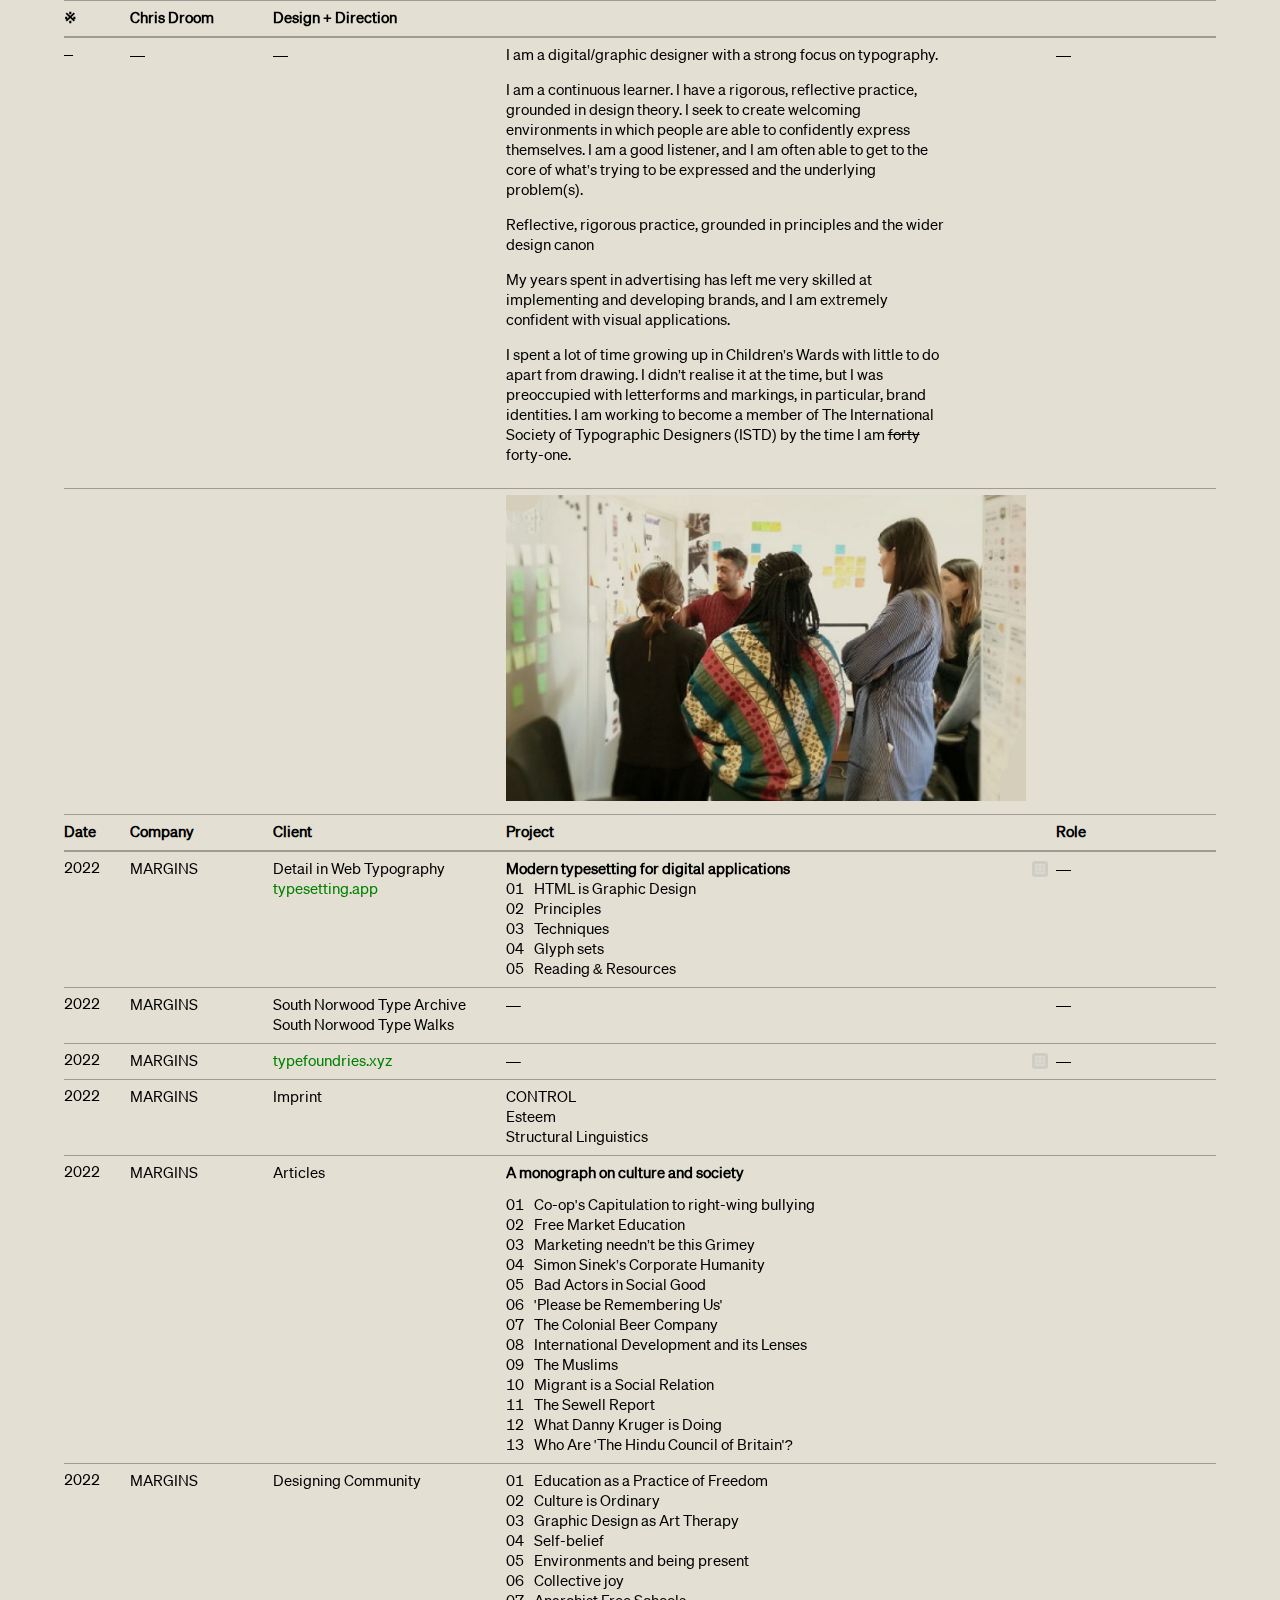
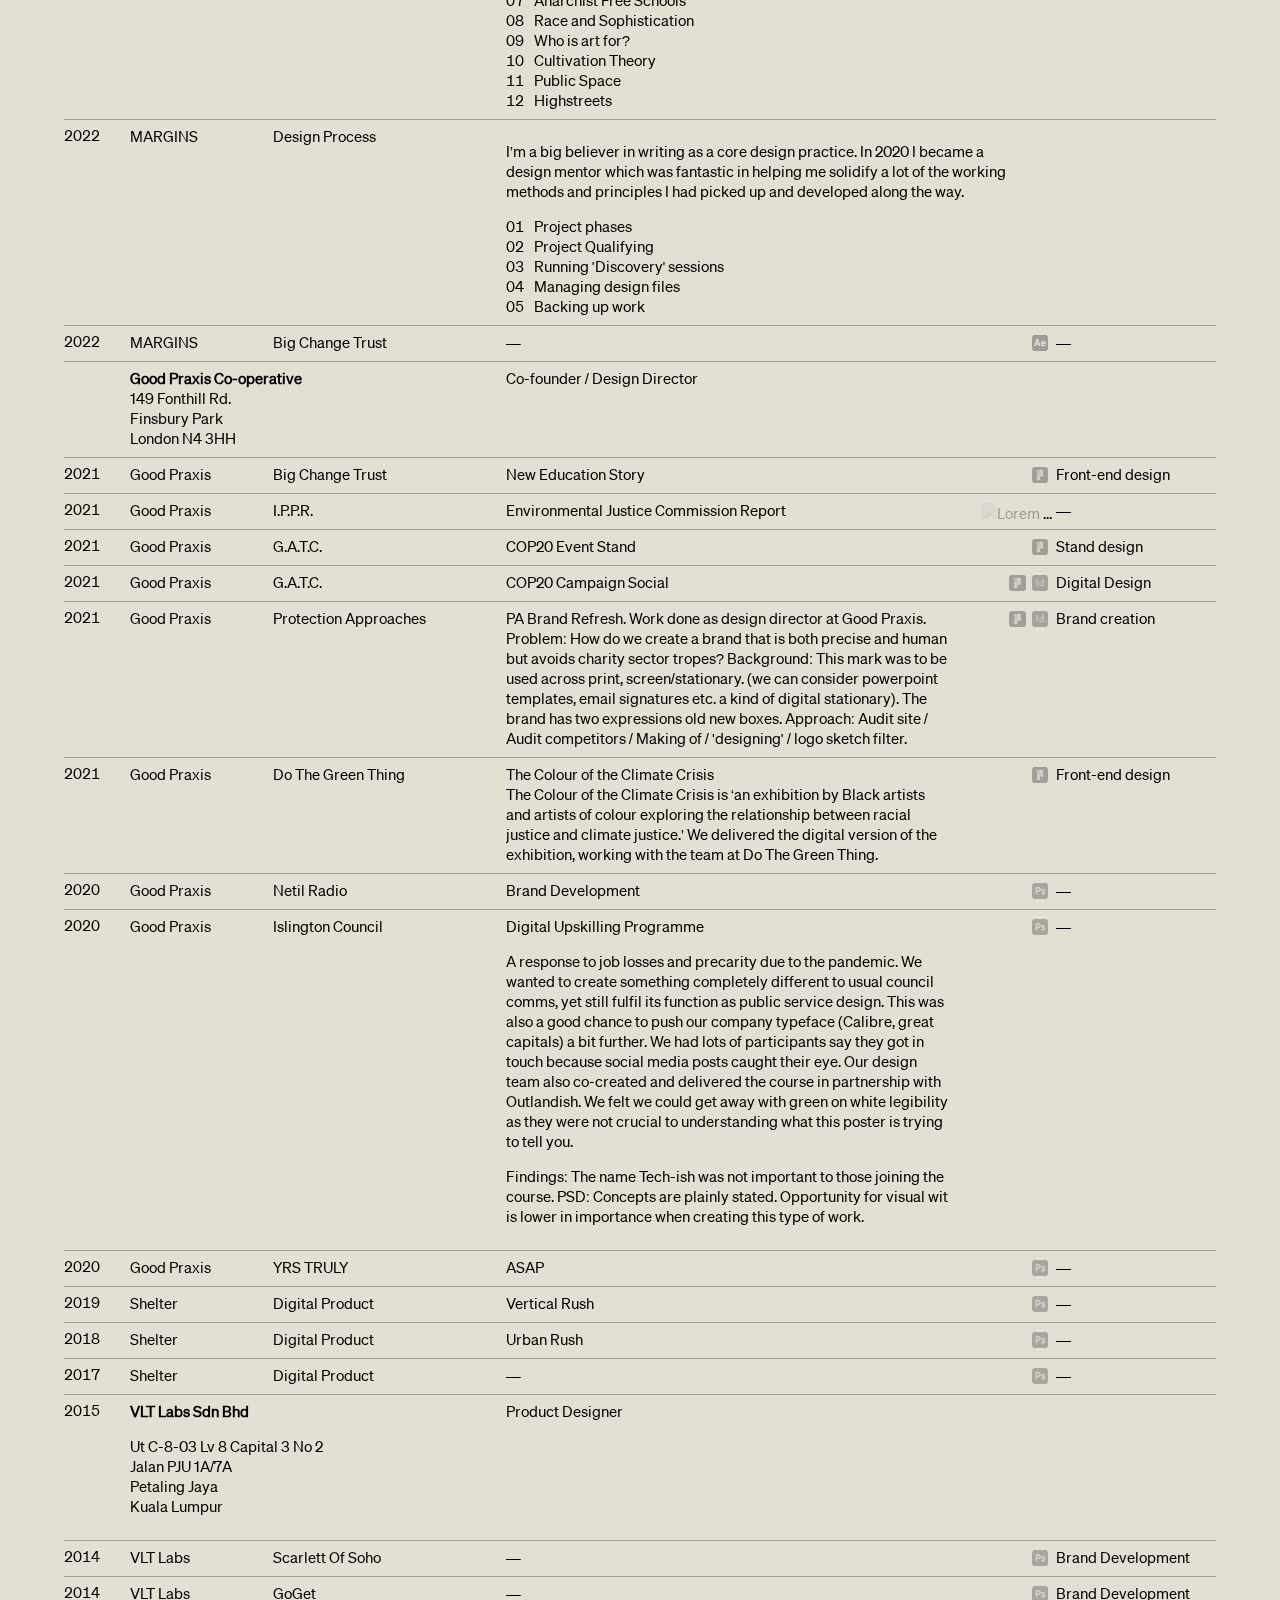
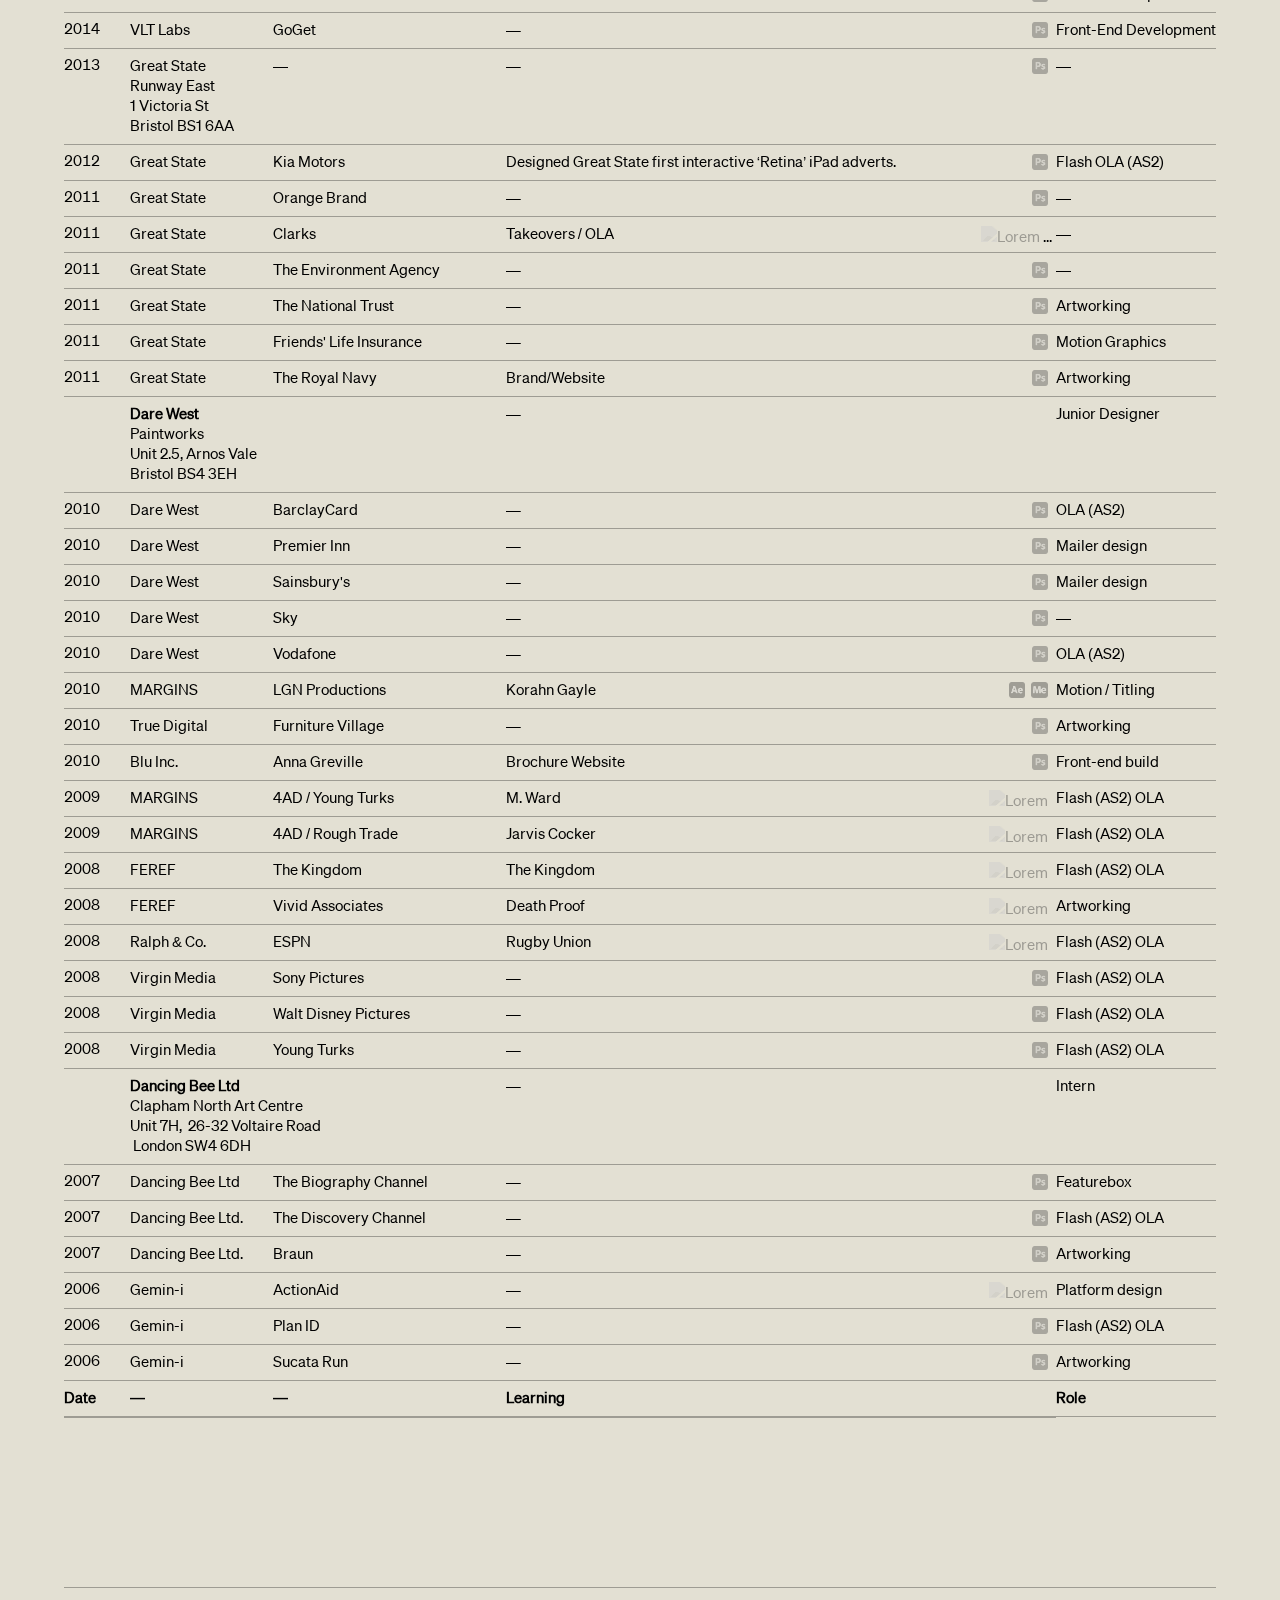
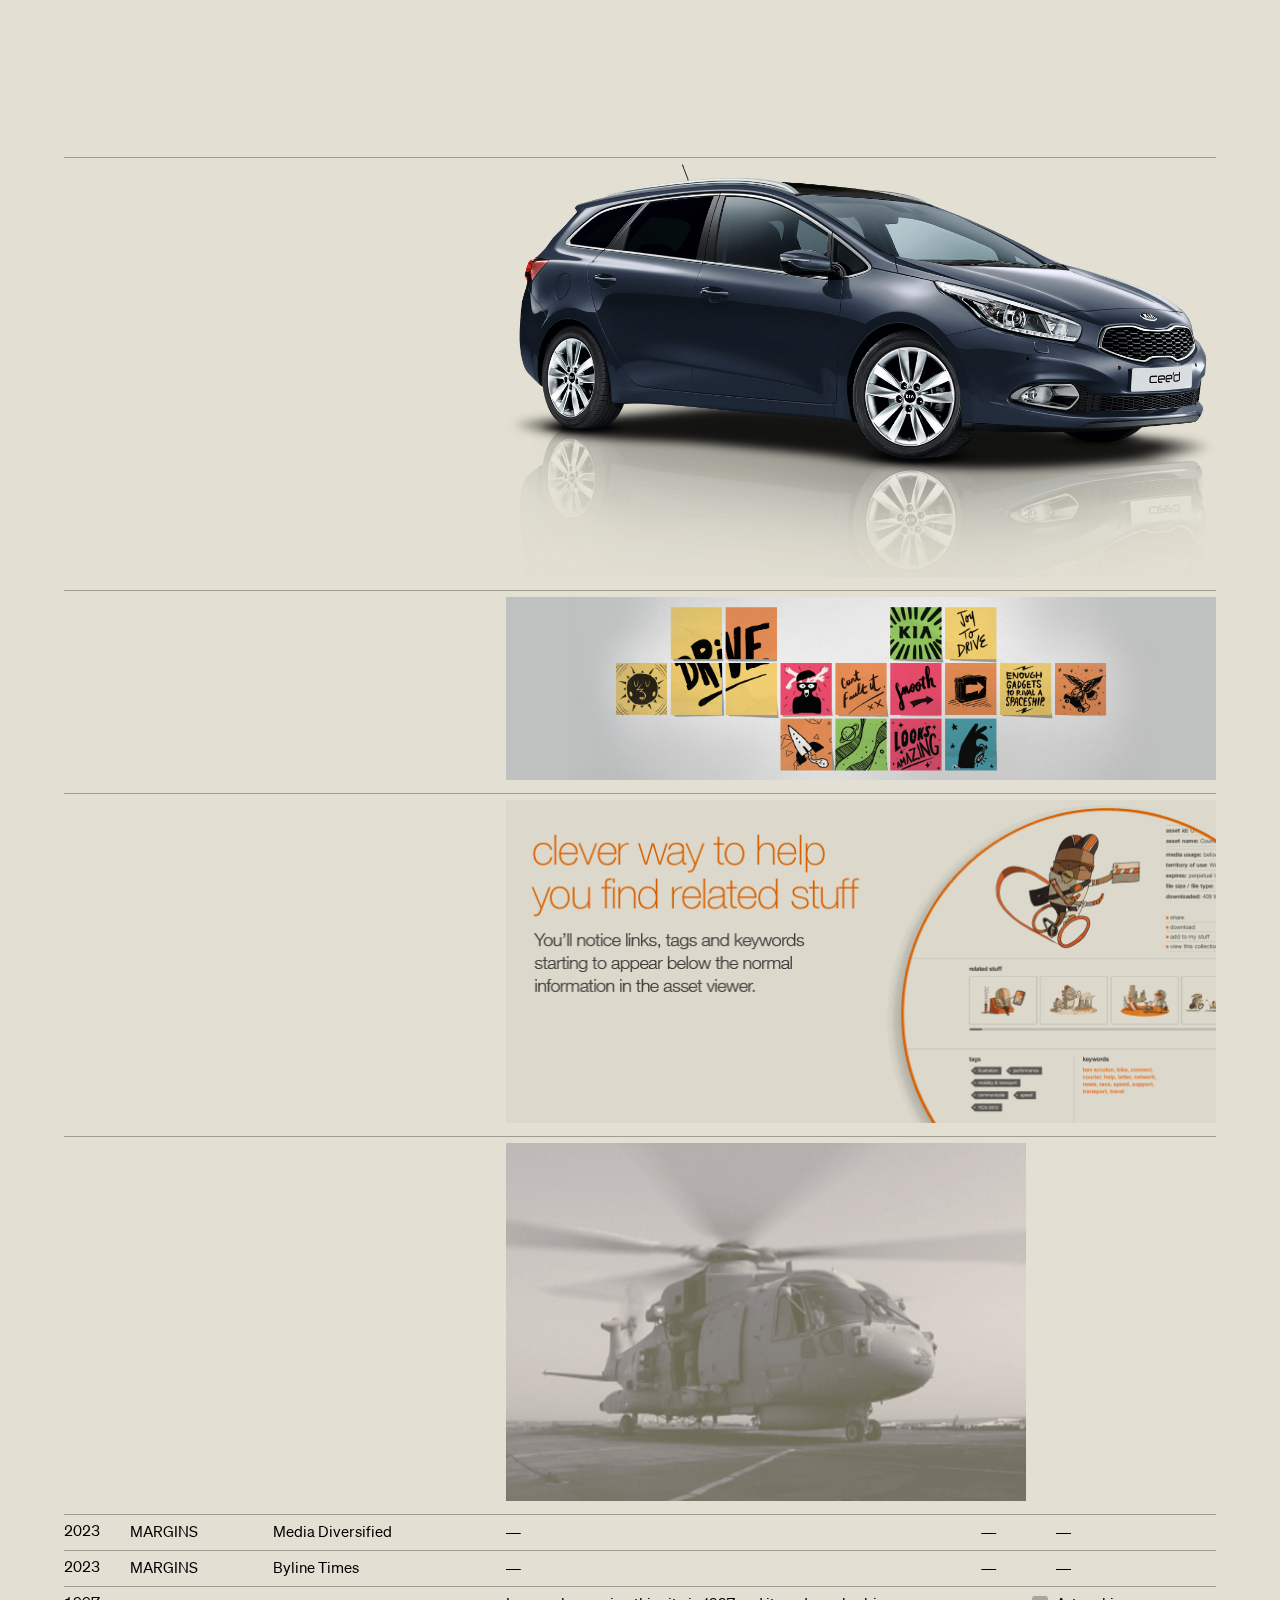
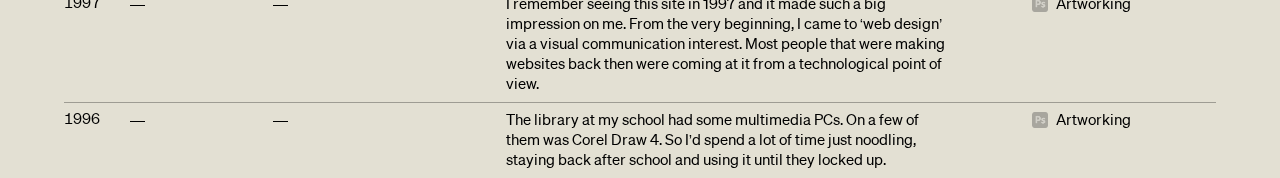
==== index.html @ b60d033d "updates images" ====
<!doctype html>
<html lang="en">
   <head>
      <link rel="preconnect" href="https://fonts.googleapis.com">
      <link rel="preconnect" href="https://fonts.gstatic.com" crossorigin>
      <link href="https://fonts.googleapis.com/css2?family=Roboto+Mono:wght@200;300&display=swap" rel="stylesheet">
      <link rel="stylesheet" href="css/portfolio.css">

      <title>PORTFOLIO 2023</title>

      <meta charset="UTF-8">
      <meta http-equiv="X-UA-Compatible" content="IE=edge">
      <meta name="viewport" content="width=device-width, initial-scale=1.0">
   </head>
   <body>
      <div class="wrap">
         <table>
            <thead>
               <tr>
                  <th>※</th>
                  <th class="">Chris Droom</th>
                  <th class=" nowrap">Design &plus; Direction</th>
                  <th></th>
                  <th></th>
                  <th></th>
               </tr>
            </thead>

            <tbody>
               <tr>
                  <td>—</td>
                  <td>—</td>
                  <td>—</td>
                  <td>I am a digital/graphic designer with a strong focus on typography.
                     <p>I am a continuous learner. I have a rigorous, reflective practice, grounded in design theory. I seek to create welcoming environments in which people are able to confidently express themselves. I am a good listener, and I am often able to get to the core of what’s trying to be expressed and the underlying problem(s).</p> 
                     <p>Reflective, rigorous practice, grounded in principles and the wider design canon</p>
                     <p>My years spent in advertising has left me very skilled at implementing and developing brands, and I am extremely confident with visual applications.</p>
                     <p>I spent a lot of time growing up in Children’s Wards with little to do apart from drawing. I didn’t realise it at the time, but I was preoccupied with letterforms and markings, in particular, brand identities. I am working to become a member of The International Society of Typographic Designers (ISTD) by the time I am <span class="strike">forty</span> forty-one.</p>
                  </td>
                  <td class="icon"></td>
                  <td>—</td>
               </tr>
            </tbody>



            <tbody>
               <tr>
                  <td></td>
                  <td></td>
                  <td></td>
                  <td colspan="2">
                     <img src="img/me.png" class="max multiply">
                  </td>
                  <td></td>
               </tr>
            </tbody>


                      


            <thead>
               <tr>
                  <th class="sticky">Date</th>
                  <th class="sticky">Company</th>
                  <th class="sticky">Client</th>
                  <th class="sticky">Project</th>
                  <th class="sticky"></th>
                  <th class="sticky">Role</th>
               </tr>
            </thead>
            <tbody>

               <tr>
                  <td>2022</td>
                  <td>MARGINS</td>
                  <td>Detail in Web Typography<br/><a href="http://www.typesetting.app">typesetting.app</a>
                  </td>

                  <td><strong>Modern typesetting for digital applications</strong>
                     <ol>
                        <li>HTML is Graphic Design</li>
                        <li>Principles</li>
                        <li>Techniques</li>
                        <li>Glyph sets</li>
                        <li>Reading & Resources</li>
                     </ol>
                  </td>


                  <td class="icon"><img src="icons/sheets.png" alt="Lorem"></td>
                  <td>—</td>
               </tr>


               <tr>
                  <td>2022</td>
                  <td>MARGINS</td>
                  <td>South Norwood Type Archive<br/>South Norwood Type Walks</td>
                  <td>—</td>
                  <td class="icon"></td>
                  <td>—</td>
               </tr>



               <tr>
                  <td>2022</td>
                  <td>MARGINS</td>
                  <td><a href="http://www.typefoundries.xyz">typefoundries.xyz</a></td>
                  <td>—</td>
                  <td class="icon"><img src="icons/sheets.png" alt="Lorem"></td>
                  <td>—</td>
               </tr>


               <tr>
                  <td>2022</td>
                  <td>MARGINS</td>
                  <td>Imprint</td>
                  <td>
                     <ul>
                        <li>CONTROL</li>
                        <li>Esteem</li>
                        <li>Structural Linguistics</li>
                     </ul>
                  </td>
                  <td></td>
                  <td></td>
               </tr>



               <tr>
                  <td>2022</td>
                  <td>MARGINS</td>
                  <td>Articles</td>
                  <td>
                  <span class="title"><strong>A monograph on culture and society</strong></span>
                  <ol>
                     <li>Co-op's Capitulation to right-wing bullying</li>
                     <li>Free Market Education</li>
                     <li>Marketing needn’t be this Grimey</li>
                     <li>Simon Sinek’s Corporate Humanity</li>
                     <li>Bad Actors in Social Good</li>
                     <li>'Please be Remembering Us'</li>
                     <li>The Colonial Beer Company</li>
                     <li>International Development and its Lenses</li>
                     <li>The Muslims</li>
                     <li>Migrant is a Social Relation</li>
                     <li>The Sewell Report</li>
                     <li>What Danny Kruger is Doing</li>
                     <li>Who Are 'The Hindu Council of Britain'?</li>

                     <!-- <li>'Diversity Hires'</li> -->
                     <!-- <li>'The Great Replacement'</li> -->
                     <!-- <li>Andrew Doyle’s Safe Space</li> -->
                     <!-- <li>Free Speech Comedy</li> -->
                     <!-- <li>Flora Gill and the British Media Establishment</li> -->
                     <!-- <li>Grayson Perry & Digital Craft</li> -->
                     <!-- <li>Jonathan Pie's Gender Pay Gap</li> -->
                     <!-- <li>Penny Mordent's Upper Middle-Class Hair</li> -->
                     <!-- <li>The Battle Over Statues</li> -->
                     <!-- <li>The Fatherless Pipeline</li> -->
                     <!-- <li>Hustle Culture</li> -->
                     <!-- <li>What happened to Russell Brand</li> -->
                     <!-- <li>What kind of society does the IEA want?</li> -->
                  </ol>
                  </td>
                  <td></td>
                  <td></td>

               </tr>



               <tr>
                  <td>2022</td>
                  <td>MARGINS</td>
                  <td>Designing Community</td>
                  <td>
                     <ol>
                        <li>Education as a Practice of Freedom</li>
                        <li>Culture is Ordinary</li>
                        <li>Graphic Design as Art Therapy</li>
                        <li>Self-belief</li>
                        <li>Environments and being present</li>
                        <li>Collective joy</li>
                        <li>Anarchist Free Schools</li>
                        <li>Race and Sophistication</li>
                        <li>Who is art for?</li>
                        <li>Cultivation Theory</li>
                        <li>Public Space</li>
                        <li>Highstreets</li>
                     </ol>
                  </td>
                  <td></td>
                  <td></td>
               </tr>


               <tr>
                  <td>2022</td>
                  <td>MARGINS</td>
                  <td>Design Process</td>
                  <td colspan="3">

                     <p>I’m a big believer in writing as a core design practice. In 2020 I became a design mentor which was fantastic in helping me solidify a lot of the working methods and principles I had picked up and developed along the way.</p>


                     <ol>
                        <li>Project phases</li>
                        <li>Project Qualifying</li>
                        <li>Running 'Discovery' sessions</li>
                        <li>Managing design files</li>
                        <li>Backing up work</li>
                        <!-- <li>Brand Presentations</li> -->
                     </ol>
                  </td>
               </tr>

               <tr>
                  <td>2022</td>
                  <td>MARGINS</td>
                  <td>Big Change Trust</td>
                  <td>—</td>
                  <td class="icon"><img src="icons/aftereffects.png" alt="Lorem"></td>
                  <td>—</td>
               </tr>



               <tr>
                  <td></td>
                  <td colspan="2"><strong>Good Praxis Co-operative</strong><br/>149 Fonthill Rd.<br/>Finsbury Park<br>London N4 3HH</td>
                  <!-- <td></td> -->
                  <td>Co-founder / Design Director</td>
                  <td></td>
                  <td></td>
               </tr>


               <tr>
                  <td>2021</td>
                  <td>Good Praxis</td>
                  <td>Big Change Trust</td>
                  <td>New Education Story</td>
                  <td class="icon"><img src="icons/figma.png" alt="Lorem"></td>
                  <td>Front-end design</td>
               </tr>



               <tr>
                  <td>2021</td>
                  <td>Good Praxis</td>
                  <!-- <td>Institute for Public Policy Research</td> -->
                  <td>I.P.P.R.</td>
                  <td>Environmental Justice Commission Report</td>
                  <td class="icon">
                     <img src="icons/xd.png" alt="Lorem">
                     <img src="icons/figma.png" alt="Lorem">

                  </td>
                  <td>—</td>
               </tr>
               <tr>
                  <td>2021</td>
                  <td>Good Praxis</td>
                  <td>G.A.T.C.</td>
                  <!-- <td>Global Alliance of Territorial Communities</td> -->
                  <td>COP20 Event Stand</td>
                  <td class="icon"><img src="icons/figma.png" alt="Lorem"></td>
                  <td>Stand design</td>
               </tr>
               <tr>
                  <td>2021</td>
                  <td>Good Praxis</td>
                  <td>G.A.T.C.</td>
                  <!-- <td>Global Alliance of Territorial Communities</td> -->
                  <td>COP20 Campaign Social</td>
                  <td class="icon">
                     <img src="icons/figma.png" alt="Lorem">
                     <img src="icons/indesign.png" alt="Lorem">
                  </td>
                  <td>Digital Design</td>
               </tr>
               <tr>
                  <td>2021</td>
                  <td>Good Praxis</td>
                  <td>Protection Approaches</td>
                  <td>PA Brand Refresh. Work done as design director at Good Praxis. Problem: How do we create a brand that is both precise and human but avoids charity sector tropes? Background: This mark was to be used across print, screen/stationary. (we can consider powerpoint templates, email signatures etc. a kind of digital stationary). The brand has two expressions old new boxes. Approach: Audit site / Audit competitors / Making of / 'designing' / logo sketch filter.</td>
                  <td class="icon">
                     <img src="icons/figma.png" alt="Lorem">
                     <img src="icons/indesign.png" alt="Lorem">
                  </td>
                  <td>Brand creation</td>
               </tr>
               <tr>
                  <td>2021</td>
                  <td>Good Praxis</td>
                  <td>Do The Green Thing</td>
                  <td>The Colour of the Climate Crisis<br/>
                  The Colour of the Climate Crisis is ‘an exhibition by Black artists and artists of colour exploring the relationship between racial justice and climate justice.’ We delivered the digital version of the exhibition, working with the team at Do The Green Thing.</td>
                  <td class="icon">
                     <img src="icons/figma.png" alt="Lorem">
                  </td>
                  <td>Front-end design</td>
               </tr>
               <tr>
                  <td>2020</td>
                  <td>Good Praxis</td>
                  <td>Netil Radio</td>
                  <td>Brand Development</td>
                  <td class="icon"><img src="icons/photoshop.png" alt="Lorem"></td>
                  <td>—</td>
               </tr>
               <tr>
                  <td>2020</td>
                  <td>Good Praxis</td>
                  <td>Islington Council</td>
                  <td>Digital Upskilling Programme

                     <p>A response to job losses and precarity due to the pandemic. We wanted to create something completely different to usual council comms, yet still fulfil its function as public service design. This was also a good chance to push our company typeface (Calibre, great capitals) a bit further. We had lots of participants say they got in touch because social media posts caught their eye. Our design team also co-created and delivered the course in partnership with Outlandish. We felt we could get away with green on white legibility as they were not crucial to understanding what this poster is trying to tell you.</p>

                     <p>Findings: The name Tech-ish was not important to those joining the course. PSD: Concepts are plainly stated. Opportunity for visual wit is lower in importance when creating this type of work.</p>

                  </td>
                  <td class="icon"><img src="icons/photoshop.png" alt="Lorem"></td>
                  <td>—</td>
               </tr>
               <tr>
                  <td>2020</td>
                  <td>Good Praxis</td>
                  <td>YRS TRULY</td>
                  <td>ASAP</td>
                  <td class="icon"><img src="icons/photoshop.png" alt="Lorem"></td>
                  <td>—</td>
               </tr>
               <tr>
                  <td>2019</td>
                  <td>Shelter</td>
                  <td>Digital Product</td>
                  <td>Vertical Rush</td>
                  <td class="icon"><img src="icons/photoshop.png" alt="Lorem"></td>
                  <td>—</td>
               </tr>
               <tr>
                  <td>2018</td>
                  <td>Shelter</td>
                  <td>Digital Product</td>
                  <td>Urban Rush</td>
                  <td class="icon"><img src="icons/photoshop.png" alt="Lorem"></td>
                  <td>—</td>
               </tr>
               <tr>
                  <td>2017</td>
                  <td>Shelter</td>
                  <td>Digital Product</td>
                  <td>—</td>
                  <td class="icon"><img src="icons/photoshop.png" alt="Lorem"></td>
                  <td>—</td>
               </tr>
               <tr>
                  <td>2015</td>
                  <td colspan="2"><strong>VLT Labs Sdn Bhd</strong>
                     <p>
                        Ut C-8-03 
                        Lv 8 Capital 3 No 2<br/>
                        Jalan PJU 1A/7A<br/>
                        Petaling Jaya<br/>
                        Kuala Lumpur<br/>
                     </p>
                  </td>
                  <td>Product Designer</td>
                  <td></td>
                  <td></td>
               </tr>
               <tr>
                  <td>2014</td>
                  <td>VLT Labs</td>
                  <td>Scarlett Of Soho</td>
                  <td>—</td>
                  <td class="icon"><img src="icons/photoshop.png" alt="Lorem"></td>
                  <td>Brand Development</td>
               </tr>
               <tr>
                  <td>2014</td>
                  <td>VLT Labs</td>
                  <td>GoGet</td>
                  <td>—</td>
                  <td class="icon"><img src="icons/photoshop.png" alt="Lorem"></td>
                  <td>Brand Development</td>
               </tr>
               <tr>
                  <td>2014</td>
                  <td>VLT Labs</td>
                  <td>GoGet</td>
                  <td>—</td>
                  <td class="icon"><img src="icons/photoshop.png" alt="Lorem"></td>
                  <td>Front-End Development</td>
               </tr>


               <tr>
                  <td>2013</td>
                  <td>Great State<br/>Runway East<br/>1 Victoria St<br/> Bristol BS1 6AA</td>
                  <td>—</td>
                  <td>—</td>
                  <td class="icon"><img src="icons/photoshop.png" alt="Lorem"></td>
                  <td>—</td>
               </tr>





                  <!-- <td>Bristol Airport&nbsp;</td> -->



               <tr>
                  <td>2012</td>
                  <td>Great State</td>
                  <td>Kia Motors&nbsp;</td>
                  <td>Designed Great State first interactive ‘Retina’ iPad adverts.</td>
                  <td class="icon"><img src="icons/photoshop.png" alt="Lorem"></td>
                  <td>Flash OLA (AS2)</td>
               </tr>
               <tr>
                  <td>2011</td>
                  <td>Great State</td>
                  <td>Orange Brand</td>
                  <td>—</td>
                  <td class="icon"><img src="icons/photoshop.png" alt="Lorem"></td>
                  <td>—</td>
               </tr>
               <tr>
                  <td>2011</td>
                  <td>Great State</td>
                  <td>Clarks</td>
                  <td>Takeovers / OLA&nbsp;</td>
                  <td class="icon">
                     <img src="icons/flash.png" alt="Lorem">
                     <img src="icons/photoshop.png" alt="Lorem">

                  </td>
                  <td>—</td>
               </tr>
               <tr>
                  <td>2011</td>
                  <td>Great State</td>
                  <td>The Environment Agency</td>
                  <td>—</td>
                  <td class="icon"><img src="icons/photoshop.png" alt="Lorem"></td>
                  <td>—</td>
               </tr>
               <tr>
                  <td>2011</td>
                  <td>Great State</td>
                  <td>The National Trust</td>
                  <td>—</td>
                  <td class="icon"><img src="icons/photoshop.png" alt="Lorem"></td>
                  <td>Artworking</td>
               </tr>
               <tr>
                  <td>2011</td>
                  <td>Great State</td>
                  <td>Friends' Life Insurance</td>
                  <td>—</td>
                  <td class="icon"><img src="icons/photoshop.png" alt="Lorem"></td>
                  <td>Motion Graphics</td>
               </tr>
               <tr>
                  <td>2011</td>
                  <td>Great State</td>
                  <td>The Royal Navy</td>
                  <td>Brand/Website</td>
                  <td class="icon"><img src="icons/photoshop.png" alt="Lorem"></td>
                  <td>Artworking</td>
               </tr>

               <!-- INTRO -->
               <tr>
                  <td></td>
                  <td colspan="2"><strong>Dare West</strong><br/>Paintworks<br/>Unit 2.5, Arnos Vale<br/>Bristol BS4 3EH</td>
                  <td>—</td>
                  <td class="icon"></td>
                  <td>Junior Designer</td>
               </tr>
               <!-- INTRO -->

               <tr>
                  <td>2010</td>
                  <td>Dare West</td>
                  <td>BarclayCard&nbsp;</td>
                  <td>—</td>
                  <td class="icon"><img src="icons/photoshop.png" alt="Lorem"></td>
                  <td>OLA (AS2)&nbsp;</td>
               </tr>
               <tr>
                  <td>2010</td>
                  <td>Dare West</td>
                  <td>Premier Inn&nbsp;</td>
                  <td>—</td>
                  <td class="icon"><img src="icons/photoshop.png" alt="Lorem"></td>
                  <td>Mailer design&nbsp; &nbsp;</td>
               </tr>
               <tr>
                  <td>2010</td>
                  <td>Dare West</td>
                  <td>Sainsbury's&nbsp;</td>
                  <td>—</td>
                  <td class="icon"><img src="icons/photoshop.png" alt="Lorem"></td>
                  <td>Mailer design &nbsp;</td>
               </tr>
               <tr>
                  <td>2010</td>
                  <td>Dare West</td>
                  <td>Sky&nbsp;</td>
                  <td>—</td>
                  <td class="icon"><img src="icons/photoshop.png" alt="Lorem"></td>
                  <td>—</td>
               </tr>
               <tr>
                  <td>2010</td>
                  <td>Dare West</td>
                  <td>Vodafone&nbsp;</td>
                  <td>—</td>
                  <td class="icon"><img src="icons/photoshop.png" alt="Lorem"></td>
                  <td>OLA (AS2)</td>
               </tr>
               <tr>
                  <td>2010</td>
                  <td>MARGINS</td>
                  <td>LGN Productions</td>
                  <td>Korahn Gayle</td>
                  <td class="icon">
                     <img src="icons/aftereffects.png" alt="Lorem">
                     <img src="icons/encoder.png" alt="Lorem">

                  </td>
                  <td>Motion / Titling</td>
               </tr>
               <tr>
                  <td>2010</td>
                  <td>True Digital</td>
                  <td>Furniture Village</td>
                  <td>—</td>
                  <td class="icon"><img src="icons/photoshop.png" alt="Lorem"></td>
                  <td>Artworking</td>
               </tr>
               <tr>
                  <td>2010</td>
                  <td>Blu Inc.</td>
                  <td>Anna Greville</td>
                  <td>Brochure Website</td>
                  <td class="icon"><img src="icons/photoshop.png" alt="Lorem"></td>
                  <td>Front-end build</td>
               </tr>
               <tr>
                  <td>2009</td>
                  <td>MARGINS</td>
                  <td>4AD / Young Turks</td>
                  <td>M. Ward</td>
                  <td class="icon"><img src="icons/flash.png" alt="Lorem"></td>
                  <td>Flash (AS2) OLA</td>
               </tr>

               <tr>
                  <td>2009</td>
                  <td>MARGINS</td>
                  <td>4AD / Rough Trade</td>
                  <td>Jarvis Cocker</td>
                  <td class="icon"><img src="icons/flash.png" alt="Lorem"></td>
                  <td>Flash (AS2) OLA</td>
               </tr>
               <tr>
                  <td>2008</td>
                  <td>FEREF</td>
                  <td>The Kingdom</td>
                  <td>The Kingdom&nbsp;</td>
                  <td class="icon"><img src="icons/flash.png" alt="Lorem"></td>
                  <td>Flash (AS2) OLA</td>
               </tr>
               <tr>
                  <td>2008</td>
                  <td>FEREF</td>
                  <td>Vivid Associates</td>
                  <td>Death Proof&nbsp;</td>
                  <td class="icon"><img src="icons/flash.png" alt="Lorem"></td>
                  <td>Artworking</td>
               </tr>
               <tr>
                  <td>2008</td>
                  <td>Ralph &amp; Co.</td>
                  <td>ESPN</td>
                  <td>Rugby Union</td>
                  <td class="icon"><img src="icons/flash.png" alt="Lorem"></td>
                  <td>Flash (AS2) OLA</td>
               </tr>
               <tr>
                  <td>2008</td>
                  <td>Virgin Media</td>
                  <td>Sony Pictures</td>
                  <td>—</td>
                  <td class="icon"><img src="icons/photoshop.png" alt="Lorem"></td>
                  <td>Flash (AS2) OLA</td>
               </tr>
               <tr>
                  <td>2008</td>
                  <td>Virgin Media</td>
                  <td>Walt Disney Pictures</td>
                  <td>—</td>
                  <td class="icon"><img src="icons/photoshop.png" alt="Lorem"></td>
                  <td>Flash (AS2) OLA</td>
               </tr>
               <tr>
                  <td>2008</td>
                  <td>Virgin Media</td>
                  <td>Young Turks</td>
                  <td>—</td>
                  <td class="icon"><img src="icons/photoshop.png" alt="Lorem"></td>
                  <td>Flash (AS2) OLA</td>
               </tr>


               <!-- INTRO -->
               <tr>
                  <td></td>
                  <td colspan="2"><strong>Dancing Bee Ltd</strong><br/>Clapham North Art Centre<br/>Unit 7H,  26-32 Voltaire Road<br/> London SW4 6DH</td>
                  <td>—</td>
                  <td class="icon"></td>
                  <td>Intern</td>
               </tr>
               <!-- INTRO -->


               <tr>
                  <td>2007</td>
                  <td>Dancing Bee Ltd</td>
                  <td>The Biography Channel</td>
                  <td>—</td>
                  <td class="icon"><img src="icons/photoshop.png" alt="Lorem"></td>
                  <td>Featurebox</td>
               </tr>


               <tr>
                  <td>2007</td>
                  <td>Dancing Bee Ltd.</td>
                  <td>The Discovery Channel</td>
                  <td>—</td>
                  <td class="icon"><img src="icons/photoshop.png" alt="Lorem"></td>
                  <td>Flash (AS2) OLA</td>
               </tr>
               <tr>
                  <td>2007</td>
                  <td>Dancing Bee Ltd.</td>
                  <td>Braun</td>
                  <td>—</td>
                  <td class="icon"><img src="icons/photoshop.png" alt="Lorem"></td>
                  <td>Artworking</td>
               </tr>
               <tr>
                  <td>2006</td>
                  <td>Gemin-i</td>
                  <td>ActionAid</td>
                  <td>—</td>
                  <td class="icon"><img src="icons/flash.png" alt="Lorem"></td>
                  <td>Platform design</td>
               </tr>
               <tr>
                  <td>2006</td>
                  <td>Gemin-i</td>
                  <td>Plan ID</td>
                  <td>—</td>
                  <td class="icon"><img src="icons/photoshop.png" alt="Lorem"></td>
                  <td>Flash (AS2) OLA</td>
               </tr>
               <tr>
                  <td>2006</td>
                  <td>Gemin-i</td>
                  <td>Sucata Run</td>
                  <td>—</td>
                  <td class="icon"><img src="icons/photoshop.png" alt="Lorem"></td>
                  <td>Artworking</td>
               </tr>
            </tbody>


            <thead>
               <tr>
                  <th>Date</th>
                  <th>—</th>
                  <th>—</th>
                  <th>Learning</th>
                  <th></th>
                  <th>Role</th>
               </tr>
            </thead>



               <tr>
                  <td></td>
                  <td></td>
                  <td colspan="1">
                      <video width="100%" autoplay loop class="multiply">
                        <source src="projects/margins-diwt.mp4" type="video/mp4">
                      </video>
                  </td>
                  <td></td>
                  <td></td>

               </tr>




               <tr>
                  <td></td>
                  <td></td>
                  <td></td>
                  <td colspan="3">
                      <video width="100%" autoplay loop class="multiply">
                        <source src="projects/gs-kia-email.mp4" type="video/mp4">
                      </video>
                  </td>
               </tr>


               <tr>
                  <td></td>
                  <td></td>
                  <td></td>
                  <td colspan="3">
                      <img src="projects/gs-kia-ceed.png" class="max">
                  </td>
               </tr>



               <tr>
                  <td></td>
                  <td></td>
                  <td></td>
                  <td colspan="3">
                      <img src="projects/gs-kia-mast-3.png" class="max">
                  </td>
               </tr>

  

               <tr>
                  <td></td>
                  <td></td>
                  <td></td>
                  <td colspan="3">
                     <img src="projects/gs-orange-ad.gif" class="max multiply">
                  </td>
               </tr>

               <tr>
                  <td></td>
                  <td></td>
                  <td></td>
                  <td colspan="2">
                     <img src="projects/gs-navy.gif" class="max multiply">
                  </td>
                  <td></td>
               </tr>

            </tbody>



            <tbody>

               <tr>
                  <td>2023</td>
                  <td>MARGINS</td>
                  <td>Media Diversified</td>
                  <td>—</td>
                  <td>—</td>
                  <td>—</td>
               </tr>

               <tr>
                  <td>2023</td>
                  <td>MARGINS</td>
                  <td>Byline Times</td>
                  <td>—</td>
                  <td>—</td>
                  <td>—</td>
               </tr>

               <tr>
                  <td>1997</td>
                  <td>—</td>
                  <td>—</td>
                  <td>I remember seeing this site in 1997 and it made such a big impression on me. From the very beginning, I came to ‘web design’ via a visual communication interest. Most people that were making websites back then were coming at it from a technological point of view.</td>
                  <td class="icon"><img src="icons/photoshop.png" alt="Lorem"></td>
                  <td>Artworking</td>
               </tr>


               <tr>
                  <td>1996</td>
                  <td>—</td>
                  <td>—</td>
                  <td>The library at my school had some multimedia PCs. On a few of them was Corel Draw 4. So I’d spend a lot of time just noodling, staying back after school and using it until they locked up.</td>
                  <td class="icon"><img src="icons/photoshop.png" alt="Lorem"></td>
                  <td>Artworking</td>
               </tr>
            </tbody>
         </table>


      </div>
   </body>
</html>
---- css/portfolio.css ----
@font-face {
     font-family: 'Sohne';
     src: url('../fonts/sohne/test-soehne-buch.woff2') format('woff2');
}
 @font-face {
     font-family: 'Sohne Mono';
     src: url('../fonts/sohne-mono/test-soehne-mono-leicht.woff2') format('woff2');
}

 @font-face {
     font-family: 'Sohne Mono Reg';
     src: url('../fonts/sohne-mono/test-soehne-mono-buch.woff2') format('woff2');
}


 html {
     box-sizing: border-box;
}
 *, *:before, *:after {
     box-sizing: inherit;
}
 body{
     background: #E3E0D3;
     color: #000;
     margin: 0;
     padding: 0;
     font-family: 'Sohne', sans-serif;
}

a{
    text-decoration: none;
    color: green;
}

a:hover{
    text-decoration: underline;
    color: green;
}
ul{
    margin: 0;
    padding: 0;
    overflow: visible;

}
ul li{
    /*border-left: 1px solid black*/
    /*content: "— ";*/
    /*margin-left: -10px;*/
    /*overflow: visible;*/
}

td{
    overflow: visible;
    /*background: yellow;*/
}

body{
}


ol{
    margin: 0;
    padding: 0;
counter-reset: item;


}
ol li{
    list-style: none;

}

.title{
    margin-bottom: 12px;
    display: block;
    /*background-color: yellow;*/
}

ol li:before {
  counter-increment: item;
  content: counter(item, decimal-leading-zero);
  padding: 0 10px 0 0;
    font-family: 'Sohne Mono Reg','Sohne Mono', monospace;

}

video{
    margin: 0;
    padding: 0;
}

::selection {
  background: rgba(200,0,0,0.1);
}

.multiply{
    mix-blend-mode: multiply;

}
.center img.max{
    display: block;
    margin-left: auto;
    margin-right: auto;
}

.mono{
    font-family: 'Sohne Mono Reg', monospace;
    text-transform: uppercase;
    font-weight: 400;
    }


.nowrap{
    white-space: nowrap;
    }

.wrap{
     width: 90vw;
     margin: auto;
}

img.max{
    max-width: 100%;
}

table{
     margin: 0 auto;
     width: 100%;
     padding: 0;
     border-width: 0;
     border-spacing: 0;
}

th, td{
     vertical-align: top;
     border-top: 1px solid rgba(0,0,0,0.3);
     padding: 6px 0 9px 0;
     font-size: 15px;
     text-align: left;
     overflow: hidden;
     text-overflow: ellipsis;
}
 th{
     background-color: #E3E0D3;
     border-bottom: 1px solid rgba(0,0,0,0.3);
}
 th.sticky{
     position: sticky;
     z-index: 999;
     top: 0;
    }

 td.icon{
     padding: 9px 5px 0 0;
     vertical-align: top;
     text-align: right;
     white-space: nowrap;
    }
 td.icon img{
     height: 16px;
     padding-right: 3px;
     display: inline-block;
     opacity: 0.4;
     filter: brightness(2) saturate(0%) contrast(0.6);
    }

table td:nth-child(1){
     font-family: 'Sohne Mono Reg', monospace;
    }

table td:nth-child(1), table td:nth-child(2), table td:nth-child(3), table td:nth-child(5), table td:nth-child(6) {
     white-space: nowrap;
    }
 table td:nth-child(1), table td:nth-child(2), table td:nth-child(3), table td:nth-child(4){
     padding-right: 30px;
     /*background-color: red;*/
}

 table td:nth-last-child(1){
     padding-right: 0;
     /*background-color: red;*/
}

 table th:nth-child(1), table th:nth-child(2), table th:nth-child(3), table th:nth-child(4){
     padding-right: 30px;
}
/* tbody tr:hover {
     background-color: rgba(255,255,255,0.4);
}*/
 tbody tr:hover td.icon img{
     opacity: 0.9;
     filter: brightness(1) saturate(100%) contrast(1);
}
 h1, p{
     max-width: 500px;
     font-size: 15px;
}
 h1{
     margin: 20px 0 70px 0;
}
 @media (max-width: 600px){
     thead{
         display: none;
    }
     tr{
         padding: 0 0 20px 0;
         display: block;
    }
     td.icon{
         display: none;
    }
     td{
         width: 100vw;
         display: inline-block;
         display: block;
         padding: 0;
    }
     table td:nth-child(1), table td:nth-child(2), table td:nth-child(3), table td:nth-child(4){
         padding-right: 0;
    }
     table th:nth-child(1), table th:nth-child(2), table th:nth-child(3), table th:nth-child(4){
         padding-right: 0;
    }
}
 .strike{
     text-decoration: line-through;
}
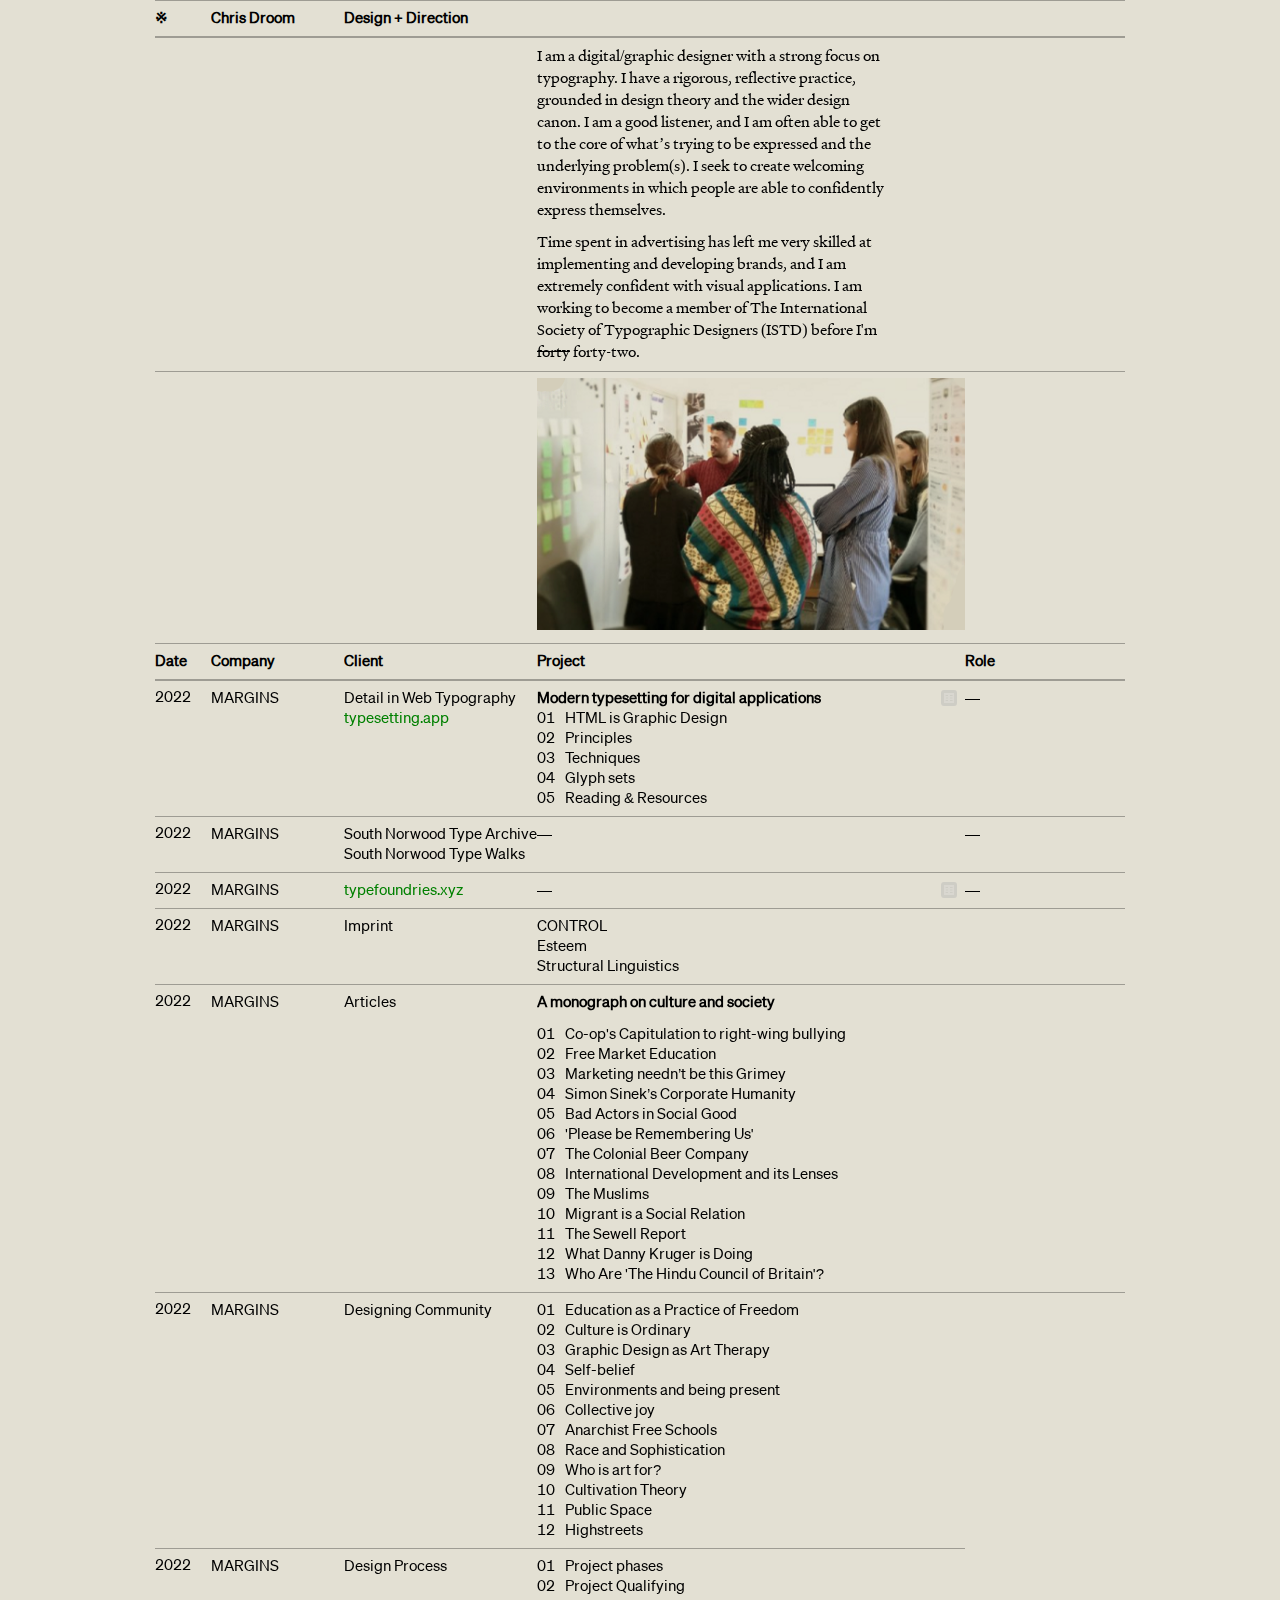
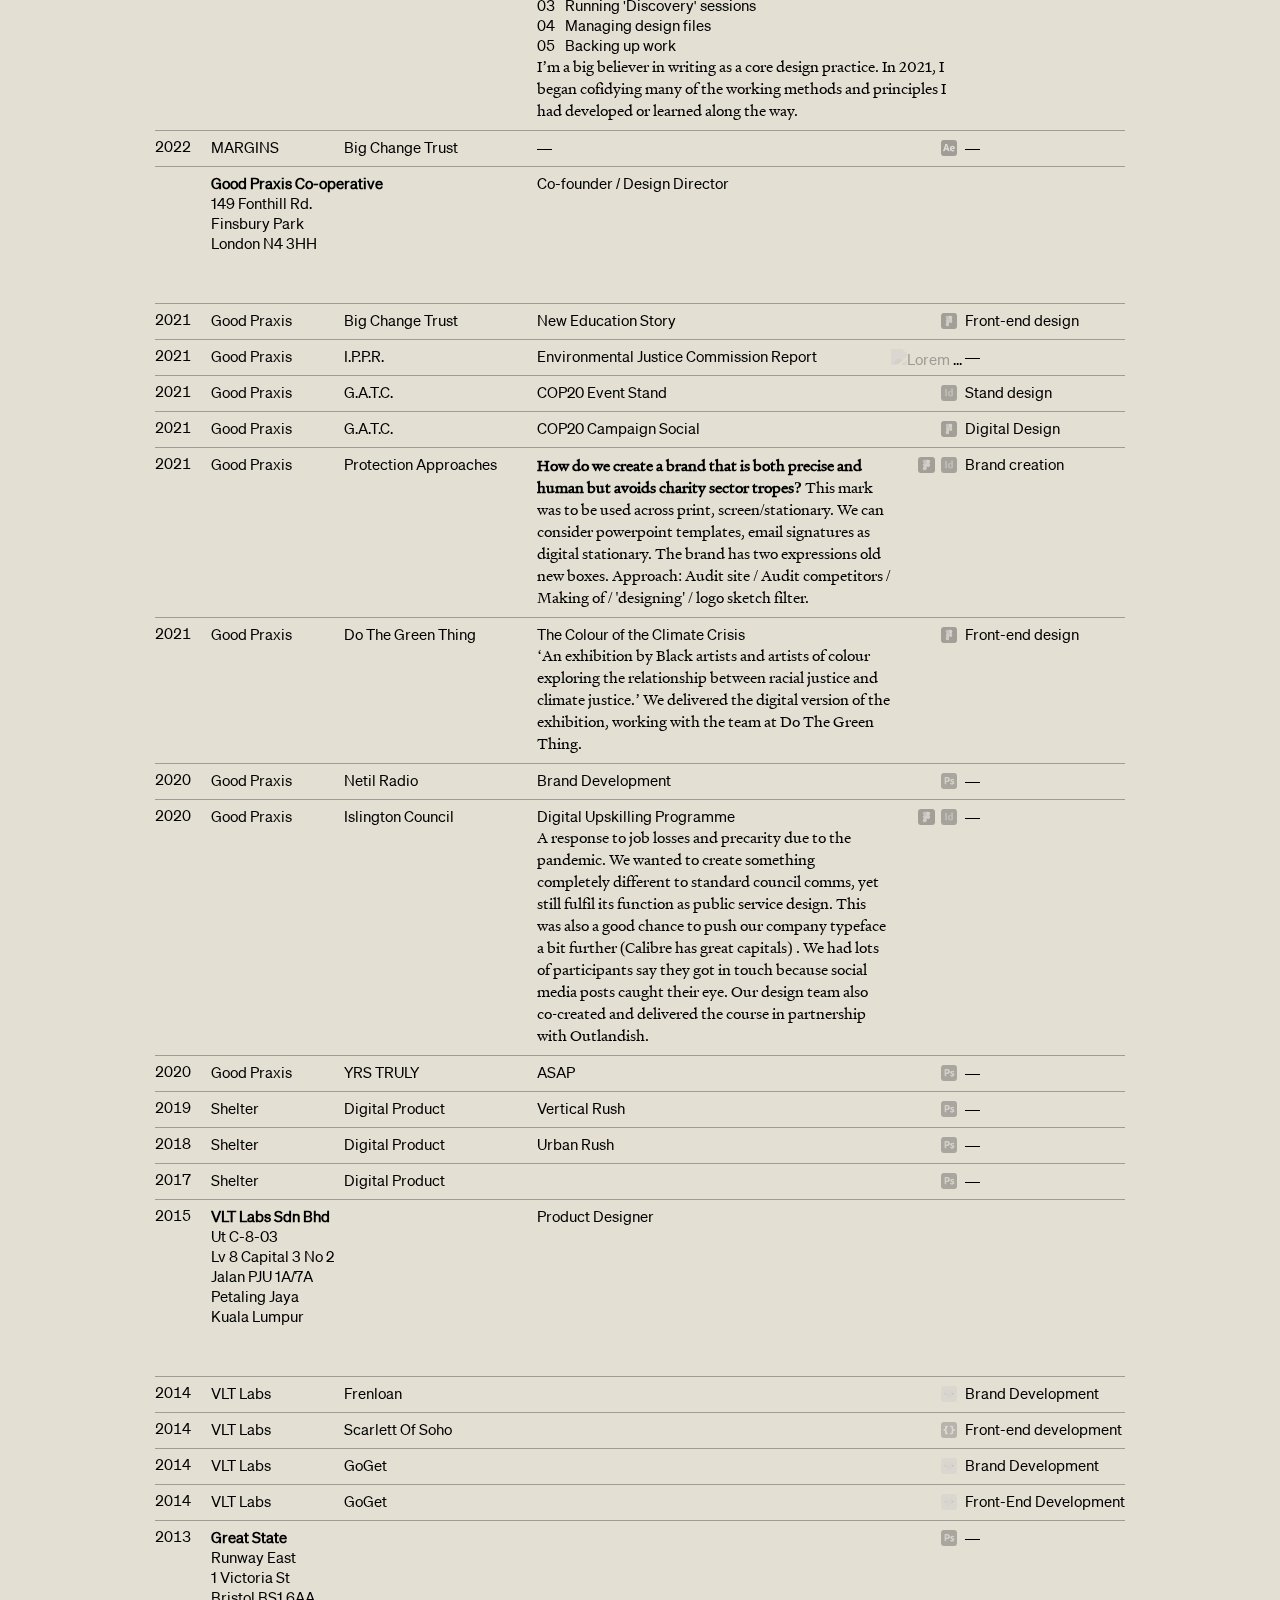
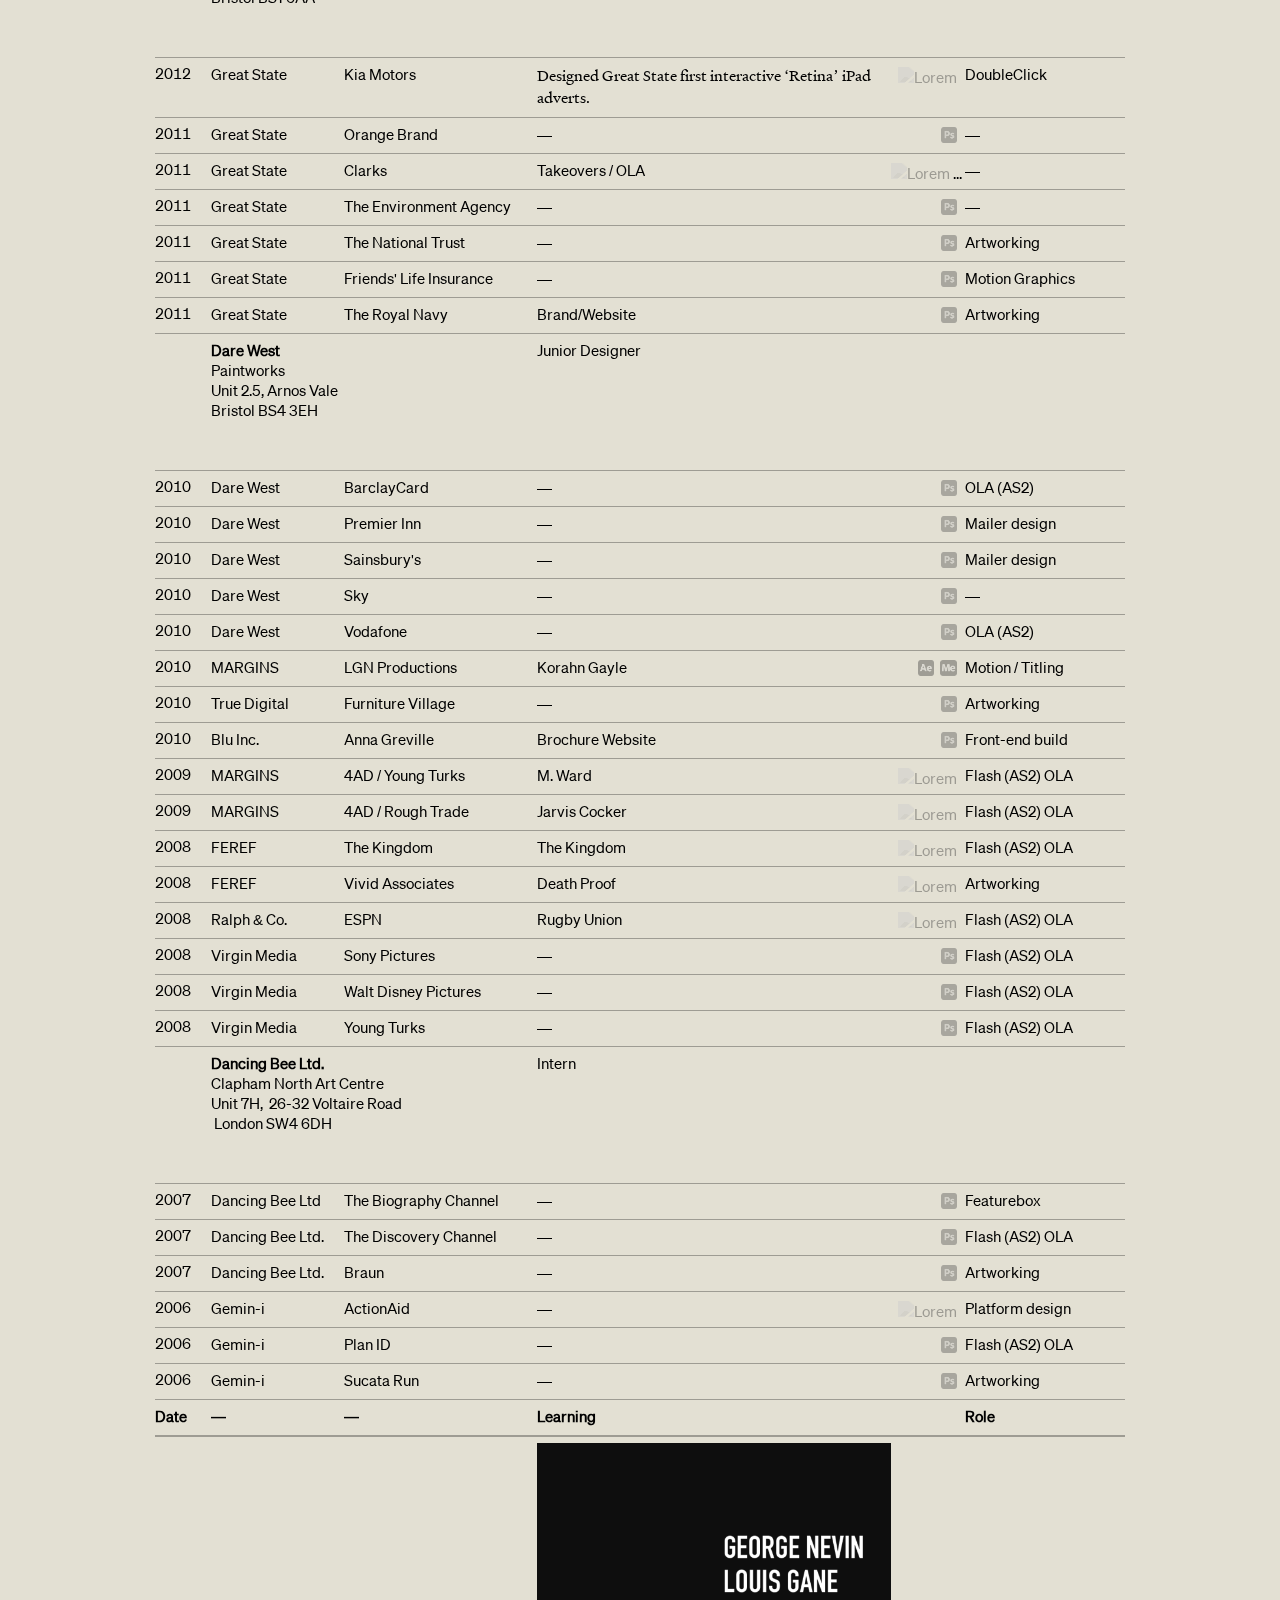
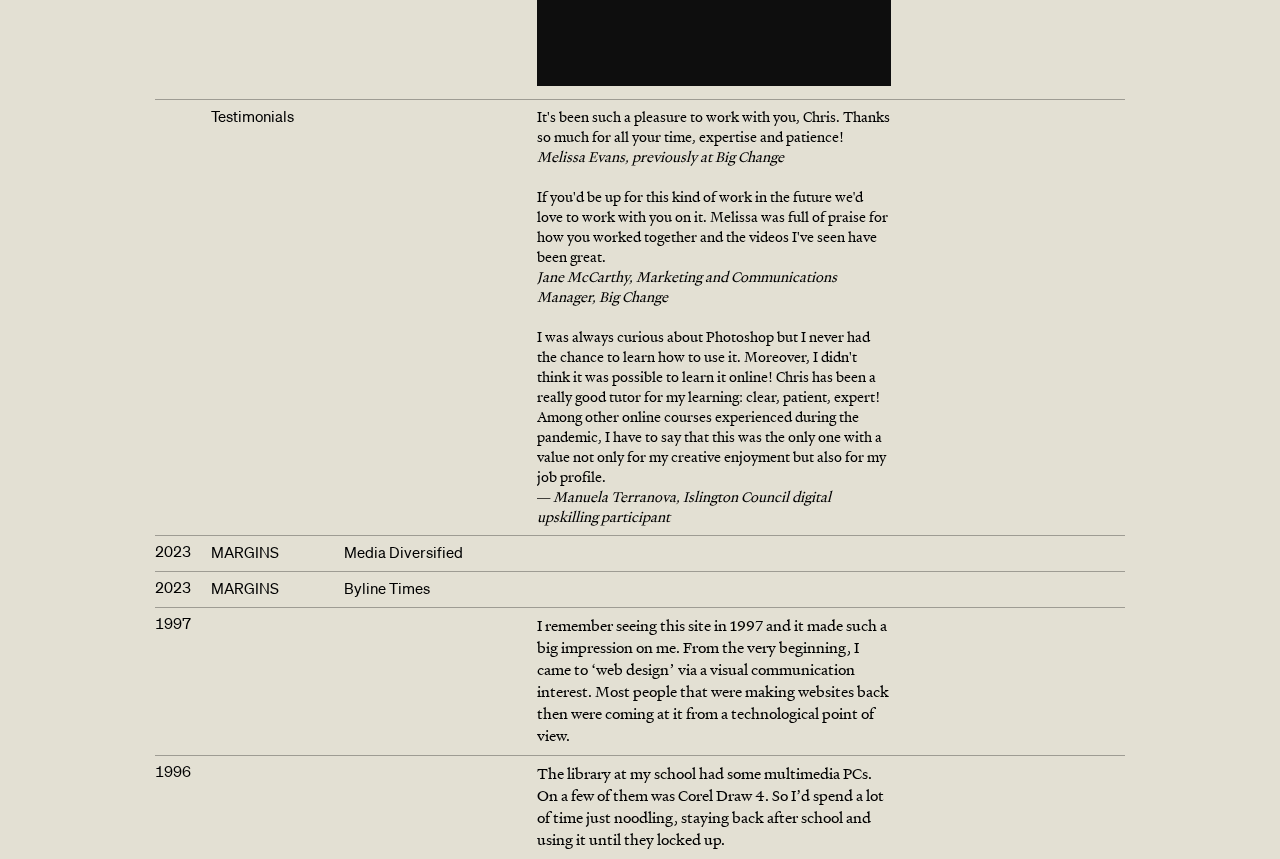
==== commit ebee85e9: "misc" ====
--- a/index.html
+++ b/index.html
@@ -17,28 +17,31 @@
          <table>
             <thead>
                <tr>
-                  <th>※</th>
-                  <th class="">Chris Droom</th>
-                  <th class=" nowrap">Design &plus; Direction</th>
-                  <th></th>
-                  <th></th>
-                  <th></th>
+                  <th class="sticky">※</th>
+                  <th class="sticky">Chris Droom</th>
+                  <th class="sticky nowrap">Design &plus; Direction</th>
+                  <th class="sticky"></th>
+                  <th class="sticky"></th>
+                  <th class="sticky"></th>
                </tr>
             </thead>
+			 
+    
 
             <tbody>
                <tr>
-                  <td>—</td>
-                  <td>—</td>
-                  <td>—</td>
-                  <td>I am a digital/graphic designer with a strong focus on typography.
-                     <p>I am a continuous learner. I have a rigorous, reflective practice, grounded in design theory. I seek to create welcoming environments in which people are able to confidently express themselves. I am a good listener, and I am often able to get to the core of what’s trying to be expressed and the underlying problem(s).</p> 
-                     <p>Reflective, rigorous practice, grounded in principles and the wider design canon</p>
-                     <p>My years spent in advertising has left me very skilled at implementing and developing brands, and I am extremely confident with visual applications.</p>
-                     <p>I spent a lot of time growing up in Children’s Wards with little to do apart from drawing. I didn’t realise it at the time, but I was preoccupied with letterforms and markings, in particular, brand identities. I am working to become a member of The International Society of Typographic Designers (ISTD) by the time I am <span class="strike">forty</span> forty-one.</p>
-                  </td>
+                  <td></td>
+                  <td></td>
+                  <td></td>
+                  <td>
+					  <p>I am a digital/graphic designer with a strong focus on typography.  I have a rigorous, reflective practice, grounded in design theory and the wider design canon.  I am a good listener, and I am often able to get to the core of what’s trying to be expressed and the underlying problem(s). I seek to create welcoming environments in which people are able to confidently express themselves.</p> 
+
+                     <p>Time spent in advertising has left me very skilled at implementing and developing brands, and I am extremely confident with visual applications.
+        
+                     I am working to become a member of The International Society of Typographic Designers (ISTD) before I'm <span class="strike">forty</span> forty-two.</p>
+                 </td>
                   <td class="icon"></td>
-                  <td>—</td>
+                  <td>&nbsp;</td>
                </tr>
             </tbody>
 
@@ -153,27 +156,12 @@
                      <li>What Danny Kruger is Doing</li>
                      <li>Who Are 'The Hindu Council of Britain'?</li>
 
-                     <!-- <li>'Diversity Hires'</li> -->
-                     <!-- <li>'The Great Replacement'</li> -->
-                     <!-- <li>Andrew Doyle’s Safe Space</li> -->
-                     <!-- <li>Free Speech Comedy</li> -->
-                     <!-- <li>Flora Gill and the British Media Establishment</li> -->
-                     <!-- <li>Grayson Perry & Digital Craft</li> -->
-                     <!-- <li>Jonathan Pie's Gender Pay Gap</li> -->
-                     <!-- <li>Penny Mordent's Upper Middle-Class Hair</li> -->
-                     <!-- <li>The Battle Over Statues</li> -->
-                     <!-- <li>The Fatherless Pipeline</li> -->
-                     <!-- <li>Hustle Culture</li> -->
-                     <!-- <li>What happened to Russell Brand</li> -->
-                     <!-- <li>What kind of society does the IEA want?</li> -->
                   </ol>
                   </td>
                   <td></td>
                   <td></td>
 
                </tr>
-
-
 
                <tr>
                   <td>2022</td>
@@ -204,10 +192,7 @@
                   <td>2022</td>
                   <td>MARGINS</td>
                   <td>Design Process</td>
-                  <td colspan="3">
-
-                     <p>I’m a big believer in writing as a core design practice. In 2020 I became a design mentor which was fantastic in helping me solidify a lot of the working methods and principles I had picked up and developed along the way.</p>
-
+                  <td colspan="2">
 
                      <ol>
                         <li>Project phases</li>
@@ -217,6 +202,9 @@
                         <li>Backing up work</li>
                         <!-- <li>Brand Presentations</li> -->
                      </ol>
+
+                   <p>I’m a big believer in writing as a core design practice. In 2021, I began cofidying many of the working methods and principles I had developed or learned along the way.</p>
+                     
                   </td>
                </tr>
 
@@ -231,7 +219,7 @@
 
 
 
-               <tr>
+               <tr class="company">
                   <td></td>
                   <td colspan="2"><strong>Good Praxis Co-operative</strong><br/>149 Fonthill Rd.<br/>Finsbury Park<br>London N4 3HH</td>
                   <!-- <td></td> -->
@@ -271,18 +259,16 @@
                   <td>G.A.T.C.</td>
                   <!-- <td>Global Alliance of Territorial Communities</td> -->
                   <td>COP20 Event Stand</td>
-                  <td class="icon"><img src="icons/figma.png" alt="Lorem"></td>
+                  <td class="icon"><img src="icons/indesign.png" alt="Lorem"></td>
                   <td>Stand design</td>
                </tr>
                <tr>
                   <td>2021</td>
                   <td>Good Praxis</td>
                   <td>G.A.T.C.</td>
-                  <!-- <td>Global Alliance of Territorial Communities</td> -->
                   <td>COP20 Campaign Social</td>
                   <td class="icon">
                      <img src="icons/figma.png" alt="Lorem">
-                     <img src="icons/indesign.png" alt="Lorem">
                   </td>
                   <td>Digital Design</td>
                </tr>
@@ -290,7 +276,9 @@
                   <td>2021</td>
                   <td>Good Praxis</td>
                   <td>Protection Approaches</td>
-                  <td>PA Brand Refresh. Work done as design director at Good Praxis. Problem: How do we create a brand that is both precise and human but avoids charity sector tropes? Background: This mark was to be used across print, screen/stationary. (we can consider powerpoint templates, email signatures etc. a kind of digital stationary). The brand has two expressions old new boxes. Approach: Audit site / Audit competitors / Making of / 'designing' / logo sketch filter.</td>
+                  <td>
+                     <p><strong>How do we create a brand that is both precise and human but avoids charity sector tropes?</strong> This mark was to be used across print, screen/stationary. We can consider powerpoint templates, email signatures as digital stationary. The brand has two expressions old new boxes. Approach: Audit site / Audit competitors / Making of / 'designing' / logo sketch filter.</p>
+                  </td>
                   <td class="icon">
                      <img src="icons/figma.png" alt="Lorem">
                      <img src="icons/indesign.png" alt="Lorem">
@@ -301,8 +289,11 @@
                   <td>2021</td>
                   <td>Good Praxis</td>
                   <td>Do The Green Thing</td>
-                  <td>The Colour of the Climate Crisis<br/>
-                  The Colour of the Climate Crisis is ‘an exhibition by Black artists and artists of colour exploring the relationship between racial justice and climate justice.’ We delivered the digital version of the exhibition, working with the team at Do The Green Thing.</td>
+                  <td>The Colour of the Climate Crisis
+
+                     <p>‘An exhibition by Black artists and artists of colour exploring the relationship between racial justice and climate justice.’ We delivered the digital version of the exhibition, working with the team at Do The Green Thing.</p>
+
+                  </td>
                   <td class="icon">
                      <img src="icons/figma.png" alt="Lorem">
                   </td>
@@ -322,12 +313,14 @@
                   <td>Islington Council</td>
                   <td>Digital Upskilling Programme
 
-                     <p>A response to job losses and precarity due to the pandemic. We wanted to create something completely different to usual council comms, yet still fulfil its function as public service design. This was also a good chance to push our company typeface (Calibre, great capitals) a bit further. We had lots of participants say they got in touch because social media posts caught their eye. Our design team also co-created and delivered the course in partnership with Outlandish. We felt we could get away with green on white legibility as they were not crucial to understanding what this poster is trying to tell you.</p>
-
-                     <p>Findings: The name Tech-ish was not important to those joining the course. PSD: Concepts are plainly stated. Opportunity for visual wit is lower in importance when creating this type of work.</p>
-
-                  </td>
-                  <td class="icon"><img src="icons/photoshop.png" alt="Lorem"></td>
+                     <p>A response to job losses and precarity due to the pandemic. We wanted to create something completely different to standard council comms, yet still fulfil its function as public service design. This was also a good chance to push our company typeface a bit further (Calibre has great capitals) . We had lots of participants say they got in touch because social media posts caught their eye. Our design team also co-created and delivered the course in partnership with Outlandish.</p></td>
+                  <td class="icon">
+					  <img src="icons/figma.png" alt="Lorem">
+					  					  <img src="icons/indesign.png" alt="Lorem">
+
+
+                  
+				   </td>
                   <td>—</td>
                </tr>
                <tr>
@@ -358,15 +351,14 @@
                   <td>2017</td>
                   <td>Shelter</td>
                   <td>Digital Product</td>
-                  <td>—</td>
-                  <td class="icon"><img src="icons/photoshop.png" alt="Lorem"></td>
-                  <td>—</td>
-               </tr>
-               <tr>
+                  <td>&nbsp;</td>
+                  <td class="icon"><img src="icons/photoshop.png" alt="Lorem"></td>
+                  <td>—</td>
+               </tr>
+               <tr class="company">
                   <td>2015</td>
-                  <td colspan="2"><strong>VLT Labs Sdn Bhd</strong>
-                     <p>
-                        Ut C-8-03 
+                  <td colspan="2"><strong>VLT Labs Sdn Bhd</strong><br/>
+                        Ut C-8-03<br/>
                         Lv 8 Capital 3 No 2<br/>
                         Jalan PJU 1A/7A<br/>
                         Petaling Jaya<br/>
@@ -377,37 +369,47 @@
                   <td></td>
                   <td></td>
                </tr>
-               <tr>
+
+               <tr>
+                  <td>2014</td>
+                  <td>VLT Labs</td>
+                  <td>Frenloan</td>
+                  <td>&nbsp;</td>
+                  <td class="icon"><img src="icons/sketch.png" alt="Lorem"></td>
+                  <td>Brand Development</td>
+               </tr>
+	   
+	   <tr>
                   <td>2014</td>
                   <td>VLT Labs</td>
                   <td>Scarlett Of Soho</td>
-                  <td>—</td>
-                  <td class="icon"><img src="icons/photoshop.png" alt="Lorem"></td>
-                  <td>Brand Development</td>
+                  <td>&nbsp;</td>
+                  <td class="icon"><img src="icons/code.png" alt="Lorem"></td>
+                  <td>Front-end development</td>
                </tr>
                <tr>
                   <td>2014</td>
                   <td>VLT Labs</td>
                   <td>GoGet</td>
-                  <td>—</td>
-                  <td class="icon"><img src="icons/photoshop.png" alt="Lorem"></td>
+                  <td>&nbsp;</td>
+                  <td class="icon"><img src="icons/sketch.png" alt="Lorem"></td>
                   <td>Brand Development</td>
                </tr>
                <tr>
                   <td>2014</td>
                   <td>VLT Labs</td>
                   <td>GoGet</td>
-                  <td>—</td>
-                  <td class="icon"><img src="icons/photoshop.png" alt="Lorem"></td>
+                  <td>&nbsp;</td>
+                  <td class="icon"><img src="icons/sketch.png" alt="Lorem"></td>
                   <td>Front-End Development</td>
                </tr>
 
 
-               <tr>
+               <tr class="company">
                   <td>2013</td>
-                  <td>Great State<br/>Runway East<br/>1 Victoria St<br/> Bristol BS1 6AA</td>
-                  <td>—</td>
-                  <td>—</td>
+                  <td><strong>Great State</strong><br/>Runway East<br/>1 Victoria St<br/> Bristol BS1 6AA</td>
+                  <td>&nbsp;</td>
+                  <td>&nbsp;</td>
                   <td class="icon"><img src="icons/photoshop.png" alt="Lorem"></td>
                   <td>—</td>
                </tr>
@@ -424,9 +426,9 @@
                   <td>2012</td>
                   <td>Great State</td>
                   <td>Kia Motors&nbsp;</td>
-                  <td>Designed Great State first interactive ‘Retina’ iPad adverts.</td>
-                  <td class="icon"><img src="icons/photoshop.png" alt="Lorem"></td>
-                  <td>Flash OLA (AS2)</td>
+                  <td><p>Designed Great State first interactive ‘Retina’ iPad adverts.</p></td>
+                  <td class="icon"><img src="icons/flash.png" alt="Lorem"></td>
+                  <td>DoubleClick</td>
                </tr>
                <tr>
                   <td>2011</td>
@@ -482,12 +484,12 @@
                </tr>
 
                <!-- INTRO -->
-               <tr>
+               <tr class="company">
                   <td></td>
                   <td colspan="2"><strong>Dare West</strong><br/>Paintworks<br/>Unit 2.5, Arnos Vale<br/>Bristol BS4 3EH</td>
-                  <td>—</td>
-                  <td class="icon"></td>
                   <td>Junior Designer</td>
+                  <td></td>
+                  <td></td>
                </tr>
                <!-- INTRO -->
 
@@ -625,19 +627,15 @@
                   <td>Flash (AS2) OLA</td>
                </tr>
 
-
                <!-- INTRO -->
-               <tr>
-                  <td></td>
-                  <td colspan="2"><strong>Dancing Bee Ltd</strong><br/>Clapham North Art Centre<br/>Unit 7H,  +               <tr class="company">
+                  <td></td>
+                  <td colspan="2"><strong>Dancing Bee Ltd.</strong><br/>Clapham North Art Centre<br/>Unit 7H,   26-32 Voltaire Road<br/>  London SW4 6DH</td>
-                  <td>—</td>
-                  <td class="icon"></td>
-                  <td>Intern</td>
+                  <td colspan="3">Intern</td>
                </tr>
                <!-- INTRO -->
-
 
                <tr>
                   <td>2007</td>
@@ -703,118 +701,79 @@
                </tr>
             </thead>
 
-
-
-               <tr>
-                  <td></td>
-                  <td></td>
+            <tbody>
+
+
+               <tr>
+                  <td></td>
+                  <td></td>
+                  <td></td>
+
                   <td colspan="1">
-                      <video width="100%" autoplay loop class="multiply">
-                        <source src="projects/margins-diwt.mp4" type="video/mp4">
-                      </video>
-                  </td>
-                  <td></td>
-                  <td></td>
-
-               </tr>
-
-
-
-
-               <tr>
-                  <td></td>
-                  <td></td>
-                  <td></td>
-                  <td colspan="3">
-                      <video width="100%" autoplay loop class="multiply">
-                        <source src="projects/gs-kia-email.mp4" type="video/mp4">
-                      </video>
-                  </td>
-               </tr>
-
-
-               <tr>
-                  <td></td>
-                  <td></td>
-                  <td></td>
-                  <td colspan="3">
-                      <img src="projects/gs-kia-ceed.png" class="max">
-                  </td>
-               </tr>
-
-
-
-               <tr>
-                  <td></td>
-                  <td></td>
-                  <td></td>
-                  <td colspan="3">
-                      <img src="projects/gs-kia-mast-3.png" class="max">
-                  </td>
-               </tr>
-
-  
-
-               <tr>
-                  <td></td>
-                  <td></td>
-                  <td></td>
-                  <td colspan="3">
-                     <img src="projects/gs-orange-ad.gif" class="max multiply">
-                  </td>
-               </tr>
-
-               <tr>
-                  <td></td>
-                  <td></td>
-                  <td></td>
-                  <td colspan="2">
-                     <img src="projects/gs-navy.gif" class="max multiply">
-                  </td>
-                  <td></td>
-               </tr>
-
-            </tbody>
-
-
-
-            <tbody>
+                     <img src="projects/margins-lgn.gif" class="max">
+                  </td>
+                  <td></td>
+                  <td></td>
+
+               </tr>
+
+
+               <tr>
+                  <td>&nbsp;</td>
+                  <td>Testimonials</td>
+                  <td>&nbsp;</td>
+                  <td>
+                     <blockquote>It's been such a pleasure to work with you, Chris. Thanks so much for all your time, expertise and patience!</blockquote>
+                     <cite>Melissa Evans, previously at Big Change</cite>
+
+
+                     <blockquote>If you'd be up for this kind of work in the future we'd love to work with you on it. Melissa was full of praise for how you worked together and the videos I've seen have been great.</blockquote>
+                     <cite>Jane McCarthy, Marketing and Communications Manager, Big Change</cite>
+
+                     <blockquote>I was always curious about Photoshop but I never had the chance to learn how to use it. Moreover, I didn't think it was possible to learn it online! Chris has been a really good tutor for my learning: clear, patient, expert! Among other online courses experienced during the pandemic, I have to say that this was the only one with a value not only for my creative enjoyment but also for my job profile.</blockquote>
+                     <cite>— Manuela Terranova, Islington Council digital upskilling participant</cite>
+
+                  </td>
+                  <td>&nbsp;</td>
+                  <td>&nbsp;</td>
+               </tr>
+
 
                <tr>
                   <td>2023</td>
                   <td>MARGINS</td>
                   <td>Media Diversified</td>
-                  <td>—</td>
-                  <td>—</td>
-                  <td>—</td>
+                  <td>&nbsp;</td>
+                  <td>&nbsp;</td>
+                  <td>&nbsp;</td>
                </tr>
 
                <tr>
                   <td>2023</td>
                   <td>MARGINS</td>
                   <td>Byline Times</td>
-                  <td>—</td>
-                  <td>—</td>
-                  <td>—</td>
+                  <td>&nbsp;</td>
+                  <td>&nbsp;</td>
+                  <td>&nbsp;</td>
                </tr>
 
                <tr>
                   <td>1997</td>
-                  <td>—</td>
-                  <td>—</td>
-                  <td>I remember seeing this site in 1997 and it made such a big impression on me. From the very beginning, I came to ‘web design’ via a visual communication interest. Most people that were making websites back then were coming at it from a technological point of view.</td>
-                  <td class="icon"><img src="icons/photoshop.png" alt="Lorem"></td>
-                  <td>Artworking</td>
+                  <td>&nbsp;</td>
+                  <td>&nbsp;</td>
+                  <td><p>I remember seeing this site in 1997 and it made such a big impression on me. From the very beginning, I came to ‘web design’ via a visual communication interest. Most people that were making websites back then were coming at it from a technological point of view.</p></td>
+                  <td class="icon"></td>
+                  <td>&nbsp;</td>
                </tr>
 
 
                <tr>
                   <td>1996</td>
-                  <td>—</td>
-                  <td>—</td>
-                  <td>The library at my school had some multimedia PCs. On a few of them was Corel Draw 4. So I’d spend a lot of time just noodling, staying back after school and using it until they locked up.</td>
-                  <td class="icon"><img src="icons/photoshop.png" alt="Lorem"></td>
-                  <td>Artworking</td>
+                  <td>&nbsp;</td>
+                  <td>&nbsp;</td>
+                  <td><p>The library at my school had some multimedia PCs. On a few of them was Corel Draw 4. So I’d spend a lot of time just noodling, staying back after school and using it until they locked up.</p></td>
+                  <td class="icon"></td>
+                  <td>&nbsp;</td>
                </tr>
             </tbody>
          </table>
--- a/css/portfolio.css
+++ b/css/portfolio.css
@@ -1,15 +1,38 @@
- @font-face {
+@font-face {
      font-family: 'Sohne';
      src: url('../fonts/sohne/test-soehne-buch.woff2') format('woff2');
 }
- @font-face {
+@font-face {
      font-family: 'Sohne Mono';
      src: url('../fonts/sohne-mono/test-soehne-mono-leicht.woff2') format('woff2');
 }
 
- @font-face {
+@font-face {
      font-family: 'Sohne Mono Reg';
      src: url('../fonts/sohne-mono/test-soehne-mono-buch.woff2') format('woff2');
+}
+
+@font-face {
+     font-family: 'Heldane Reg';
+     src: url('../fonts/heldane/test-heldane-text-regular.woff2') format('woff2');
+}
+
+cite,
+blockquote{
+     font-family: 'Heldane Reg', serif;
+	padding: 0;
+	margin: 0;
+}
+
+cite + blockquote{
+padding-top: 20px;
+}
+
+blockquote + cite {
+padding-top: 10px;
+}
+.company td{
+	padding-bottom: 50px;
 }
 
 
@@ -27,6 +50,15 @@
      font-family: 'Sohne', sans-serif;
 }
 
+p{
+	margin: 0;
+}
+
+
+p+p{
+	margin-top: 10px;
+}
+
 a{
     text-decoration: none;
     color: green;
@@ -115,13 +147,14 @@
     }
 
 .wrap{
-     width: 90vw;
+     width: 98vw;
+     max-width: 970px;
      margin: auto;
-}
-
-img.max{
+    }
+
+.max{
     max-width: 100%;
-}
+    }
 
 table{
      margin: 0 auto;
@@ -129,7 +162,7 @@
      padding: 0;
      border-width: 0;
      border-spacing: 0;
-}
+    }
 
 th, td{
      vertical-align: top;
@@ -139,15 +172,18 @@
      text-align: left;
      overflow: hidden;
      text-overflow: ellipsis;
-}
- th{
-     background-color: #E3E0D3;
-     border-bottom: 1px solid rgba(0,0,0,0.3);
-}
- th.sticky{
-     position: sticky;
-     z-index: 999;
-     top: 0;
+    }
+
+
+th{
+    background-color: #E3E0D3;
+    border-bottom: 1px solid rgba(0,0,0,0.3);
+    }
+
+th.sticky{
+    position: sticky;
+    z-index: 999;
+    top: 0;
     }
 
  td.icon{
@@ -166,35 +202,51 @@
 
 table td:nth-child(1){
      font-family: 'Sohne Mono Reg', monospace;
-    }
+     padding-right: 20px; 
+    }
+
+table td:nth-child(2){
+     padding-right: 20px; 
+
+}
 
 table td:nth-child(1), table td:nth-child(2), table td:nth-child(3), table td:nth-child(5), table td:nth-child(6) {
      white-space: nowrap;
     }
  table td:nth-child(1), table td:nth-child(2), table td:nth-child(3), table td:nth-child(4){
-     padding-right: 30px;
+     /*padding-right: 30px;*/
      /*background-color: red;*/
 }
 
  table td:nth-last-child(1){
      padding-right: 0;
      /*background-color: red;*/
-}
+    }
 
  table th:nth-child(1), table th:nth-child(2), table th:nth-child(3), table th:nth-child(4){
-     padding-right: 30px;
-}
+     /*padding-right: 30px;*/
+    }
+
 /* tbody tr:hover {
      background-color: rgba(255,255,255,0.4);
 }*/
+
  tbody tr:hover td.icon img{
      opacity: 0.9;
      filter: brightness(1) saturate(100%) contrast(1);
 }
  h1, p{
-     max-width: 500px;
-     font-size: 15px;
-}
+     /*max-width: 500px;*/
+     /*font-size: 15px;*/
+    }
+
+
+p{
+    font-family: 'Heldane Reg', serif;
+    font-size: 16px;
+    }
+
+
  h1{
      margin: 20px 0 70px 0;
 }
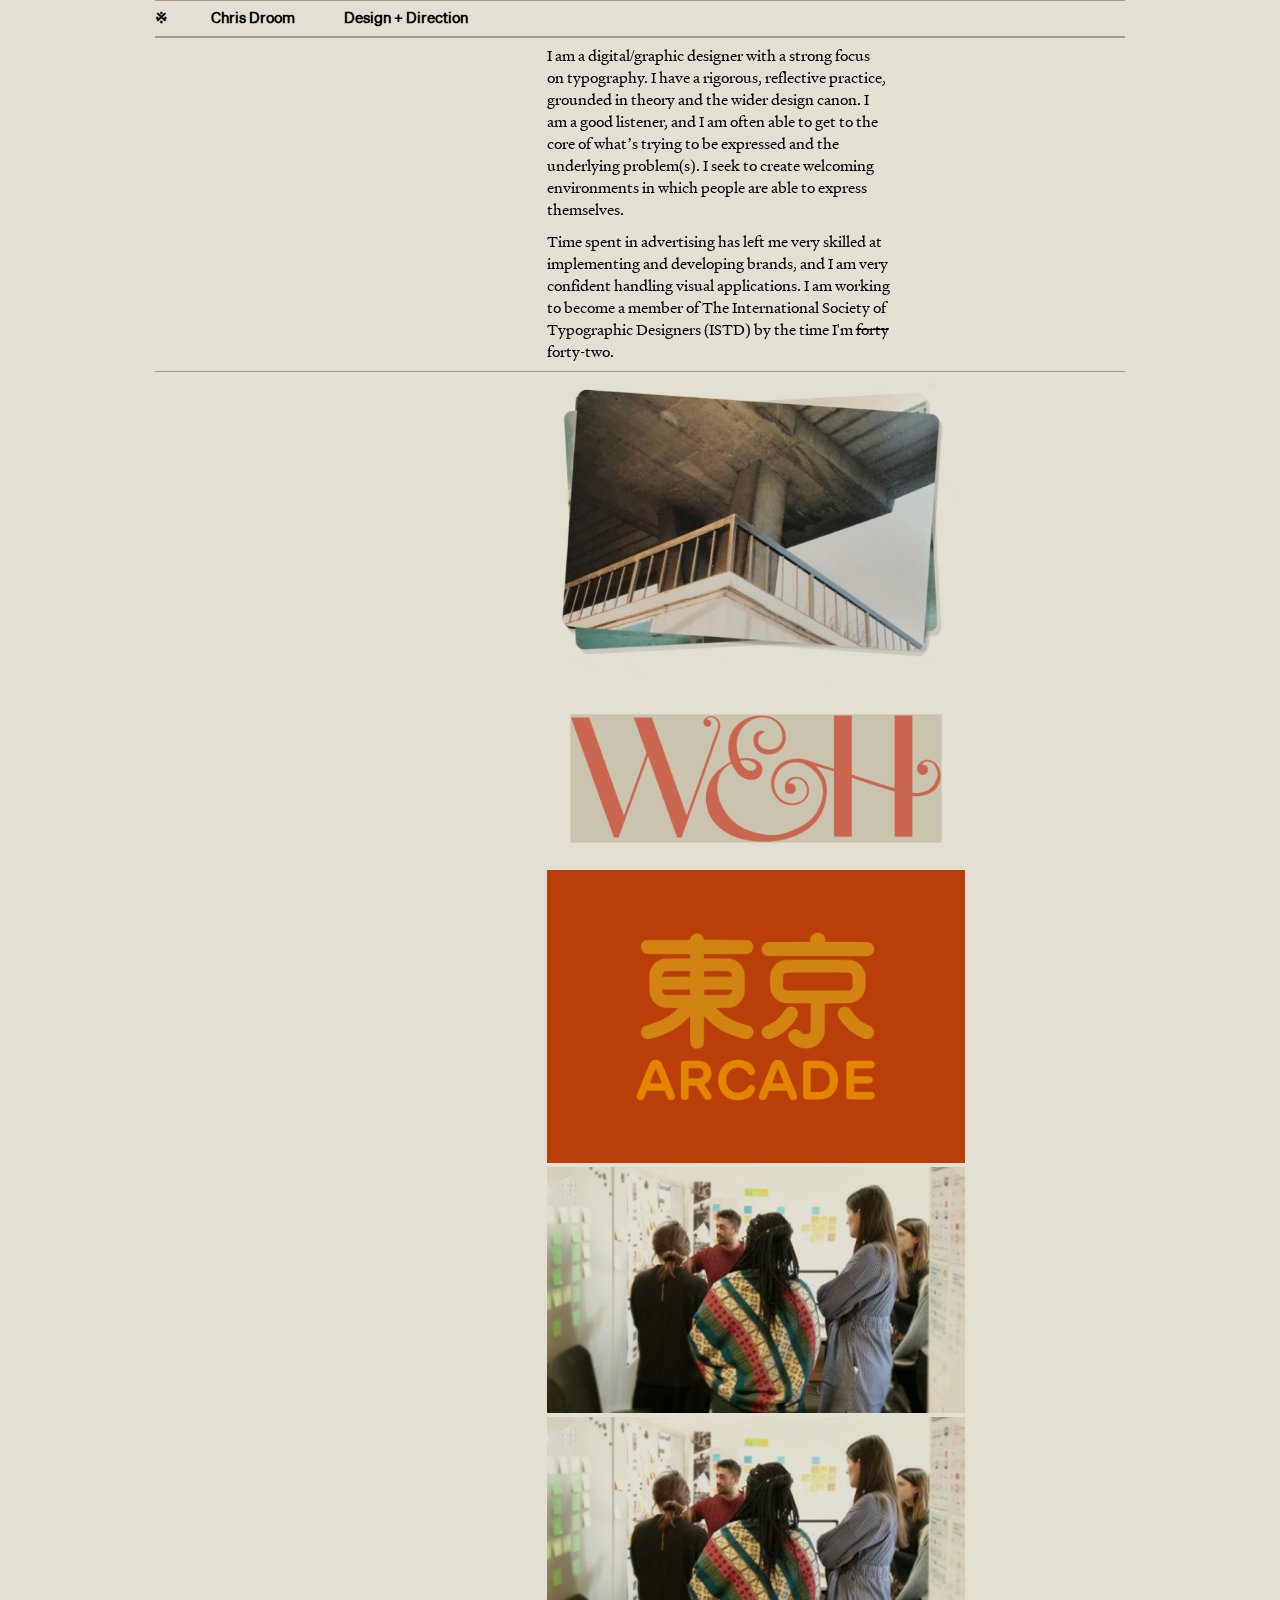
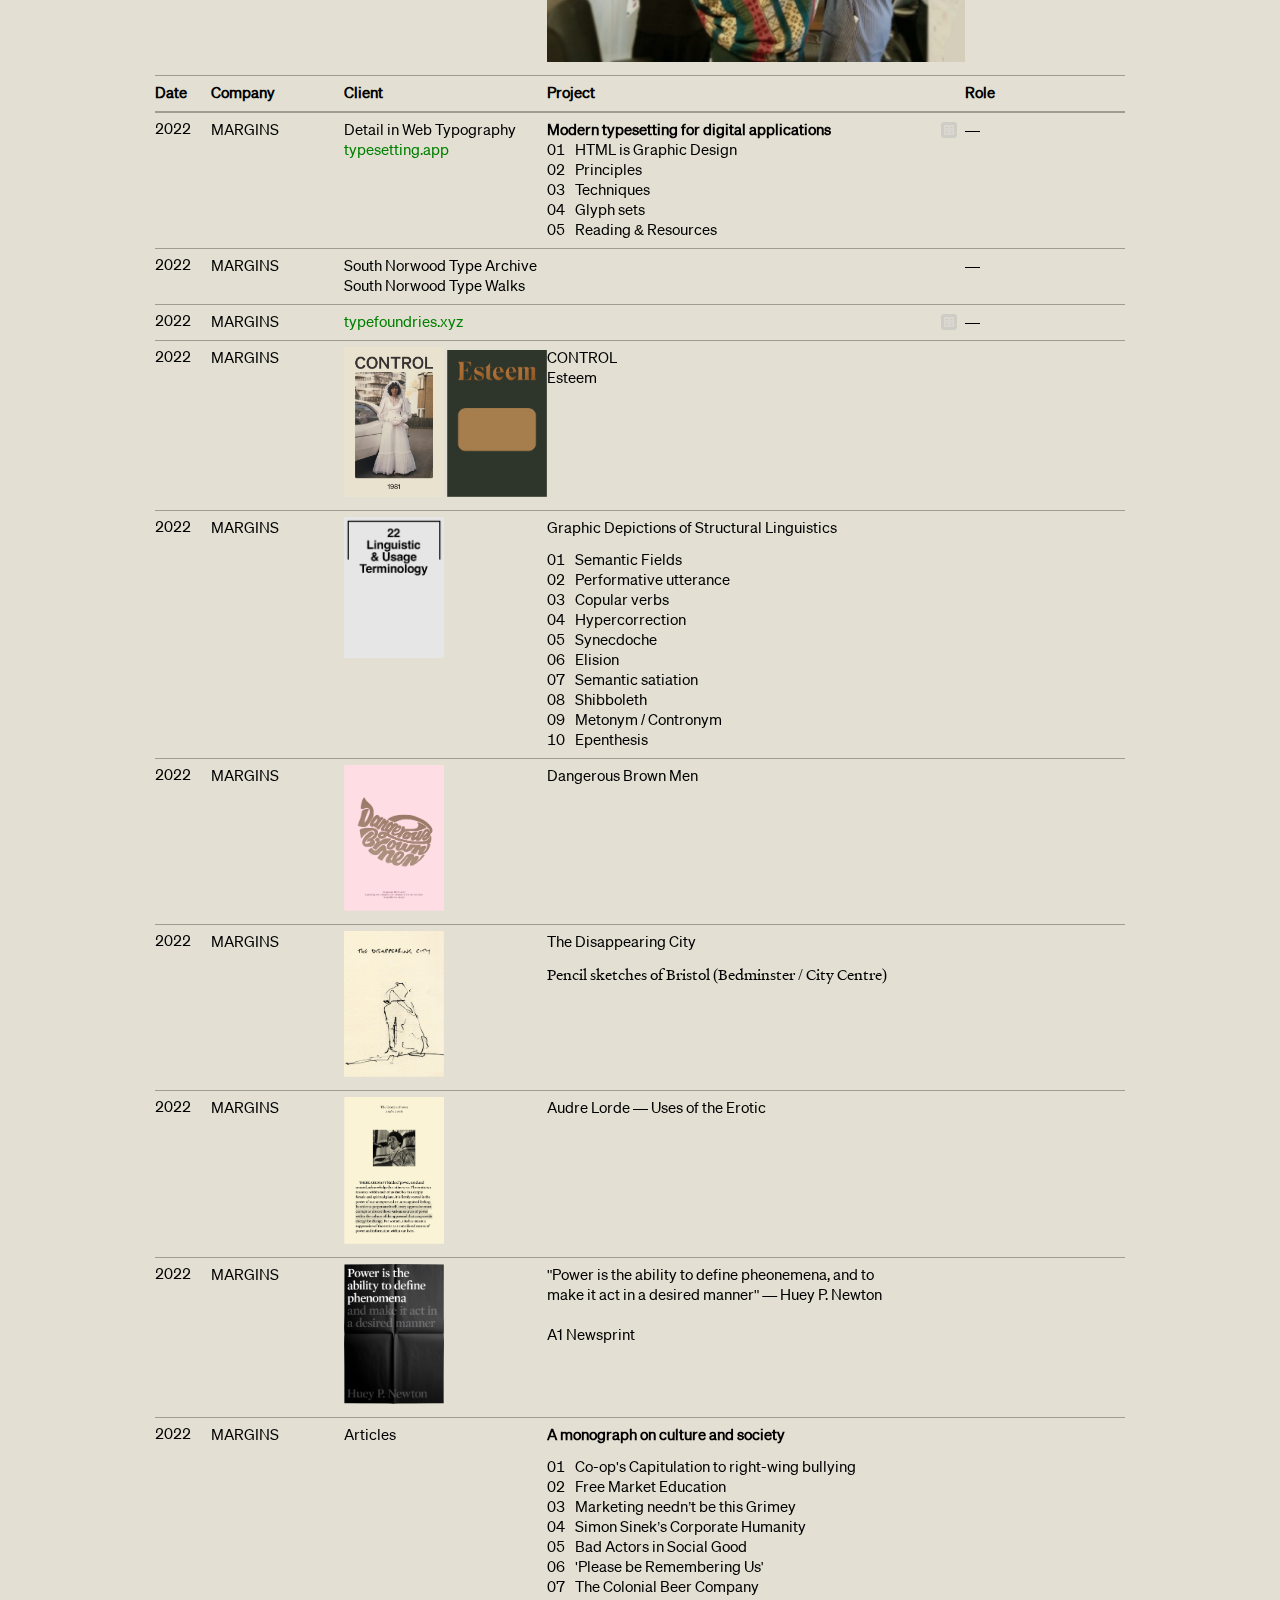
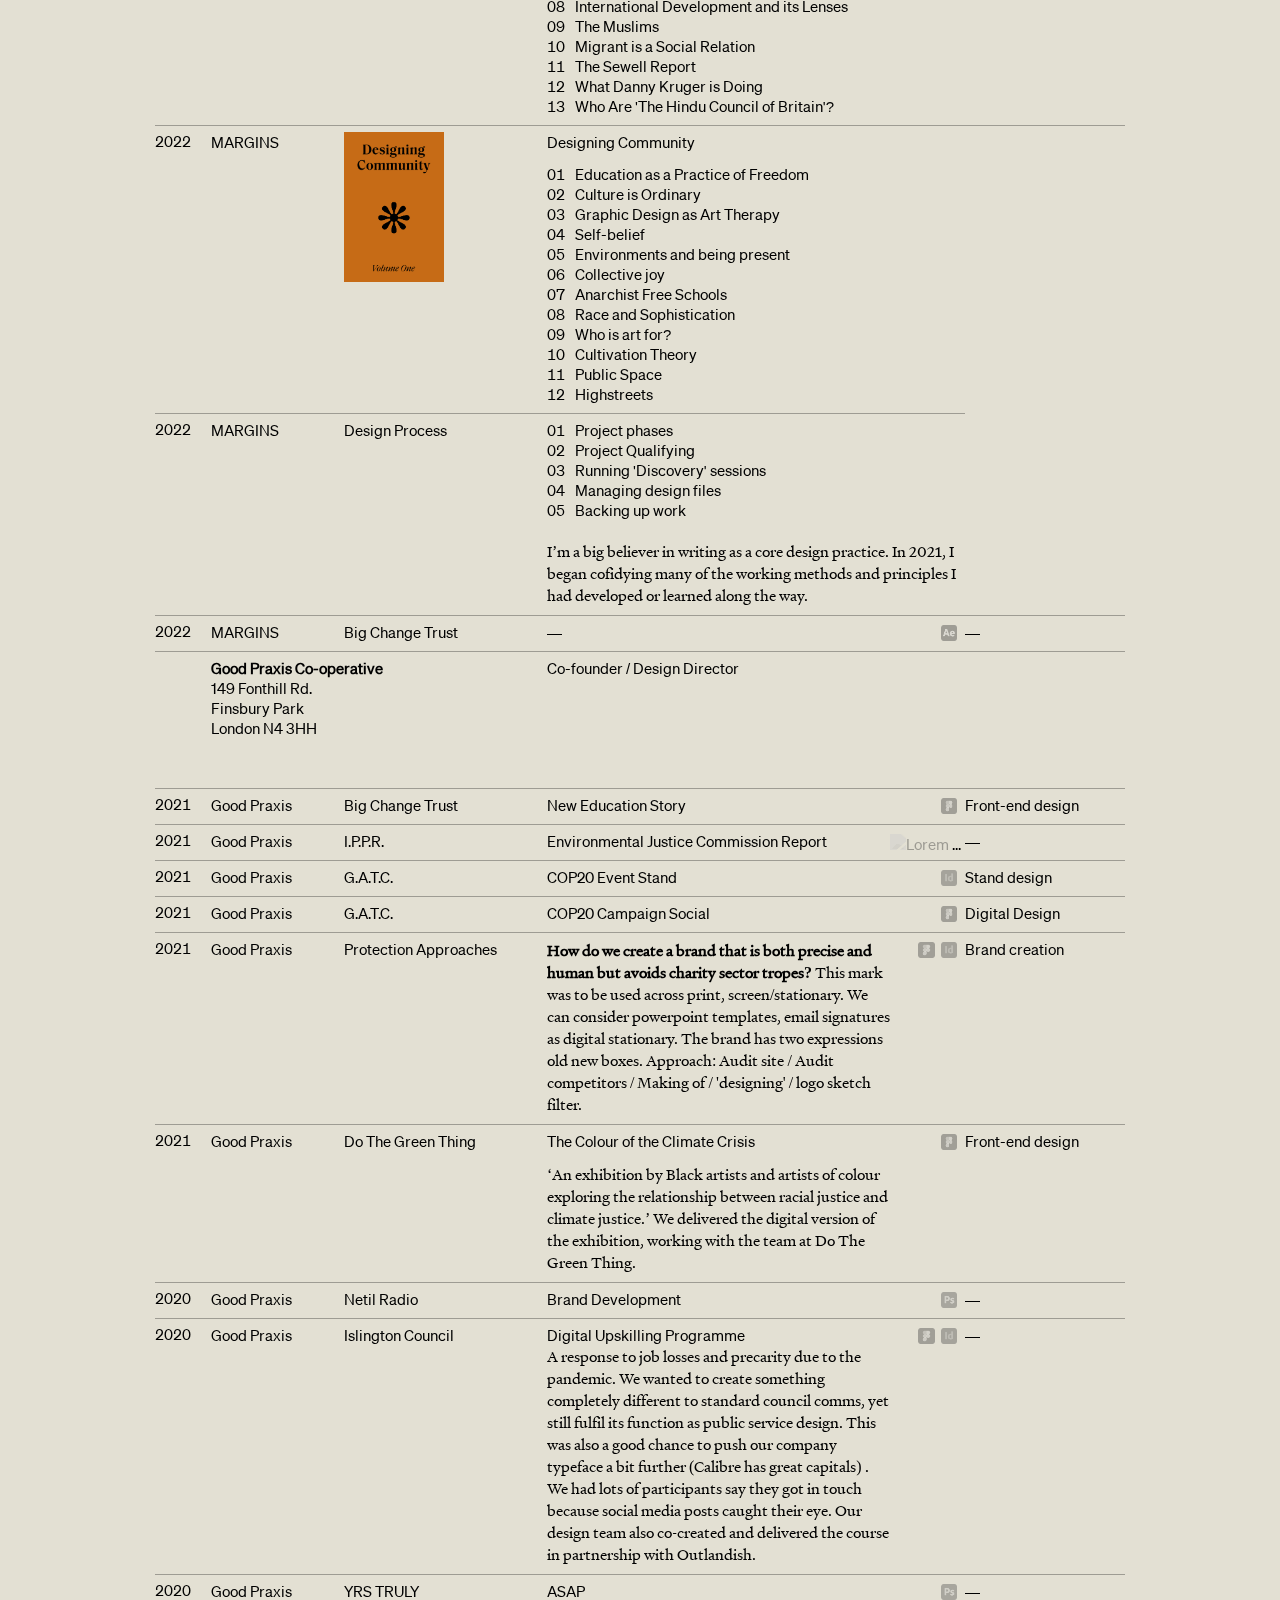
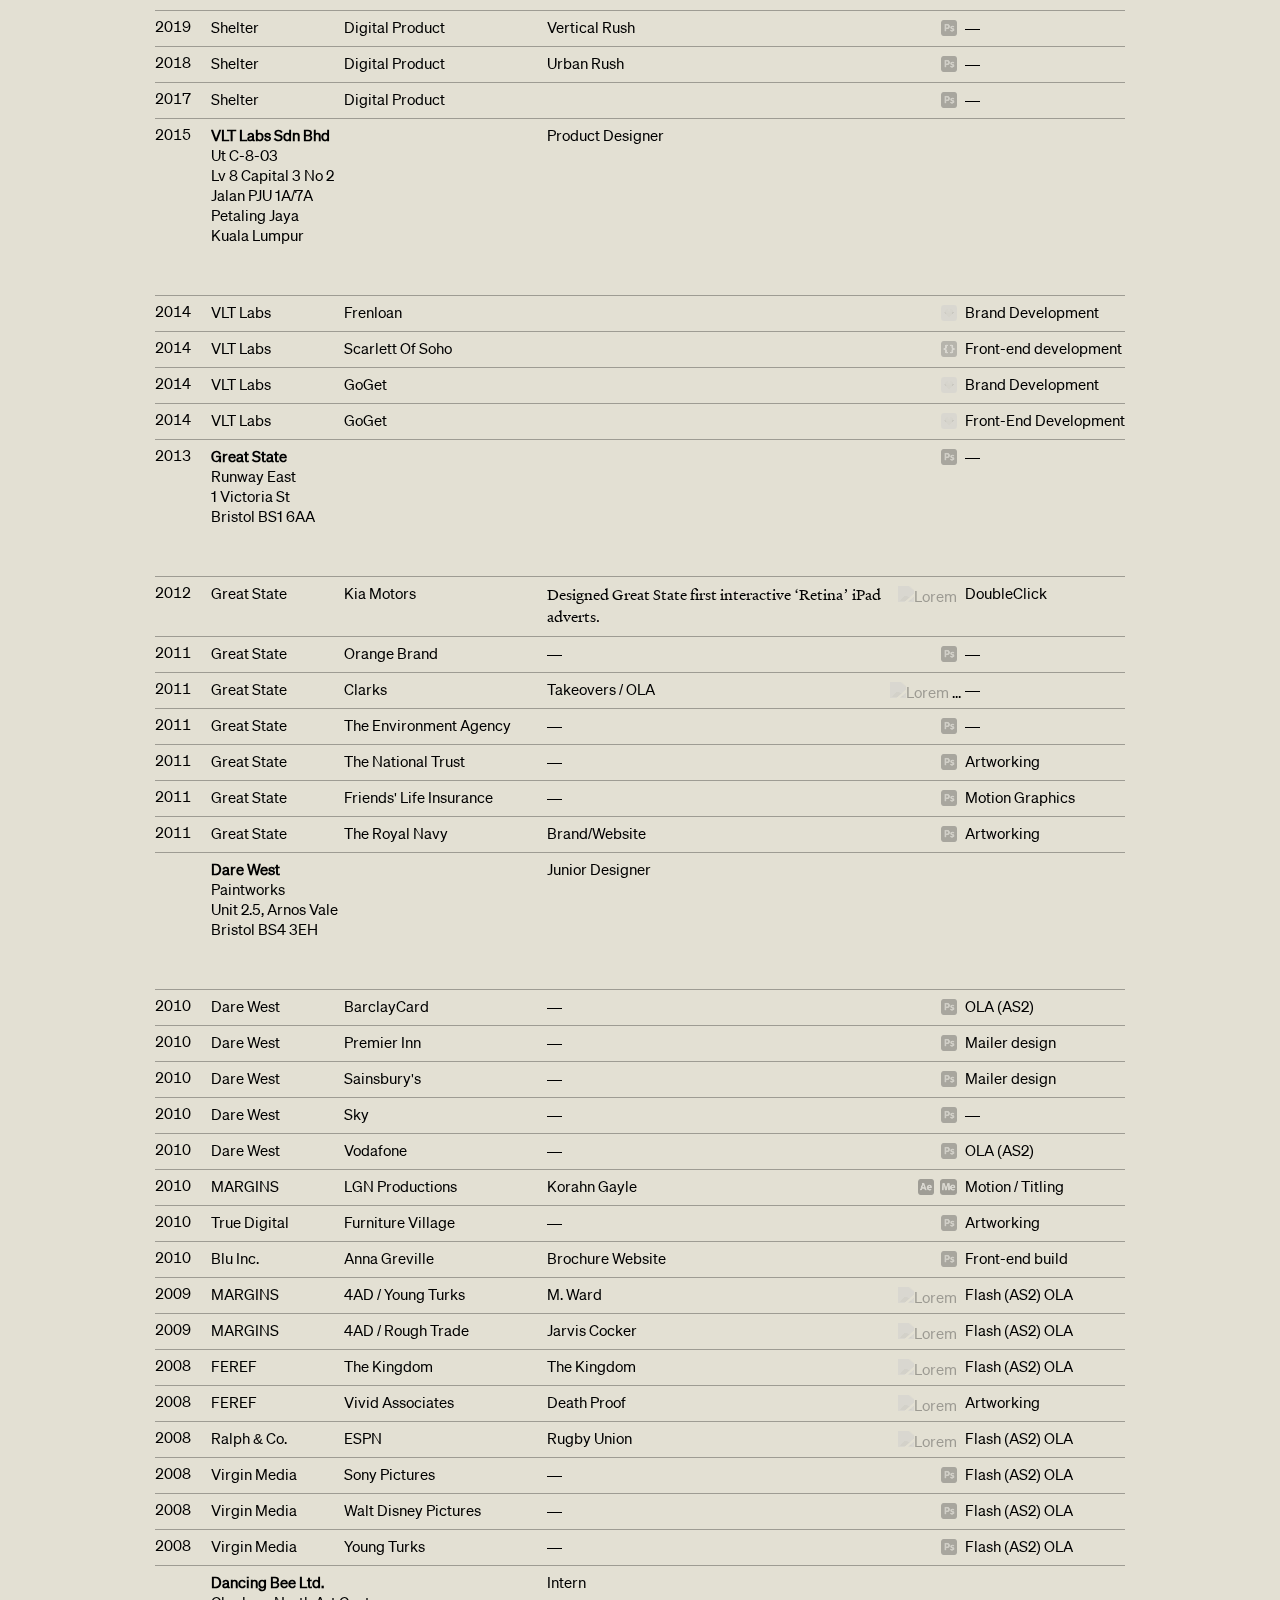
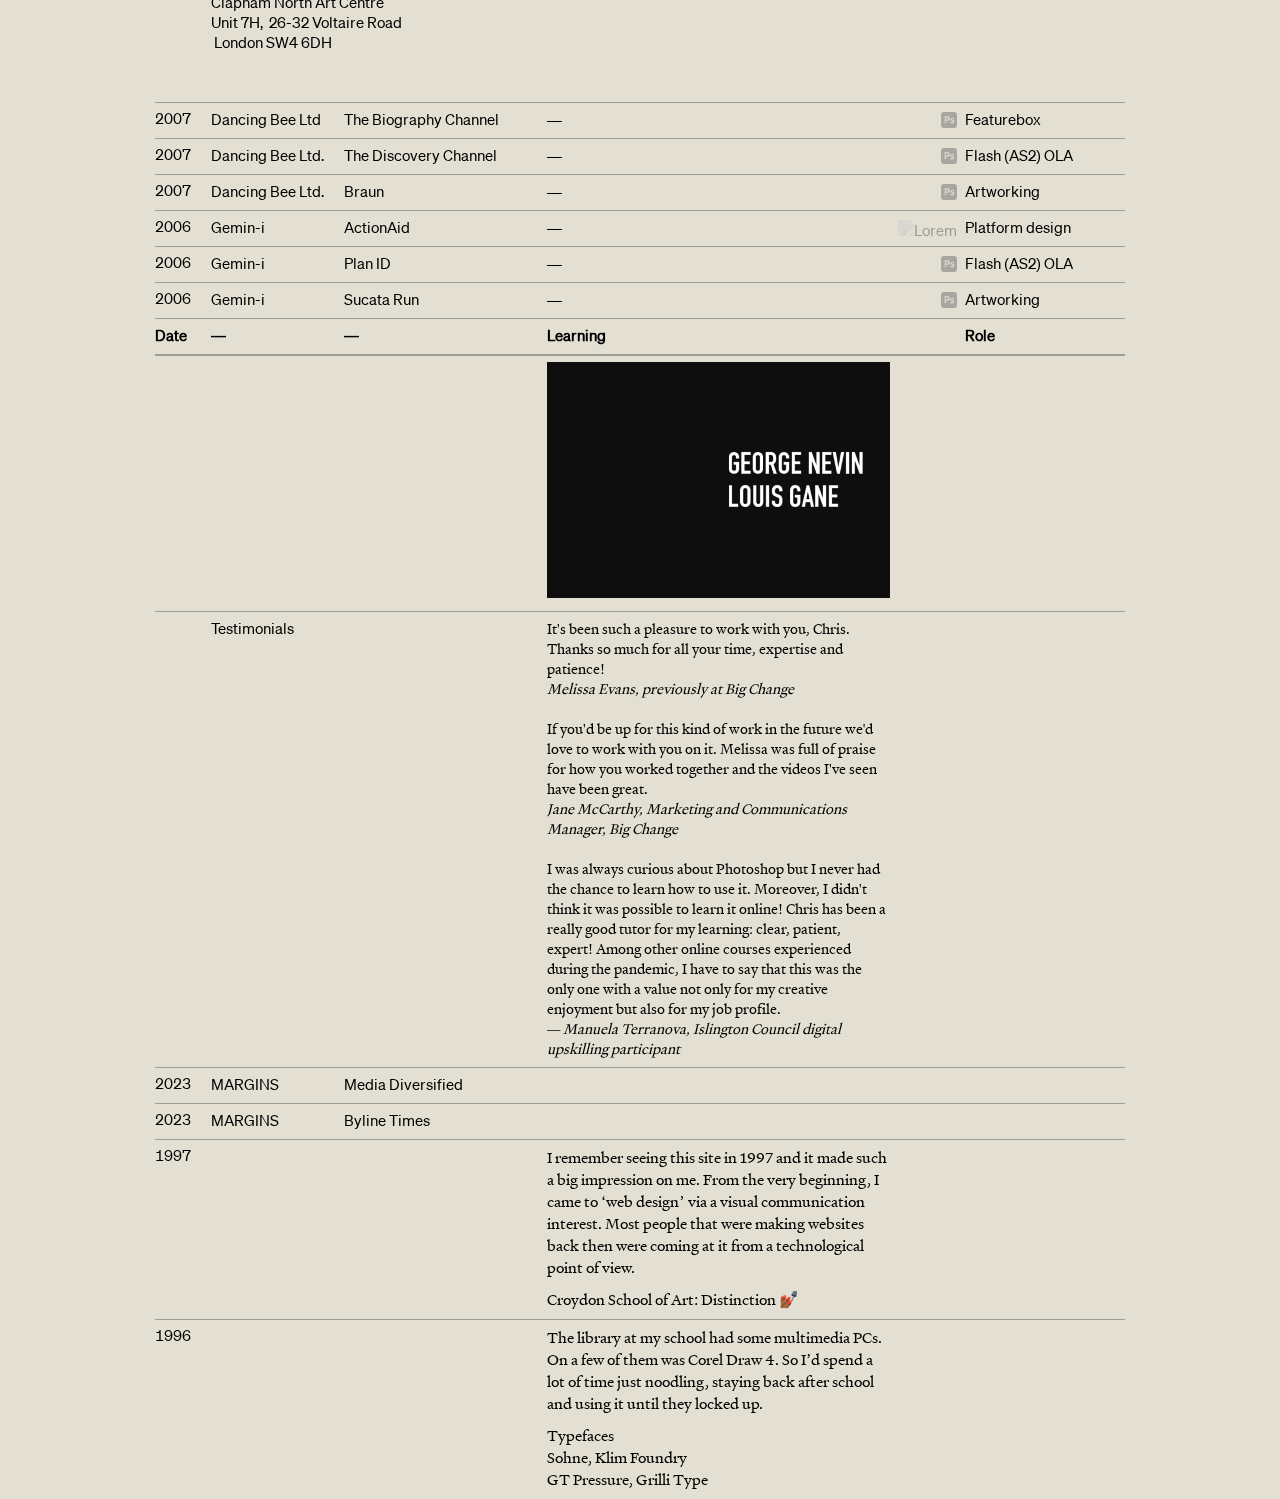
==== commit adcfcbcb: "adds work" ====
--- a/index.html
+++ b/index.html
@@ -5,9 +5,7 @@
       <link rel="preconnect" href="https://fonts.gstatic.com" crossorigin>
       <link href="https://fonts.googleapis.com/css2?family=Roboto+Mono:wght@200;300&display=swap" rel="stylesheet">
       <link rel="stylesheet" href="css/portfolio.css">
-
       <title>PORTFOLIO 2023</title>
-
       <meta charset="UTF-8">
       <meta http-equiv="X-UA-Compatible" content="IE=edge">
       <meta name="viewport" content="width=device-width, initial-scale=1.0">
@@ -25,44 +23,34 @@
                   <th class="sticky"></th>
                </tr>
             </thead>
-			 
-    
+            <tbody>
+               <tr>
+                  <td></td>
+                  <td></td>
+                  <td></td>
+                  <td>
+                     <p>I am a digital/graphic designer with a strong focus on typography.  I have a rigorous, reflective practice, grounded in  theory and the wider design canon.  I am a good listener, and I am often able to get to the core of what’s trying to be expressed and the underlying problem(s). I seek to create welcoming environments in which people are able to  express themselves.</p>
+                     <p>Time spent in advertising has left me very skilled at implementing and developing brands, and I am very confident handling visual applications. I am working to become a member of The International Society of Typographic Designers (ISTD) by the time I'm <span class="strike">forty</span> forty-two.</p>
+                  </td>
+                  <td class="icon"></td>
+                  <td></td>
+               </tr>
 
-            <tbody>
-               <tr>
-                  <td></td>
-                  <td></td>
-                  <td></td>
-                  <td>
-					  <p>I am a digital/graphic designer with a strong focus on typography.  I have a rigorous, reflective practice, grounded in design theory and the wider design canon.  I am a good listener, and I am often able to get to the core of what’s trying to be expressed and the underlying problem(s). I seek to create welcoming environments in which people are able to confidently express themselves.</p> 
-
-                     <p>Time spent in advertising has left me very skilled at implementing and developing brands, and I am extremely confident with visual applications.
-        
-                     I am working to become a member of The International Society of Typographic Designers (ISTD) before I'm <span class="strike">forty</span> forty-two.</p>
-                 </td>
-                  <td class="icon"></td>
-                  <td>&nbsp;</td>
-               </tr>
+               <tr>
+                  <td></td>
+                  <td></td>
+                  <td></td>
+                  <td colspan="2"><img src="projects/photostacks-2.png" class="max multiply" alt="">
+					  <img src="projects/margins-walnuts.png" class="max multiply" alt="">
+					  <img src="projects/margins-arcade.png" class="max multiply" alt="">
+					  <img src="img/me.png" class="max multiply" alt="">
+					  <img src="img/me.png" class="max multiply" alt="">
+					  
+                  </td>
+                  <td></td>
+               </tr>
+               
             </tbody>
-
-
-
-            <tbody>
-               <tr>
-                  <td></td>
-                  <td></td>
-                  <td></td>
-                  <td colspan="2">
-                     <img src="img/me.png" class="max multiply">
-                  </td>
-                  <td></td>
-               </tr>
-            </tbody>
-
-
-                      
-
-
             <thead>
                <tr>
                   <th class="sticky">Date</th>
@@ -74,14 +62,13 @@
                </tr>
             </thead>
             <tbody>
-
-               <tr>
-                  <td>2022</td>
-                  <td>MARGINS</td>
-                  <td>Detail in Web Typography<br/><a href="http://www.typesetting.app">typesetting.app</a>
-                  </td>
-
-                  <td><strong>Modern typesetting for digital applications</strong>
+               <tr>
+                  <td>2022</td>
+                  <td>MARGINS</td>
+                  <td>Detail in Web Typography<br><a href="http://www.typesetting.app">typesetting.app</a>
+                  </td>
+                  <td>
+                     <strong>Modern typesetting for digital applications</strong>
                      <ol>
                         <li>HTML is Graphic Design</li>
                         <li>Principles</li>
@@ -90,84 +77,154 @@
                         <li>Reading & Resources</li>
                      </ol>
                   </td>
-
-
                   <td class="icon"><img src="icons/sheets.png" alt="Lorem"></td>
                   <td>—</td>
                </tr>
-
-
-               <tr>
-                  <td>2022</td>
-                  <td>MARGINS</td>
-                  <td>South Norwood Type Archive<br/>South Norwood Type Walks</td>
-                  <td>—</td>
+               <tr>
+                  <td>2022</td>
+                  <td>MARGINS</td>
+                  <td>South Norwood Type Archive<br>South Norwood Type Walks</td>
+                  <td>&nbsp;</td>
                   <td class="icon"></td>
                   <td>—</td>
                </tr>
-
-
-
                <tr>
                   <td>2022</td>
                   <td>MARGINS</td>
                   <td><a href="http://www.typefoundries.xyz">typefoundries.xyz</a></td>
-                  <td>—</td>
+                  <td>&nbsp;</td>
                   <td class="icon"><img src="icons/sheets.png" alt="Lorem"></td>
                   <td>—</td>
                </tr>
-
-
-               <tr>
-                  <td>2022</td>
-                  <td>MARGINS</td>
-                  <td>Imprint</td>
+				
+				
+               <tr>
+                  <td>2022</td>
+                  <td>MARGINS</td>
+                 <td>
+					  <img src="projects/imprint-control.png" class="book" alt="">
+					  <img src="projects/imprint-esteem.png" class="book" alt="">
+					  
+				   </td>
                   <td>
                      <ul>
                         <li>CONTROL</li>
                         <li>Esteem</li>
-                        <li>Structural Linguistics</li>
+                        <li>&nbsp;</li>
                      </ul>
                   </td>
                   <td></td>
                   <td></td>
                </tr>
-
-
-
+            <tr>
+                  <td>2022</td>
+                  <td>MARGINS</td>
+                  <td>
+					  <img src="projects/imprint-linguistics.jpg" class="book" alt="">
+					  
+		      </td>
+                  <td><span class="title">Graphic Depictions of Structural Linguistics</span>
+					  <ol>
+						  <li>Semantic Fields</li>
+						  <li>Performative utterance</li>
+						  <li>Copular verbs</li>
+						  <li>Hypercorrection</li>
+						  <li>Synecdoche</li>
+						  <li>Elision</li>
+						  <li>Semantic satiation</li>
+						  <li>Shibboleth</li>
+						  <li>Metonym / Contronym</li>
+						  <li>Epenthesis</li>
+					  </ol>
+					  </td>
+                  <td></td>
+                  <td></td>
+              </tr>
+               <tr>
+                  <td>2022</td>
+                  <td>MARGINS</td>
+                  <td>
+					  <img src="projects/imprint-dbm.png" class="book" alt=""><br/>
+				   </td>
+                  <td>
+                     <ul>
+                        <li>Dangerous Brown Men</li>
+                        <li>&nbsp;</li>
+                        <li>&nbsp;</li>
+                     </ul>
+                  </td>
+                  <td></td>
+                  <td></td>
+               </tr>
+				
+               <tr>
+                  <td>2022</td>
+                  <td>MARGINS</td>
+                  <td>
+				    <img src="projects/imprint-city.png" class="book" alt=""><br/>
+			     </td>
+                  <td><span class="title">The Disappearing City</span><p>Pencil sketches of Bristol (Bedminster / City Centre)</p></td>
+                  <td></td>
+                  <td></td>
+               </tr>
+				
+               <tr>
+                  <td>2022</td>
+                  <td>MARGINS</td>
+                  <td>
+				    <img src="projects/imprint-lorde.png" class="book" alt=""><br/>
+			     </td>
+                  <td>Audre Lorde — Uses of the Erotic</td>
+                  <td></td>
+                  <td></td>
+               </tr>
+				
+				
+               <tr>
+                  <td>2022</td>
+                  <td>MARGINS</td>
+                  <td>
+				    <img src="projects/imprint-newton.png" class="book" alt=""><br/>
+			     </td>
+                  <td>"Power is the ability to define pheonemena, and to make it act in a desired manner" — Huey P. Newton<br>
+                    <br>
+                  A1 Newsprint</td>
+                  <td></td>
+                  <td></td>
+               </tr>
+				
+				
                <tr>
                   <td>2022</td>
                   <td>MARGINS</td>
                   <td>Articles</td>
                   <td>
-                  <span class="title"><strong>A monograph on culture and society</strong></span>
-                  <ol>
-                     <li>Co-op's Capitulation to right-wing bullying</li>
-                     <li>Free Market Education</li>
-                     <li>Marketing needn’t be this Grimey</li>
-                     <li>Simon Sinek’s Corporate Humanity</li>
-                     <li>Bad Actors in Social Good</li>
-                     <li>'Please be Remembering Us'</li>
-                     <li>The Colonial Beer Company</li>
-                     <li>International Development and its Lenses</li>
-                     <li>The Muslims</li>
-                     <li>Migrant is a Social Relation</li>
-                     <li>The Sewell Report</li>
-                     <li>What Danny Kruger is Doing</li>
-                     <li>Who Are 'The Hindu Council of Britain'?</li>
-
-                  </ol>
-                  </td>
-                  <td></td>
-                  <td></td>
-
-               </tr>
-
-               <tr>
-                  <td>2022</td>
-                  <td>MARGINS</td>
-                  <td>Designing Community</td>
-                  <td>
+                     <span class="title"><strong>A monograph on culture and society</strong></span>
+                     <ol>
+                        <li>Co-op's Capitulation to right-wing bullying</li>
+                        <li>Free Market Education</li>
+                        <li>Marketing needn’t be this Grimey</li>
+                        <li>Simon Sinek’s Corporate Humanity</li>
+                        <li>Bad Actors in Social Good</li>
+                        <li>'Please be Remembering Us'</li>
+                        <li>The Colonial Beer Company</li>
+                        <li>International Development and its Lenses</li>
+                        <li>The Muslims</li>
+                        <li>Migrant is a Social Relation</li>
+                        <li>The Sewell Report</li>
+                        <li>What Danny Kruger is Doing</li>
+                        <li>Who Are 'The Hindu Council of Britain'?</li>
+                     </ol>
+                  </td>
+                  <td></td>
+                  <td></td>
+               </tr>
+               <tr>
+                  <td>2022</td>
+                  <td>MARGINS</td>
+                  <td><img src="projects/imprint-community.png" class="book" alt=""></td>
+                  <td>
+                     <span class="title">Designing Community</span>
                      <ol>
                         <li>Education as a Practice of Freedom</li>
                         <li>Culture is Ordinary</li>
@@ -186,28 +243,21 @@
                   <td></td>
                   <td></td>
                </tr>
-
-
                <tr>
                   <td>2022</td>
                   <td>MARGINS</td>
                   <td>Design Process</td>
                   <td colspan="2">
-
                      <ol>
                         <li>Project phases</li>
                         <li>Project Qualifying</li>
                         <li>Running 'Discovery' sessions</li>
                         <li>Managing design files</li>
                         <li>Backing up work</li>
-                        <!-- <li>Brand Presentations</li> -->
                      </ol>
-
-                   <p>I’m a big believer in writing as a core design practice. In 2021, I began cofidying many of the working methods and principles I had developed or learned along the way.</p>
-                     
-                  </td>
-               </tr>
-
+                     <p>I’m a big believer in writing as a core design practice. In 2021, I began cofidying many of the working methods and principles I had developed or learned along the way.</p>
+                  </td>
+               </tr>
                <tr>
                   <td>2022</td>
                   <td>MARGINS</td>
@@ -216,19 +266,13 @@
                   <td class="icon"><img src="icons/aftereffects.png" alt="Lorem"></td>
                   <td>—</td>
                </tr>
-
-
-
                <tr class="company">
                   <td></td>
-                  <td colspan="2"><strong>Good Praxis Co-operative</strong><br/>149 Fonthill Rd.<br/>Finsbury Park<br>London N4 3HH</td>
-                  <!-- <td></td> -->
+                  <td colspan="2"><strong>Good Praxis Co-operative</strong><br>149 Fonthill Rd.<br>Finsbury Park<br>London N4 3HH</td>
                   <td>Co-founder / Design Director</td>
                   <td></td>
                   <td></td>
                </tr>
-
-
                <tr>
                   <td>2021</td>
                   <td>Good Praxis</td>
@@ -237,19 +281,14 @@
                   <td class="icon"><img src="icons/figma.png" alt="Lorem"></td>
                   <td>Front-end design</td>
                </tr>
-
-
-
                <tr>
                   <td>2021</td>
                   <td>Good Praxis</td>
-                  <!-- <td>Institute for Public Policy Research</td> -->
                   <td>I.P.P.R.</td>
                   <td>Environmental Justice Commission Report</td>
                   <td class="icon">
                      <img src="icons/xd.png" alt="Lorem">
                      <img src="icons/figma.png" alt="Lorem">
-
                   </td>
                   <td>—</td>
                </tr>
@@ -257,7 +296,6 @@
                   <td>2021</td>
                   <td>Good Praxis</td>
                   <td>G.A.T.C.</td>
-                  <!-- <td>Global Alliance of Territorial Communities</td> -->
                   <td>COP20 Event Stand</td>
                   <td class="icon"><img src="icons/indesign.png" alt="Lorem"></td>
                   <td>Stand design</td>
@@ -289,10 +327,9 @@
                   <td>2021</td>
                   <td>Good Praxis</td>
                   <td>Do The Green Thing</td>
-                  <td>The Colour of the Climate Crisis
-
+                  <td>
+                     <span class="title">The Colour of the Climate Crisis</span>
                      <p>‘An exhibition by Black artists and artists of colour exploring the relationship between racial justice and climate justice.’ We delivered the digital version of the exhibition, working with the team at Do The Green Thing.</p>
-
                   </td>
                   <td class="icon">
                      <img src="icons/figma.png" alt="Lorem">
@@ -311,16 +348,14 @@
                   <td>2020</td>
                   <td>Good Praxis</td>
                   <td>Islington Council</td>
-                  <td>Digital Upskilling Programme
-
-                     <p>A response to job losses and precarity due to the pandemic. We wanted to create something completely different to standard council comms, yet still fulfil its function as public service design. This was also a good chance to push our company typeface a bit further (Calibre has great capitals) . We had lots of participants say they got in touch because social media posts caught their eye. Our design team also co-created and delivered the course in partnership with Outlandish.</p></td>
+                  <td>
+                     Digital Upskilling Programme
+                     <p>A response to job losses and precarity due to the pandemic. We wanted to create something completely different to standard council comms, yet still fulfil its function as public service design. This was also a good chance to push our company typeface a bit further (Calibre has great capitals) . We had lots of participants say they got in touch because social media posts caught their eye. Our design team also co-created and delivered the course in partnership with Outlandish.</p>
+                  </td>
                   <td class="icon">
-					  <img src="icons/figma.png" alt="Lorem">
-					  					  <img src="icons/indesign.png" alt="Lorem">
-
-
-                  
-				   </td>
+                     <img src="icons/figma.png" alt="Lorem">
+                     <img src="icons/indesign.png" alt="Lorem">
+                  </td>
                   <td>—</td>
                </tr>
                <tr>
@@ -357,19 +392,18 @@
                </tr>
                <tr class="company">
                   <td>2015</td>
-                  <td colspan="2"><strong>VLT Labs Sdn Bhd</strong><br/>
-                        Ut C-8-03<br/>
-                        Lv 8 Capital 3 No 2<br/>
-                        Jalan PJU 1A/7A<br/>
-                        Petaling Jaya<br/>
-                        Kuala Lumpur<br/>
+                  <td colspan="2"><strong>VLT Labs Sdn Bhd</strong><br>
+                     Ut C-8-03<br>
+                     Lv 8 Capital 3 No 2<br>
+                     Jalan PJU 1A/7A<br>
+                     Petaling Jaya<br>
+                     Kuala Lumpur<br>
                      </p>
                   </td>
                   <td>Product Designer</td>
                   <td></td>
                   <td></td>
                </tr>
-
                <tr>
                   <td>2014</td>
                   <td>VLT Labs</td>
@@ -378,8 +412,7 @@
                   <td class="icon"><img src="icons/sketch.png" alt="Lorem"></td>
                   <td>Brand Development</td>
                </tr>
-	   
-	   <tr>
+               <tr>
                   <td>2014</td>
                   <td>VLT Labs</td>
                   <td>Scarlett Of Soho</td>
@@ -403,30 +436,22 @@
                   <td class="icon"><img src="icons/sketch.png" alt="Lorem"></td>
                   <td>Front-End Development</td>
                </tr>
-
-
                <tr class="company">
                   <td>2013</td>
-                  <td><strong>Great State</strong><br/>Runway East<br/>1 Victoria St<br/> Bristol BS1 6AA</td>
-                  <td>&nbsp;</td>
-                  <td>&nbsp;</td>
-                  <td class="icon"><img src="icons/photoshop.png" alt="Lorem"></td>
-                  <td>—</td>
-               </tr>
-
-
-
-
-
-                  <!-- <td>Bristol Airport&nbsp;</td> -->
-
-
-
+                  <td><strong>Great State</strong><br>Runway East<br>1 Victoria St<br> Bristol BS1 6AA</td>
+                  <td>&nbsp;</td>
+                  <td>&nbsp;</td>
+                  <td class="icon"><img src="icons/photoshop.png" alt="Lorem"></td>
+                  <td>—</td>
+               </tr>
+               <!-- <td>Bristol Airport&nbsp;</td> -->
                <tr>
                   <td>2012</td>
                   <td>Great State</td>
                   <td>Kia Motors&nbsp;</td>
-                  <td><p>Designed Great State first interactive ‘Retina’ iPad adverts.</p></td>
+                  <td>
+                     <p>Designed Great State first interactive ‘Retina’ iPad adverts.</p>
+                  </td>
                   <td class="icon"><img src="icons/flash.png" alt="Lorem"></td>
                   <td>DoubleClick</td>
                </tr>
@@ -446,7 +471,6 @@
                   <td class="icon">
                      <img src="icons/flash.png" alt="Lorem">
                      <img src="icons/photoshop.png" alt="Lorem">
-
                   </td>
                   <td>—</td>
                </tr>
@@ -482,17 +506,15 @@
                   <td class="icon"><img src="icons/photoshop.png" alt="Lorem"></td>
                   <td>Artworking</td>
                </tr>
-
                <!-- INTRO -->
                <tr class="company">
                   <td></td>
-                  <td colspan="2"><strong>Dare West</strong><br/>Paintworks<br/>Unit 2.5, Arnos Vale<br/>Bristol BS4 3EH</td>
+                  <td colspan="2"><strong>Dare West</strong><br>Paintworks<br>Unit 2.5, Arnos Vale<br>Bristol BS4 3EH</td>
                   <td>Junior Designer</td>
                   <td></td>
                   <td></td>
                </tr>
                <!-- INTRO -->
-
                <tr>
                   <td>2010</td>
                   <td>Dare West</td>
@@ -541,7 +563,6 @@
                   <td class="icon">
                      <img src="icons/aftereffects.png" alt="Lorem">
                      <img src="icons/encoder.png" alt="Lorem">
-
                   </td>
                   <td>Motion / Titling</td>
                </tr>
@@ -569,7 +590,6 @@
                   <td class="icon"><img src="icons/flash.png" alt="Lorem"></td>
                   <td>Flash (AS2) OLA</td>
                </tr>
-
                <tr>
                   <td>2009</td>
                   <td>MARGINS</td>
@@ -626,17 +646,15 @@
                   <td class="icon"><img src="icons/photoshop.png" alt="Lorem"></td>
                   <td>Flash (AS2) OLA</td>
                </tr>
-
                <!-- INTRO -->
                <tr class="company">
                   <td></td>
-                  <td colspan="2"><strong>Dancing Bee Ltd.</strong><br/>Clapham North Art Centre<br/>Unit 7H,  -26-32 Voltaire Road<br/> +                  <td colspan="2"><strong>Dancing Bee Ltd.</strong><br>Clapham North Art Centre<br>Unit 7H,  +26-32 Voltaire Road<br>  London SW4 6DH</td>
                   <td colspan="3">Intern</td>
                </tr>
                <!-- INTRO -->
-
                <tr>
                   <td>2007</td>
                   <td>Dancing Bee Ltd</td>
@@ -645,8 +663,6 @@
                   <td class="icon"><img src="icons/photoshop.png" alt="Lorem"></td>
                   <td>Featurebox</td>
                </tr>
-
-
                <tr>
                   <td>2007</td>
                   <td>Dancing Bee Ltd.</td>
@@ -688,8 +704,6 @@
                   <td>Artworking</td>
                </tr>
             </tbody>
-
-
             <thead>
                <tr>
                   <th>Date</th>
@@ -700,24 +714,17 @@
                   <th>Role</th>
                </tr>
             </thead>
-
             <tbody>
-
-
-               <tr>
-                  <td></td>
-                  <td></td>
-                  <td></td>
-
+               <tr>
+                  <td></td>
+                  <td></td>
+                  <td></td>
                   <td colspan="1">
-                     <img src="projects/margins-lgn.gif" class="max">
-                  </td>
-                  <td></td>
-                  <td></td>
-
-               </tr>
-
-
+                     <img src="projects/margins-lgn.gif" class="max" alt="">
+                  </td>
+                  <td></td>
+                  <td></td>
+               </tr>
                <tr>
                   <td>&nbsp;</td>
                   <td>Testimonials</td>
@@ -725,20 +732,14 @@
                   <td>
                      <blockquote>It's been such a pleasure to work with you, Chris. Thanks so much for all your time, expertise and patience!</blockquote>
                      <cite>Melissa Evans, previously at Big Change</cite>
-
-
                      <blockquote>If you'd be up for this kind of work in the future we'd love to work with you on it. Melissa was full of praise for how you worked together and the videos I've seen have been great.</blockquote>
                      <cite>Jane McCarthy, Marketing and Communications Manager, Big Change</cite>
-
                      <blockquote>I was always curious about Photoshop but I never had the chance to learn how to use it. Moreover, I didn't think it was possible to learn it online! Chris has been a really good tutor for my learning: clear, patient, expert! Among other online courses experienced during the pandemic, I have to say that this was the only one with a value not only for my creative enjoyment but also for my job profile.</blockquote>
                      <cite>— Manuela Terranova, Islington Council digital upskilling participant</cite>
-
-                  </td>
-                  <td>&nbsp;</td>
-                  <td>&nbsp;</td>
-               </tr>
-
-
+                  </td>
+                  <td>&nbsp;</td>
+                  <td>&nbsp;</td>
+               </tr>
                <tr>
                   <td>2023</td>
                   <td>MARGINS</td>
@@ -747,7 +748,6 @@
                   <td>&nbsp;</td>
                   <td>&nbsp;</td>
                </tr>
-
                <tr>
                   <td>2023</td>
                   <td>MARGINS</td>
@@ -756,29 +756,30 @@
                   <td>&nbsp;</td>
                   <td>&nbsp;</td>
                </tr>
-
                <tr>
                   <td>1997</td>
                   <td>&nbsp;</td>
                   <td>&nbsp;</td>
-                  <td><p>I remember seeing this site in 1997 and it made such a big impression on me. From the very beginning, I came to ‘web design’ via a visual communication interest. Most people that were making websites back then were coming at it from a technological point of view.</p></td>
+                  <td>
+                     <p>I remember seeing this site in 1997 and it made such a big impression on me. From the very beginning, I came to ‘web design’ via a visual communication interest. Most people that were making websites back then were coming at it from a technological point of view.</p>
+                     <p>Croydon School of Art: Distinction 💅🏾 &nbsp;</p>
+                  </td>
                   <td class="icon"></td>
                   <td>&nbsp;</td>
                </tr>
-
-
                <tr>
                   <td>1996</td>
                   <td>&nbsp;</td>
                   <td>&nbsp;</td>
-                  <td><p>The library at my school had some multimedia PCs. On a few of them was Corel Draw 4. So I’d spend a lot of time just noodling, staying back after school and using it until they locked up.</p></td>
+                  <td>
+                     <p>The library at my school had some multimedia PCs. On a few of them was Corel Draw 4. So I’d spend a lot of time just noodling, staying back after school and using it until they locked up.</p>
+                     <p>Typefaces<br>Sohne, Klim Foundry<br>GT Pressure, Grilli Type</p>
+                  </td>
                   <td class="icon"></td>
                   <td>&nbsp;</td>
                </tr>
             </tbody>
          </table>
-
-
       </div>
    </body>
 </html>
--- a/css/portfolio.css
+++ b/css/portfolio.css
@@ -28,6 +28,11 @@
 padding-top: 20px;
 }
 
+ol + p{
+padding-top: 20px;
+}
+
+
 blockquote + cite {
 padding-top: 10px;
 }
@@ -35,6 +40,9 @@
 	padding-bottom: 50px;
 }
 
+.book{
+	width: 100px;
+}
 
  html {
      box-sizing: border-box;
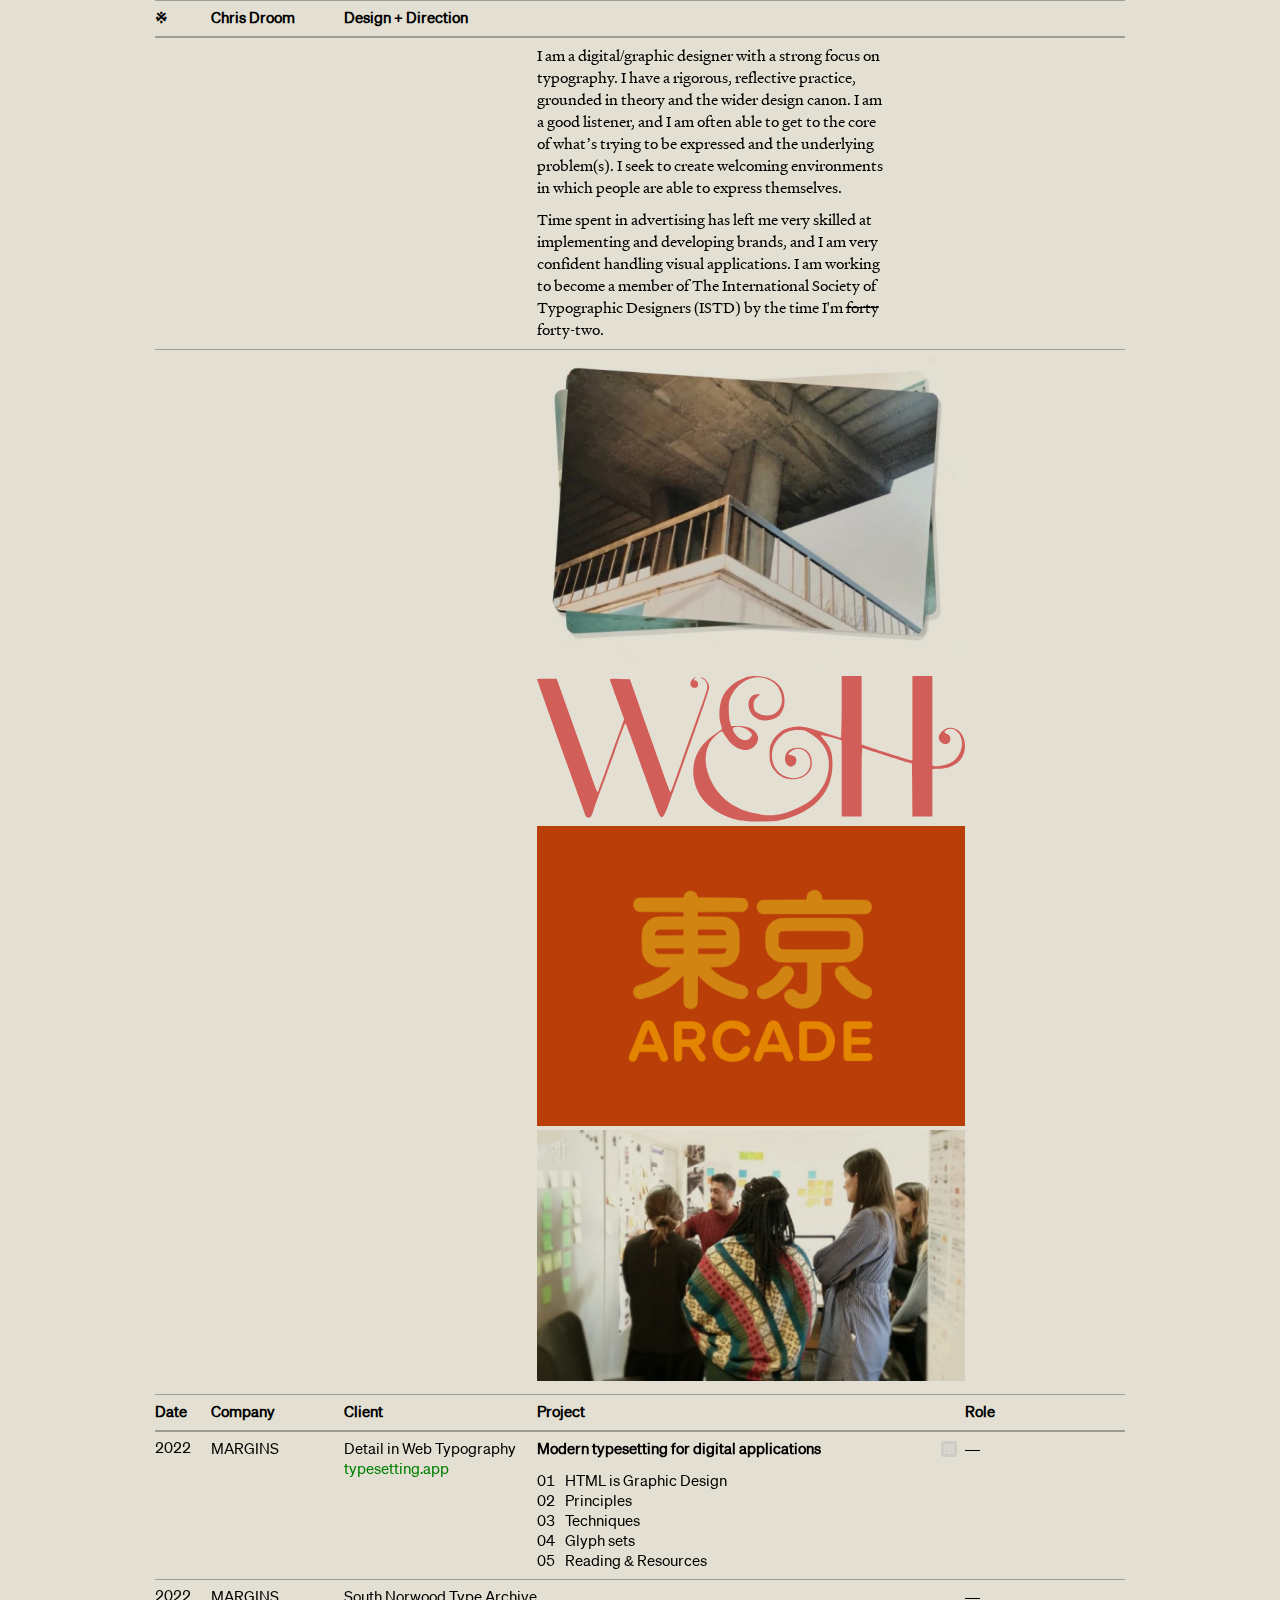
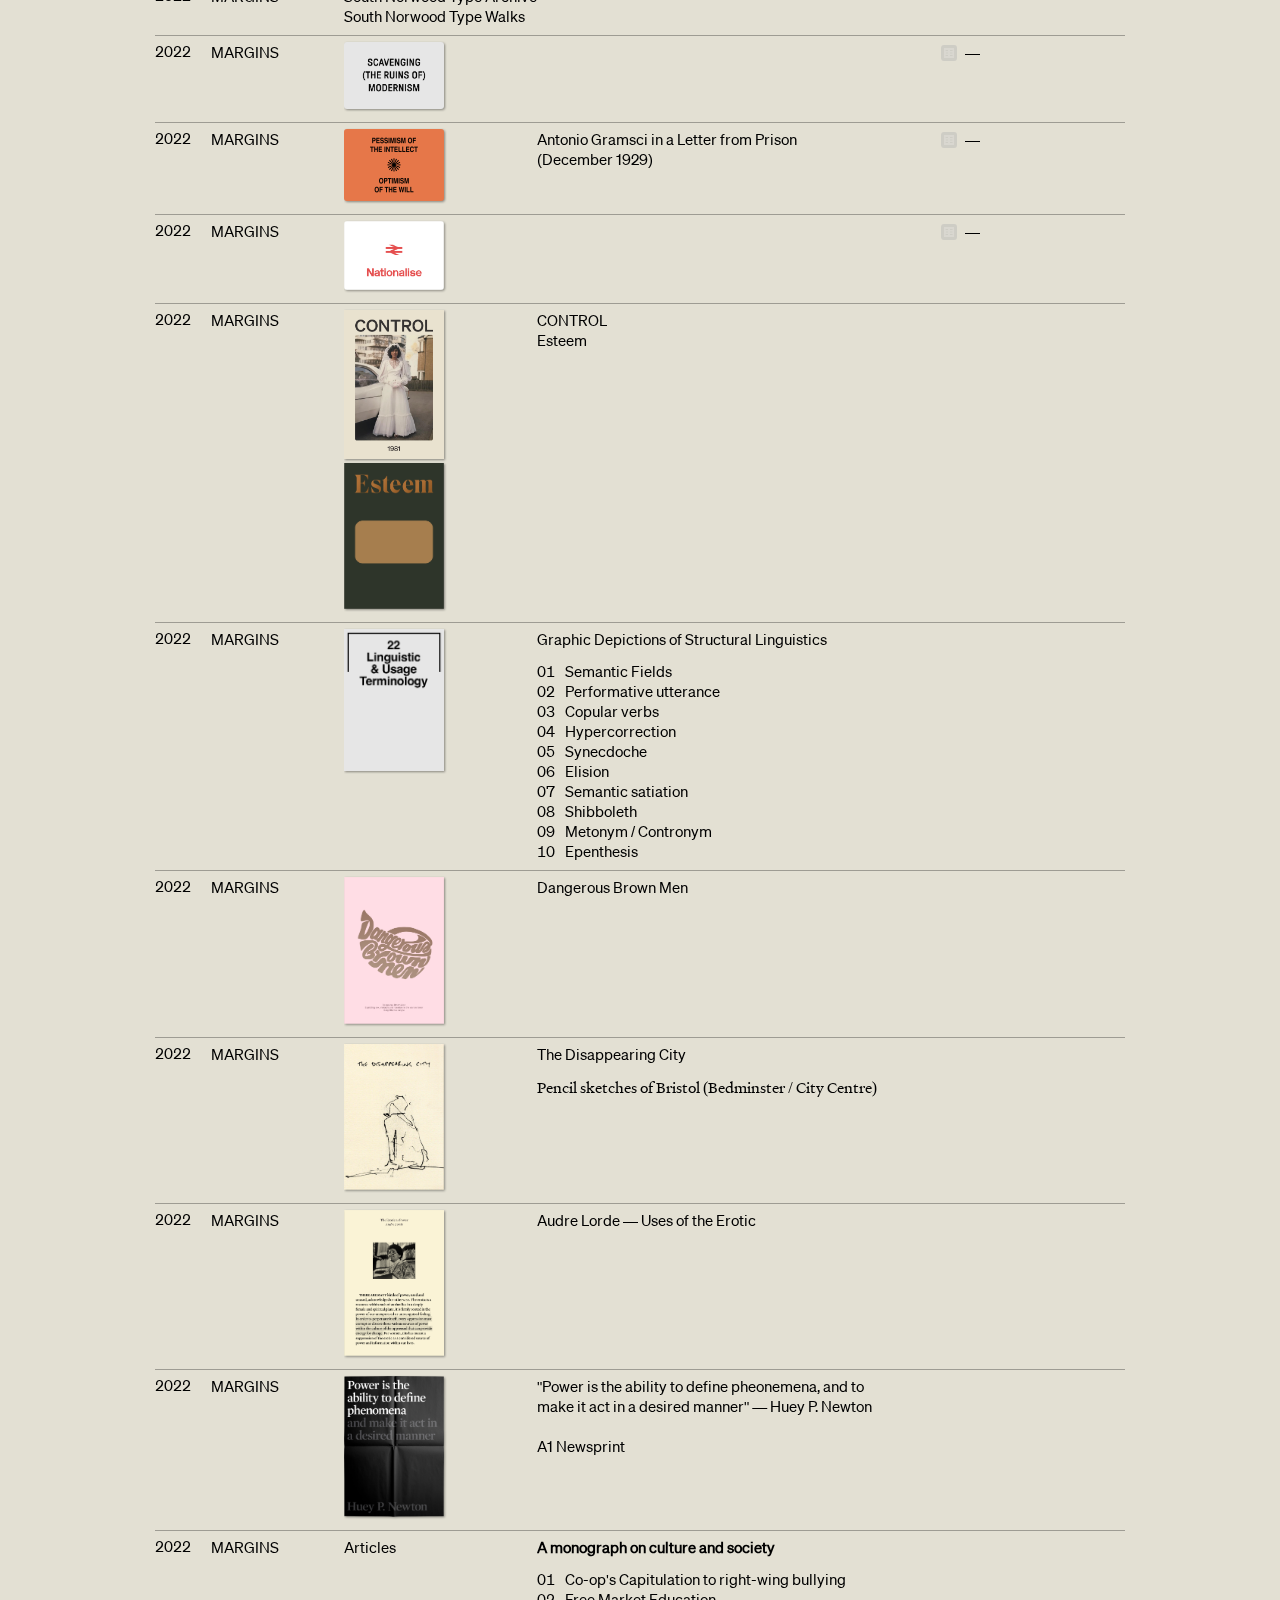
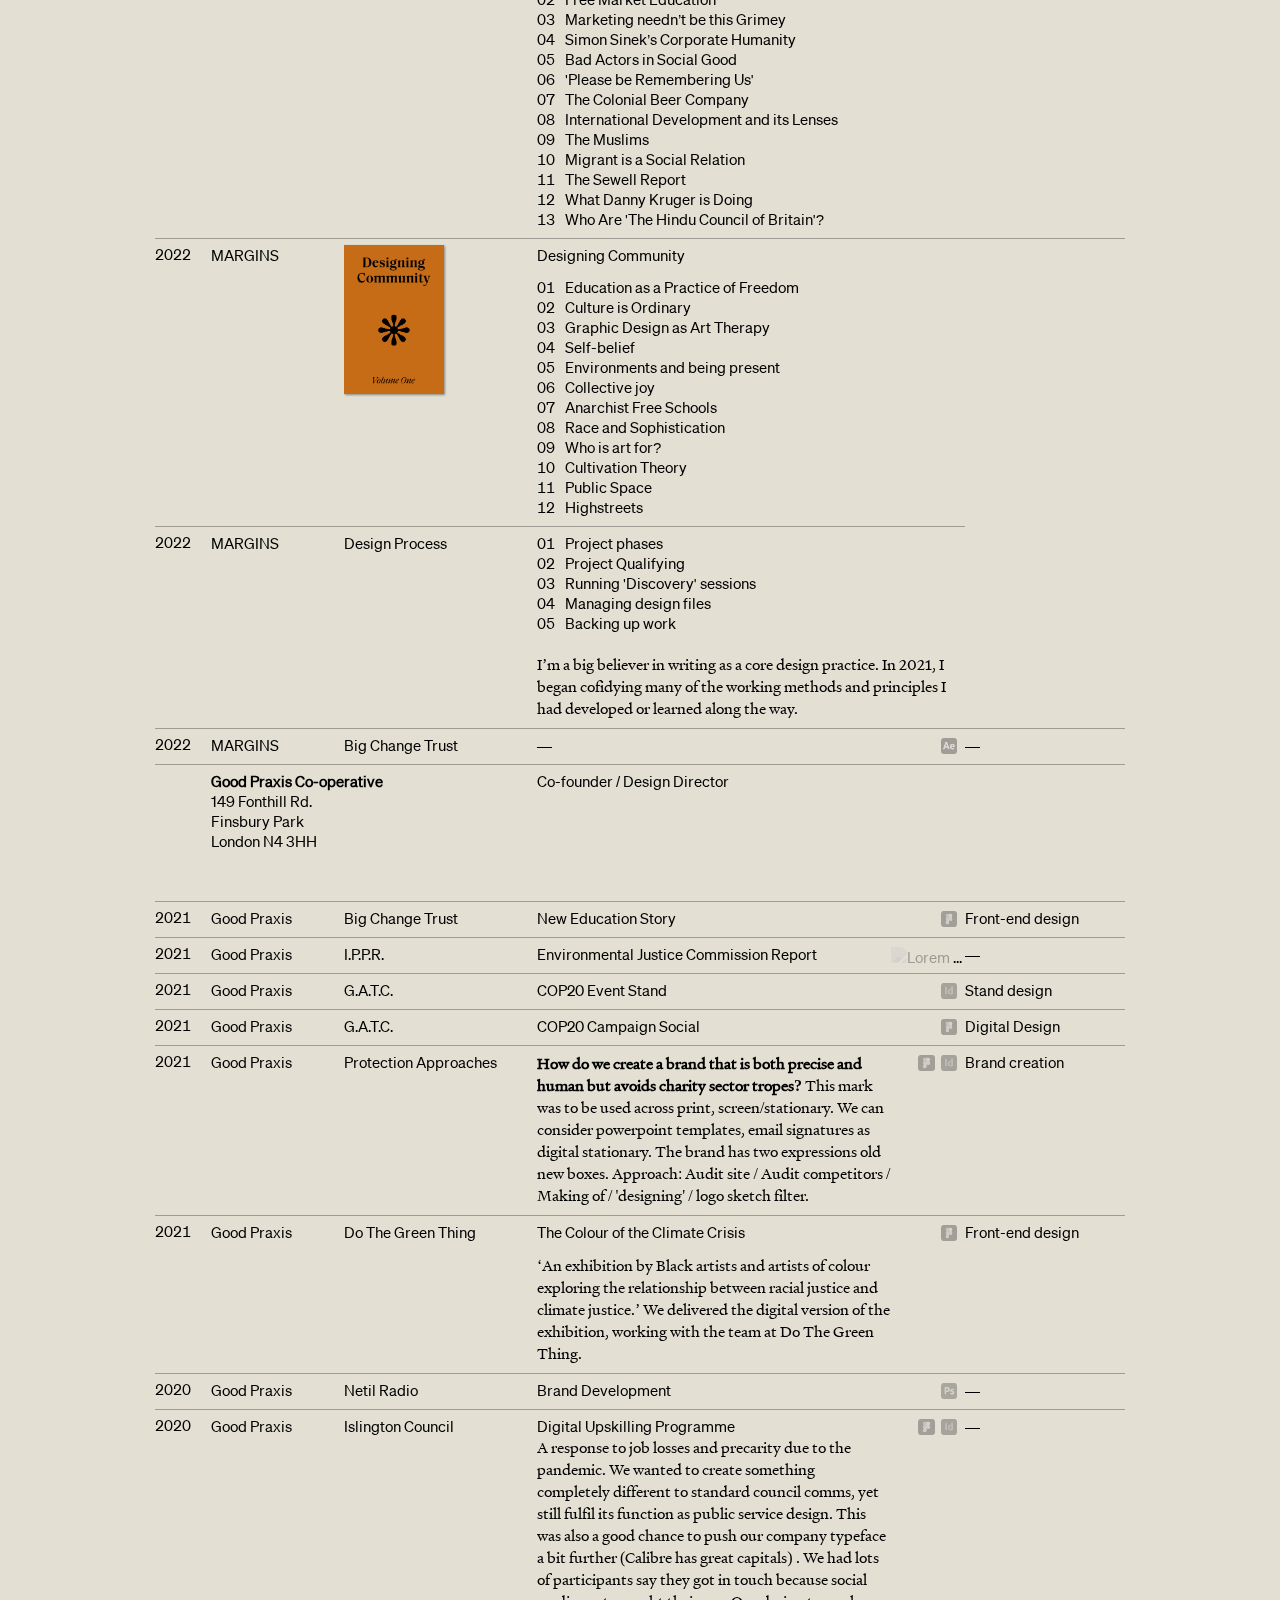
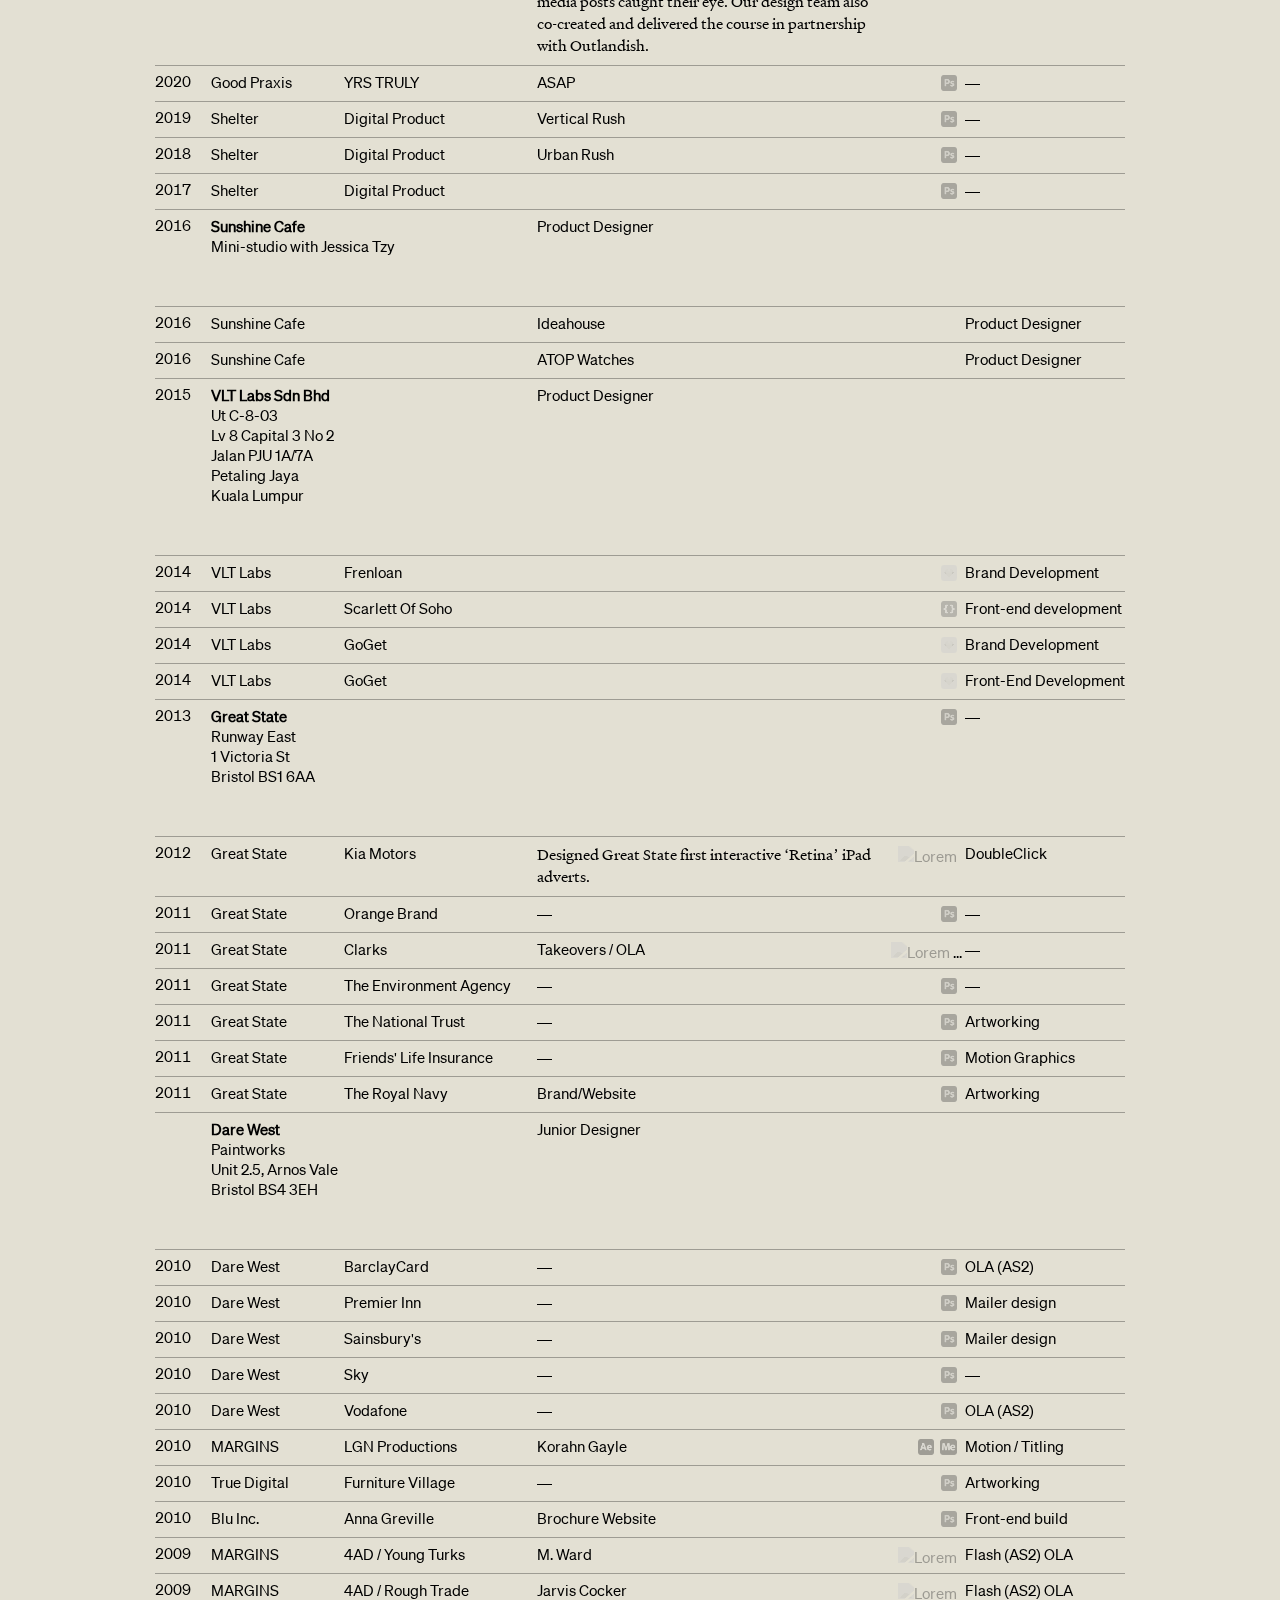
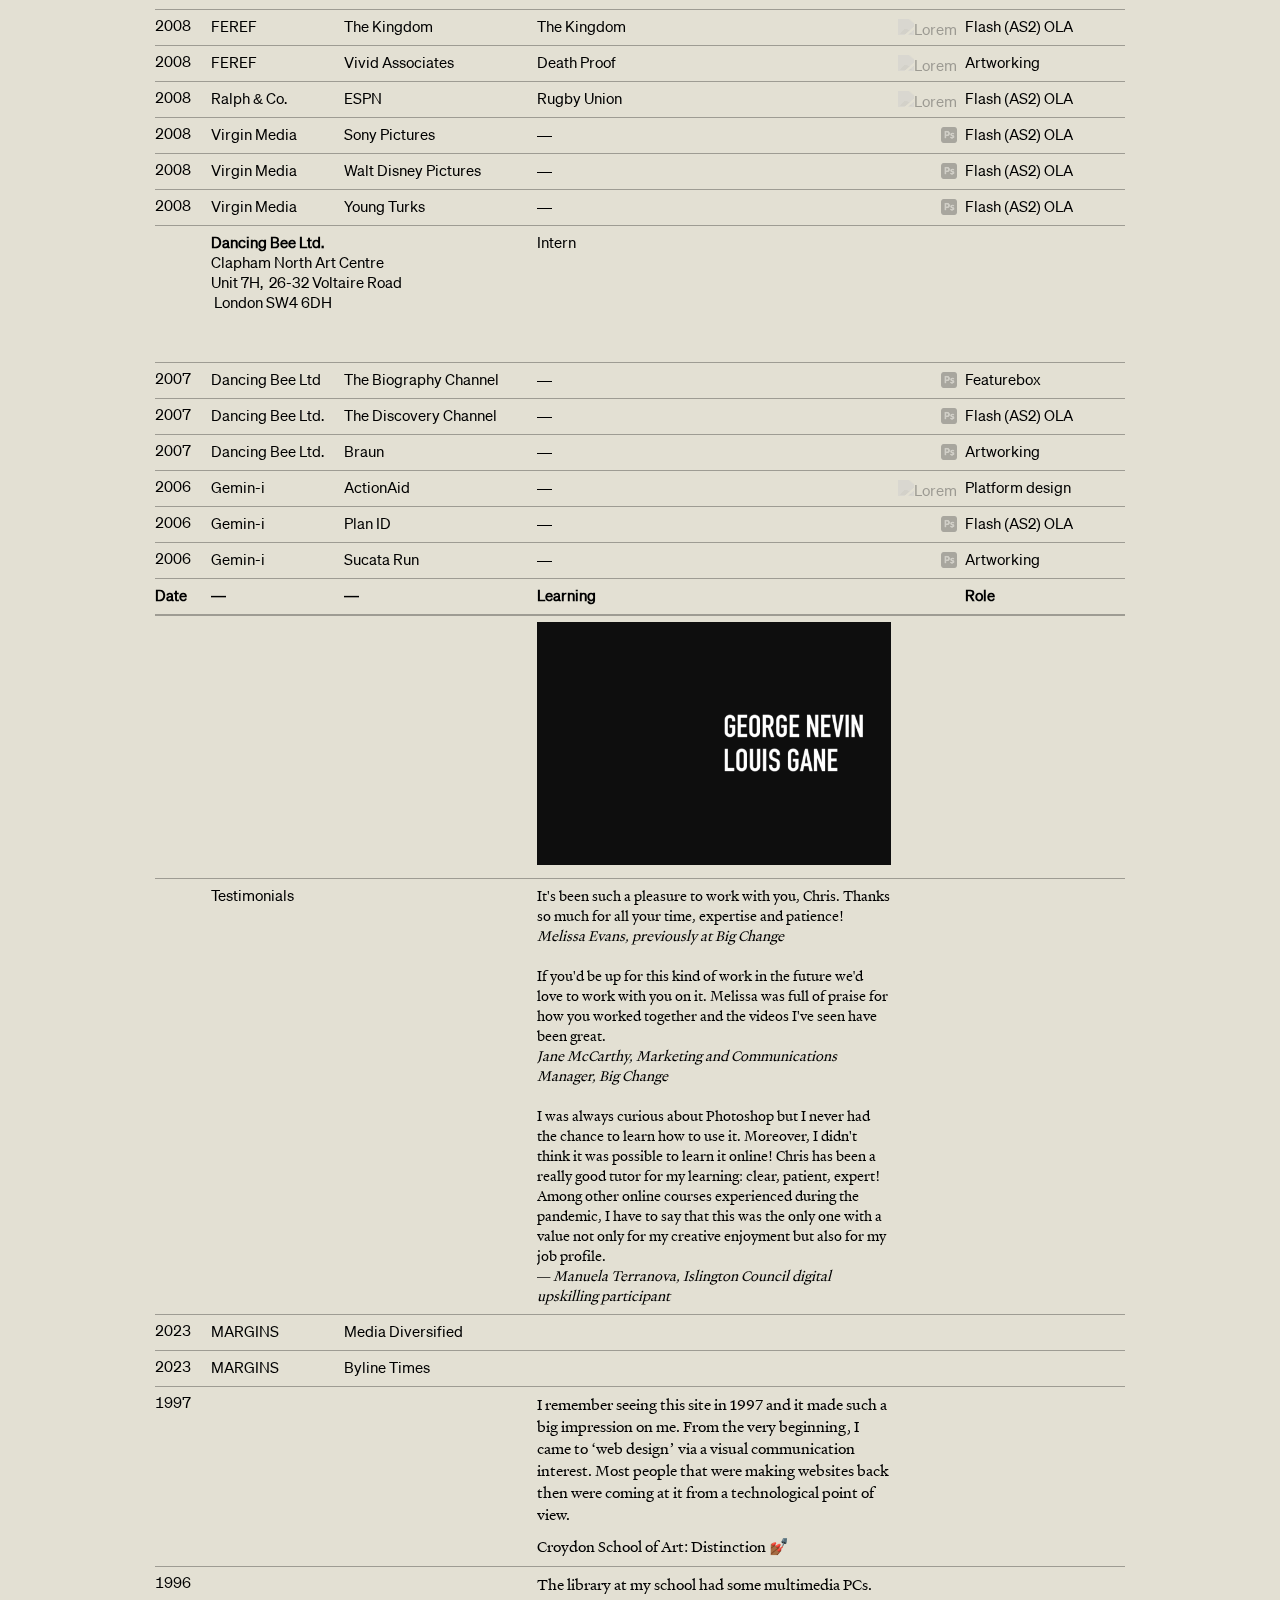
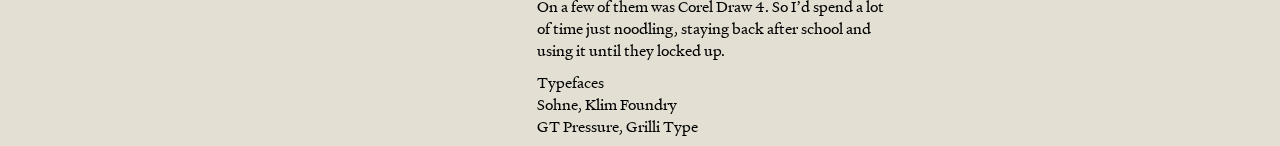
==== commit 98ca21f1: "adds works" ====
--- a/index.html
+++ b/index.html
@@ -41,9 +41,8 @@
                   <td></td>
                   <td></td>
                   <td colspan="2"><img src="projects/photostacks-2.png" class="max multiply" alt="">
-					  <img src="projects/margins-walnuts.png" class="max multiply" alt="">
+					  <img src="projects/margins-walnuts.svg" class="max multiply" alt="">
 					  <img src="projects/margins-arcade.png" class="max multiply" alt="">
-					  <img src="img/me.png" class="max multiply" alt="">
 					  <img src="img/me.png" class="max multiply" alt="">
 					  
                   </td>
@@ -68,7 +67,7 @@
                   <td>Detail in Web Typography<br><a href="http://www.typesetting.app">typesetting.app</a>
                   </td>
                   <td>
-                     <strong>Modern typesetting for digital applications</strong>
+                     <strong><span class="title">Modern typesetting for digital applications</strong></span>
                      <ol>
                         <li>HTML is Graphic Design</li>
                         <li>Principles</li>
@@ -88,22 +87,44 @@
                   <td class="icon"></td>
                   <td>—</td>
                </tr>
-               <tr>
-                  <td>2022</td>
-                  <td>MARGINS</td>
-                  <td><a href="http://www.typefoundries.xyz">typefoundries.xyz</a></td>
-                  <td>&nbsp;</td>
+  
+				
+              <tr>
+                  <td>2022</td>
+                  <td>MARGINS</td>
+                  <td><img src="projects/imprint-modernism.png" class="book shadow round"></td>
+				  <td></td>
                   <td class="icon"><img src="icons/sheets.png" alt="Lorem"></td>
                   <td>—</td>
                </tr>
 				
+              <tr>
+                  <td>2022</td>
+                  <td>MARGINS</td>
+                  <td><img src="projects/imprint-pessimism.png" class="book shadow round"></td>
+				  <td>Antonio Gramsci in a Letter from Prison <br>
+			      (December 1929)&nbsp;</td>
+                  <td class="icon"><img src="icons/sheets.png" alt="Lorem"></td>
+                  <td>—</td>
+              </tr>
+				
+				
+              <tr>
+                  <td>2022</td>
+                  <td>MARGINS</td>
+                  <td><img src="projects/imprint-nationalise.png" class="book shadow round"></td>
+				  <td></td>
+                  <td class="icon"><img src="icons/sheets.png" alt="Lorem"></td>
+                  <td>—</td>
+               </tr>
+				
 				
                <tr>
                   <td>2022</td>
                   <td>MARGINS</td>
                  <td>
-					  <img src="projects/imprint-control.png" class="book" alt="">
-					  <img src="projects/imprint-esteem.png" class="book" alt="">
+					  <img src="projects/imprint-control.png" class="book shadow" alt=""><br/>
+					  <img src="projects/imprint-esteem.png" class="book shadow" alt="">
 					  
 				   </td>
                   <td>
@@ -120,7 +141,7 @@
                   <td>2022</td>
                   <td>MARGINS</td>
                   <td>
-					  <img src="projects/imprint-linguistics.jpg" class="book" alt="">
+					  <img src="projects/imprint-linguistics.jpg" class="book shadow" alt="">
 					  
 		      </td>
                   <td><span class="title">Graphic Depictions of Structural Linguistics</span>
@@ -136,7 +157,7 @@
 						  <li>Metonym / Contronym</li>
 						  <li>Epenthesis</li>
 					  </ol>
-					  </td>
+			  </td>
                   <td></td>
                   <td></td>
               </tr>
@@ -144,7 +165,7 @@
                   <td>2022</td>
                   <td>MARGINS</td>
                   <td>
-					  <img src="projects/imprint-dbm.png" class="book" alt=""><br/>
+					  <img src="projects/imprint-dbm.png" class="book shadow" alt=""><br/>
 				   </td>
                   <td>
                      <ul>
@@ -161,7 +182,7 @@
                   <td>2022</td>
                   <td>MARGINS</td>
                   <td>
-				    <img src="projects/imprint-city.png" class="book" alt=""><br/>
+				    <img src="projects/imprint-city.png" class="book shadow" alt=""><br/>
 			     </td>
                   <td><span class="title">The Disappearing City</span><p>Pencil sketches of Bristol (Bedminster / City Centre)</p></td>
                   <td></td>
@@ -172,7 +193,7 @@
                   <td>2022</td>
                   <td>MARGINS</td>
                   <td>
-				    <img src="projects/imprint-lorde.png" class="book" alt=""><br/>
+				    <img src="projects/imprint-lorde.png" class="book shadow" alt=""><br/>
 			     </td>
                   <td>Audre Lorde — Uses of the Erotic</td>
                   <td></td>
@@ -184,7 +205,7 @@
                   <td>2022</td>
                   <td>MARGINS</td>
                   <td>
-				    <img src="projects/imprint-newton.png" class="book" alt=""><br/>
+				    <img src="projects/imprint-newton.png" class="book shadow" alt=""><br/>
 			     </td>
                   <td>"Power is the ability to define pheonemena, and to make it act in a desired manner" — Huey P. Newton<br>
                     <br>
@@ -222,7 +243,7 @@
                <tr>
                   <td>2022</td>
                   <td>MARGINS</td>
-                  <td><img src="projects/imprint-community.png" class="book" alt=""></td>
+                  <td><img src="projects/imprint-community.png" class="book shadow" alt=""></td>
                   <td>
                      <span class="title">Designing Community</span>
                      <ol>
@@ -390,6 +411,39 @@
                   <td class="icon"><img src="icons/photoshop.png" alt="Lorem"></td>
                   <td>—</td>
                </tr>
+			
+				
+				
+               <tr class="company">
+                  <td>2016</td>
+                  <td colspan="2"><strong>Sunshine Cafe</strong><br>
+                     Mini-studio with Jessica Tzy&nbsp;<br>
+                     </p>
+                  </td>
+                  <td>Product Designer</td>
+                  <td></td>
+                  <td></td>
+               </tr>
+	   
+		               <tr>
+                  <td>2016</td>
+                  <td>Sunshine Cafe</td>
+					<td></td>
+                  <td>Ideahouse</td>
+                  <td></td>
+                  <td>Product Designer</td>
+	   </tr>
+	   
+	   			<tr>
+                  <td>2016</td>
+                  <td>Sunshine Cafe</td>
+					<td></td>
+                  <td>ATOP Watches</td>
+                  <td></td>
+                  <td>Product Designer</td>
+               </tr>		
+	   
+	   
                <tr class="company">
                   <td>2015</td>
                   <td colspan="2"><strong>VLT Labs Sdn Bhd</strong><br>
@@ -404,6 +458,9 @@
                   <td></td>
                   <td></td>
                </tr>
+	   
+	   
+	   
                <tr>
                   <td>2014</td>
                   <td>VLT Labs</td>
--- a/css/portfolio.css
+++ b/css/portfolio.css
@@ -22,6 +22,13 @@
      font-family: 'Heldane Reg', serif;
 	padding: 0;
 	margin: 0;
+}
+
+.round{
+	border-radius: 3px;
+}
+.shadow{
+	filter: drop-shadow(1px 1px 1px rgba(0,0,0,0.4));
 }
 
 cite + blockquote{
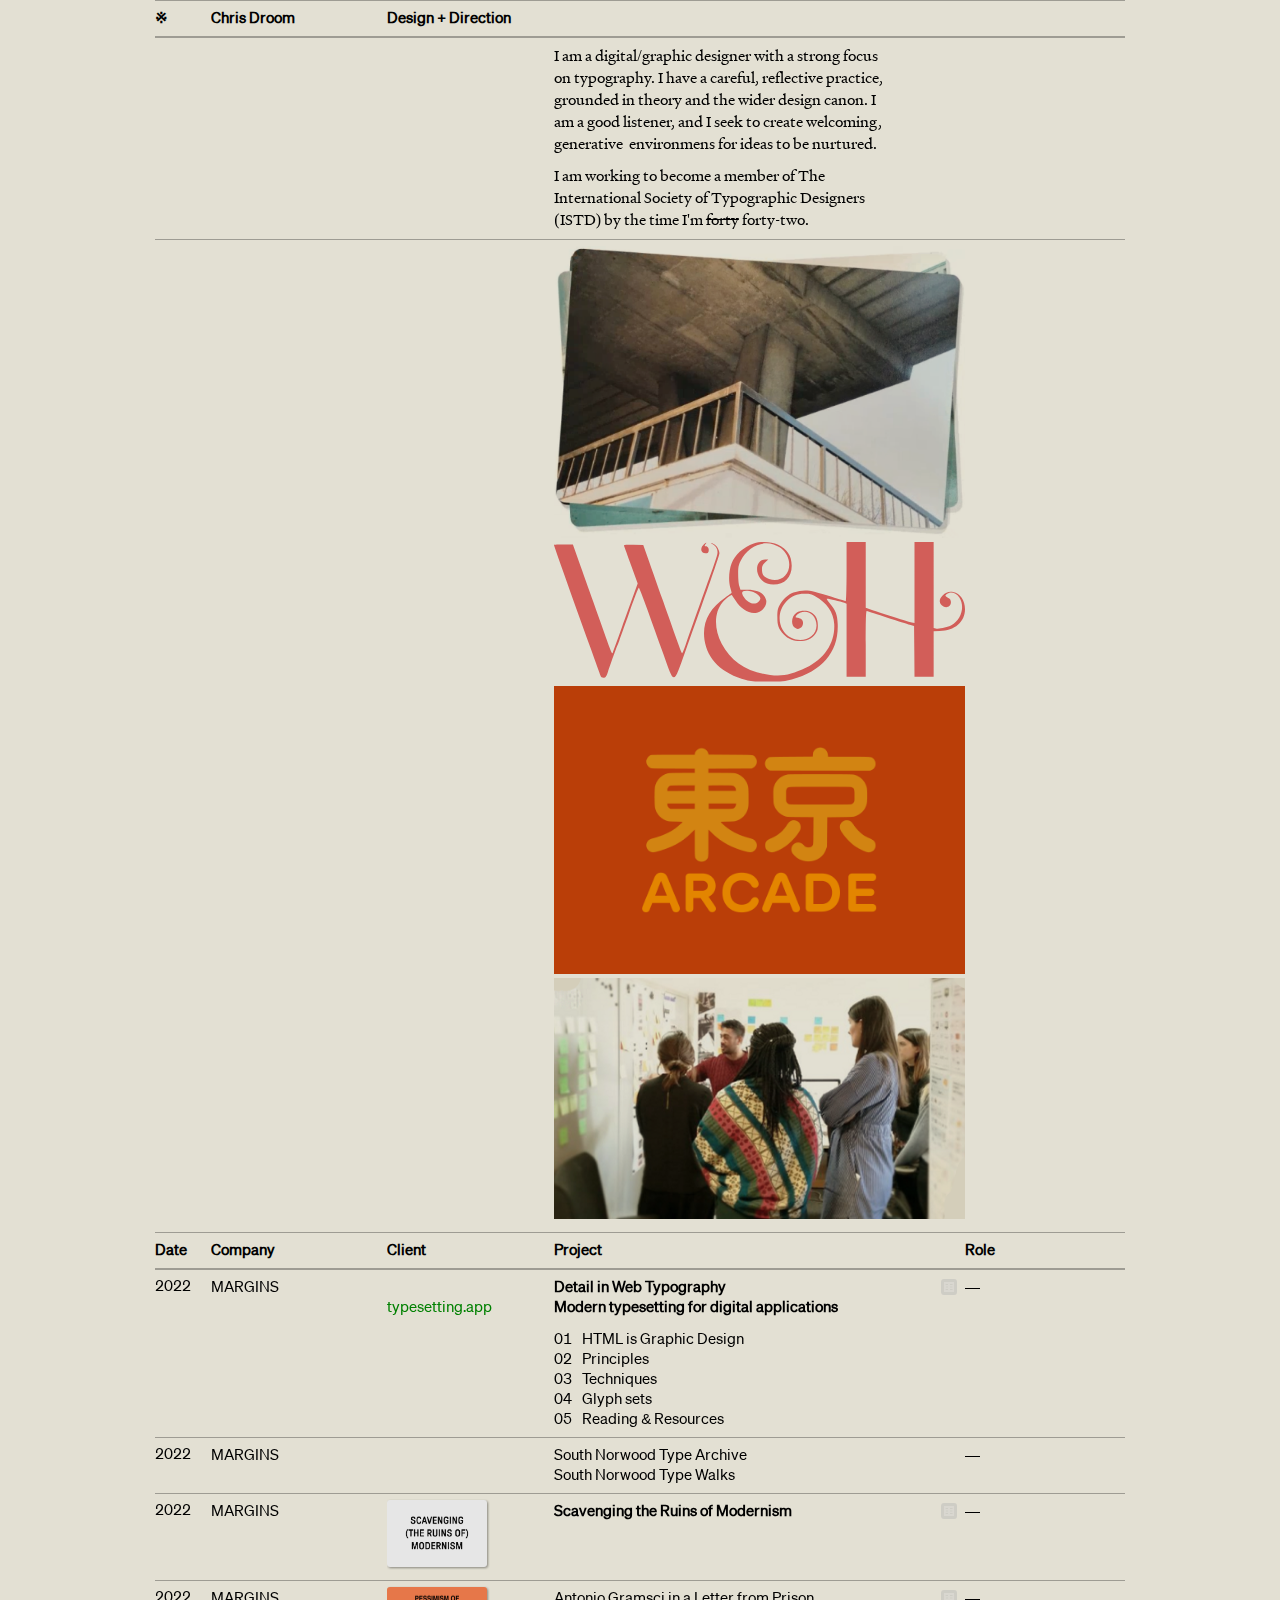
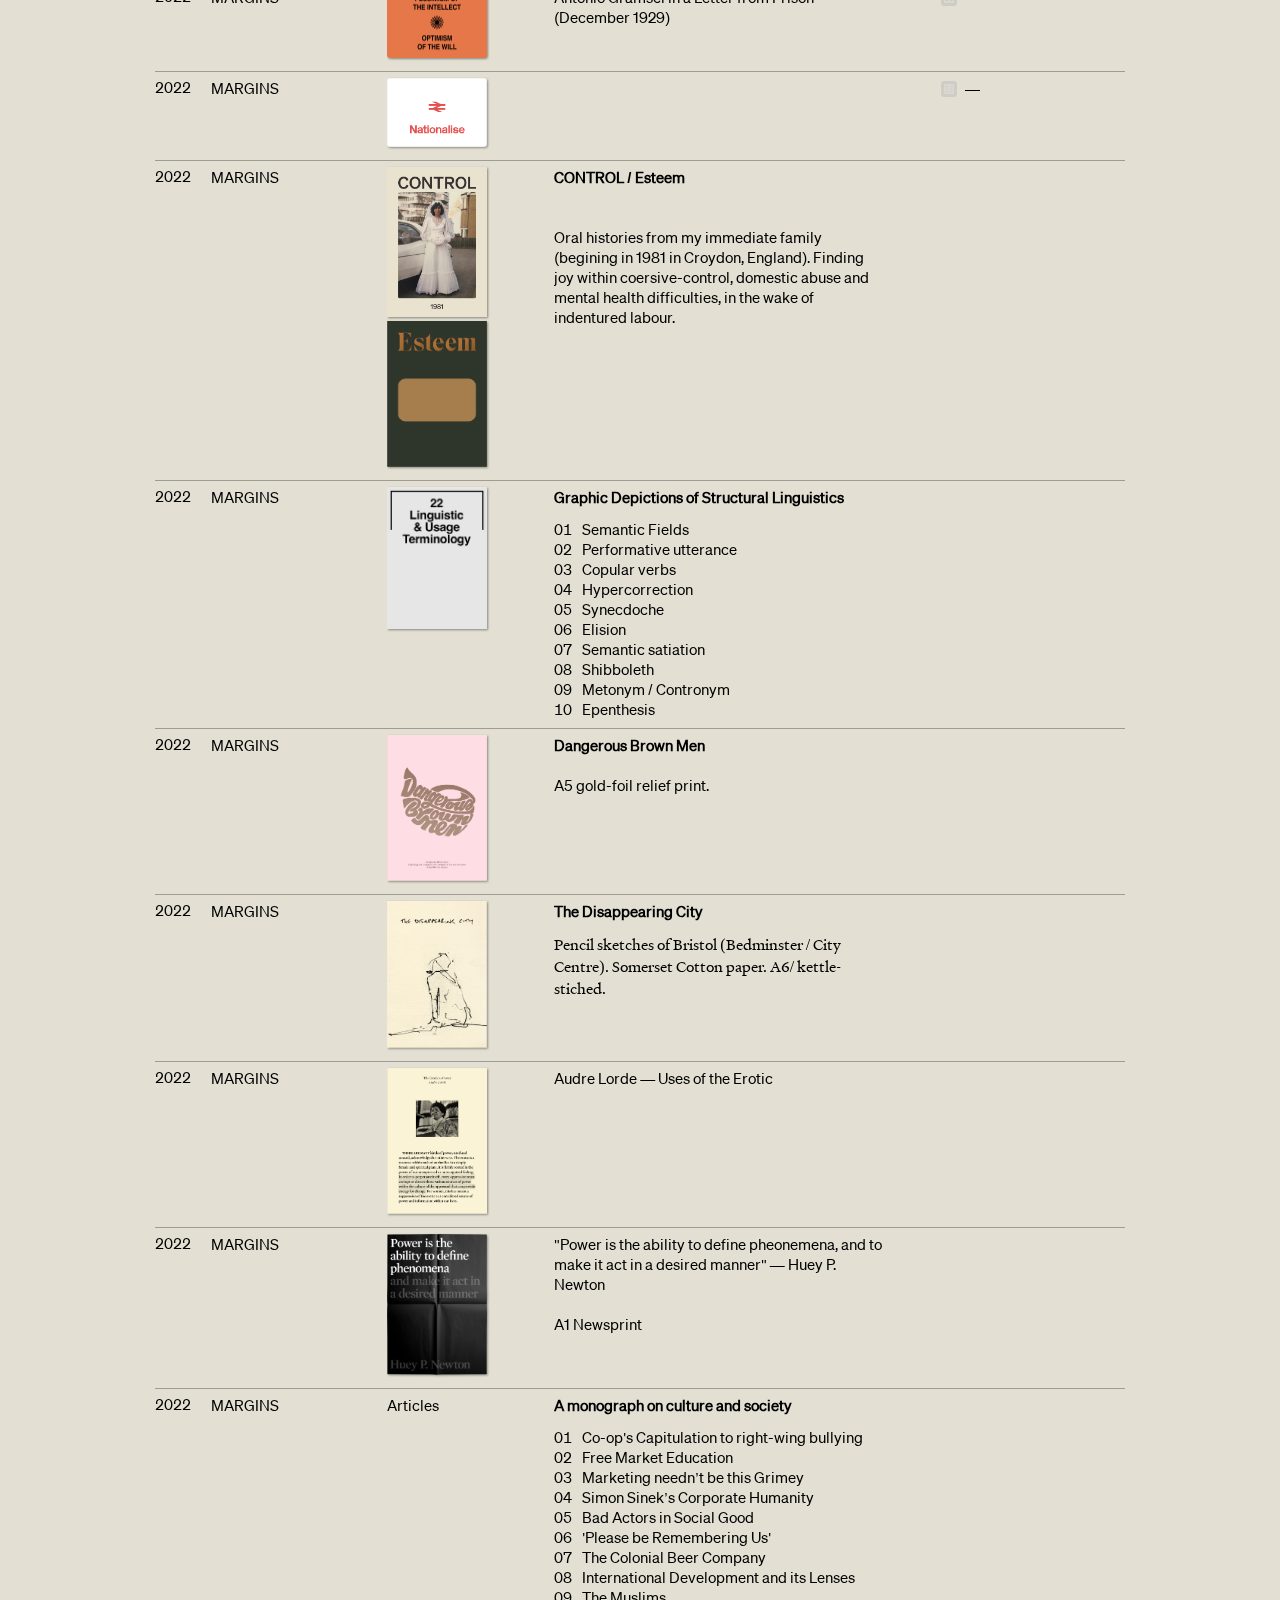
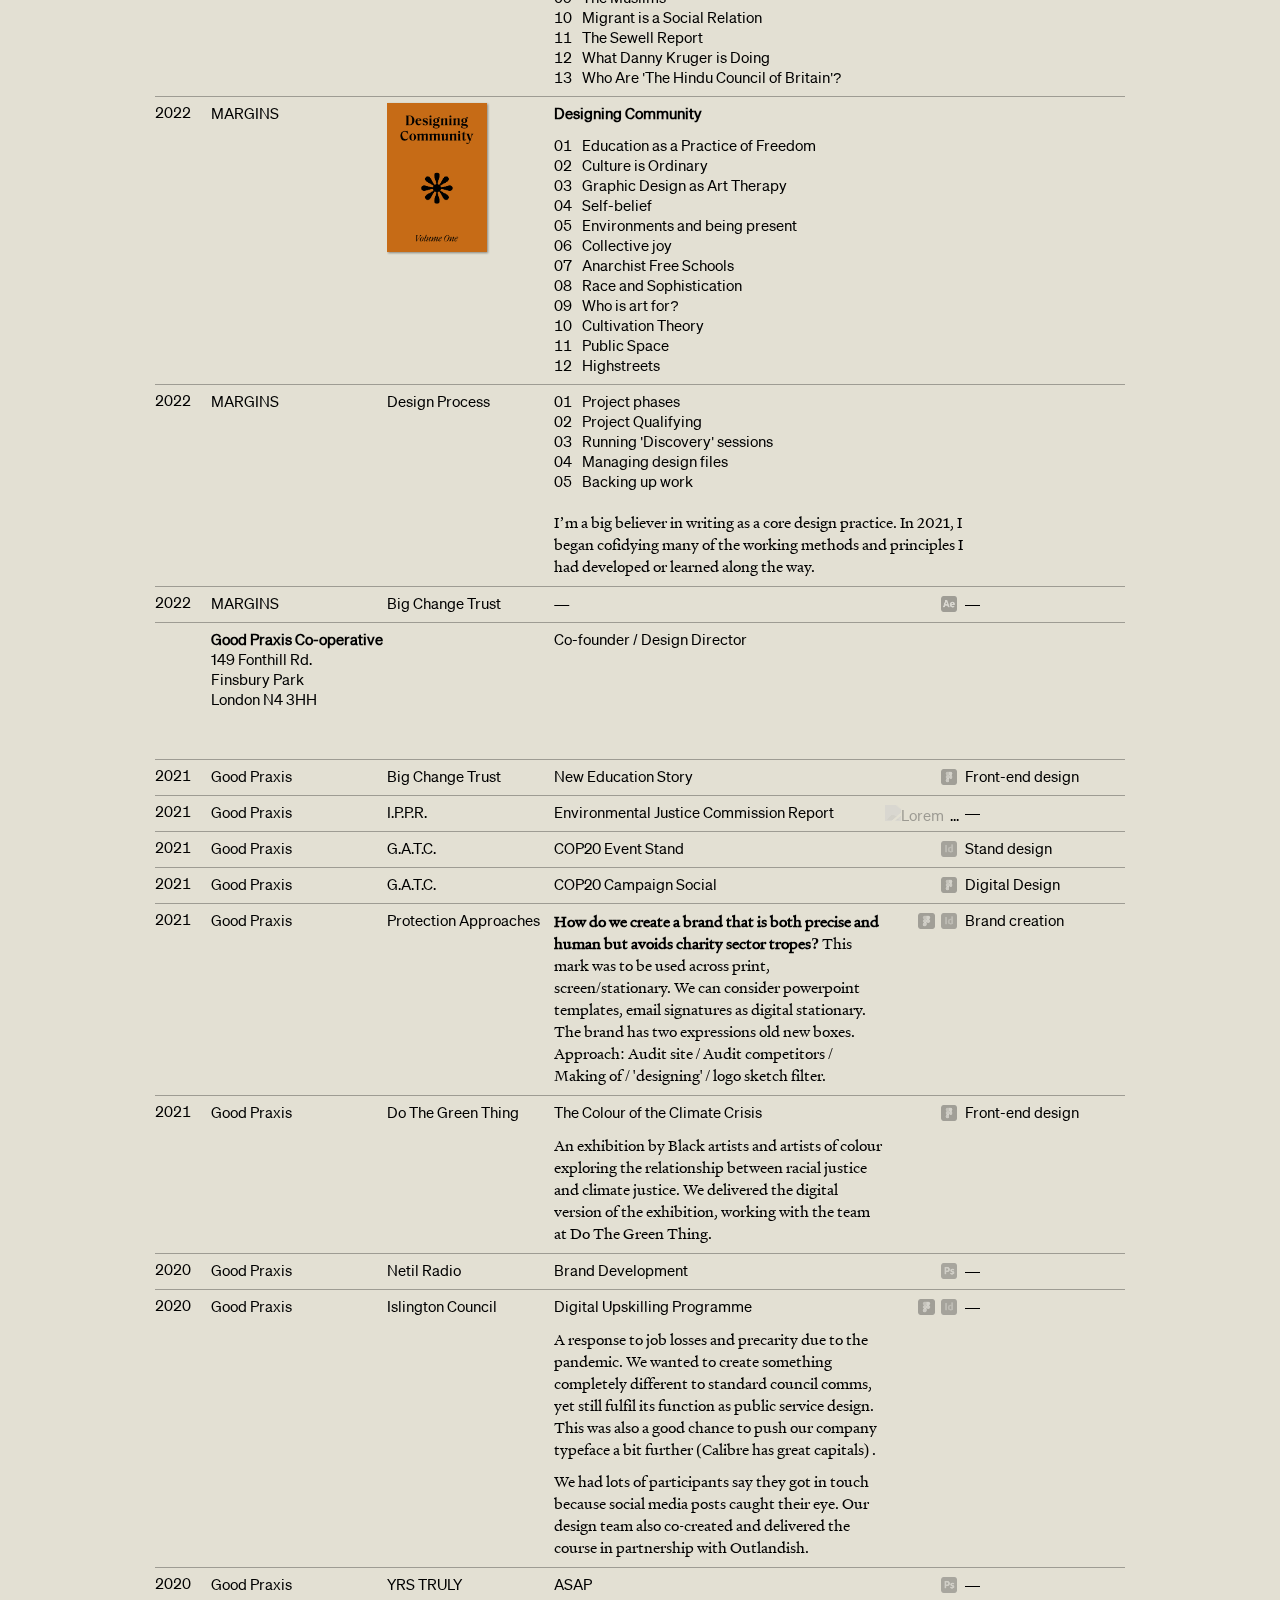
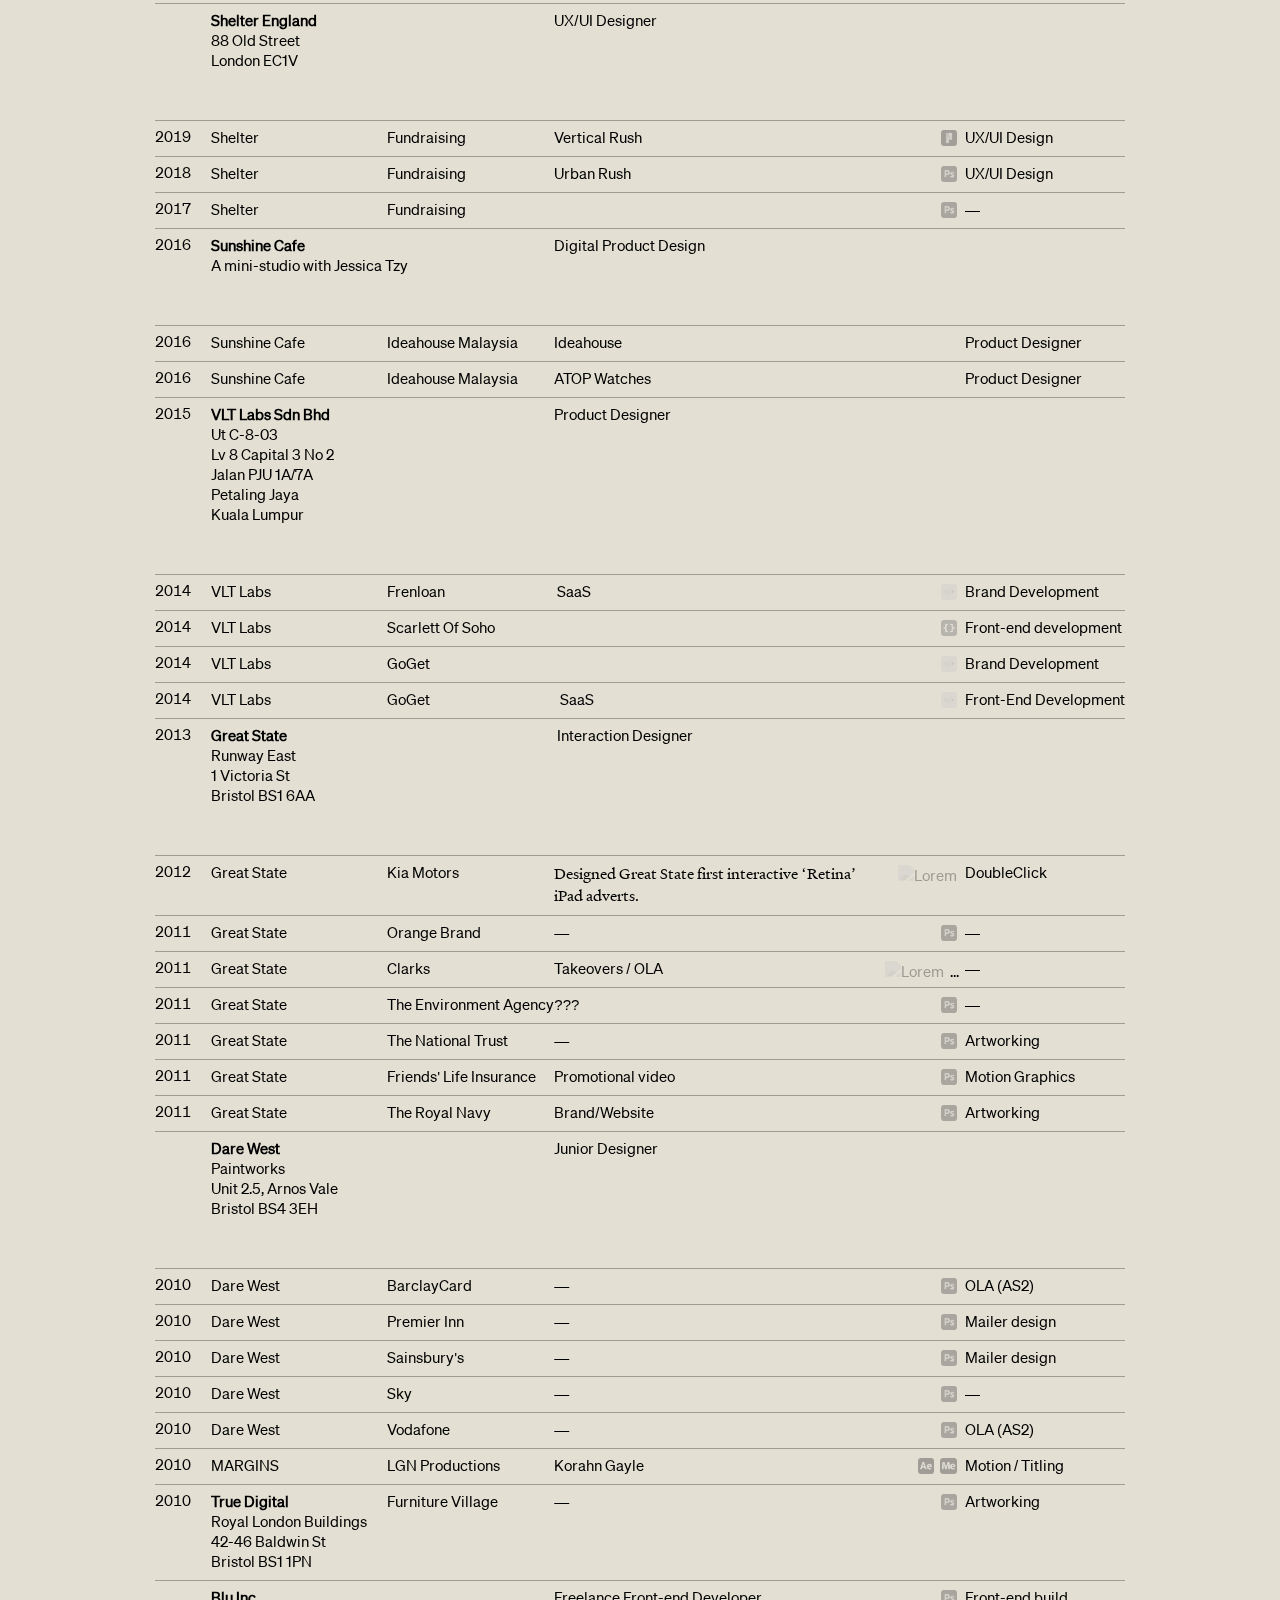
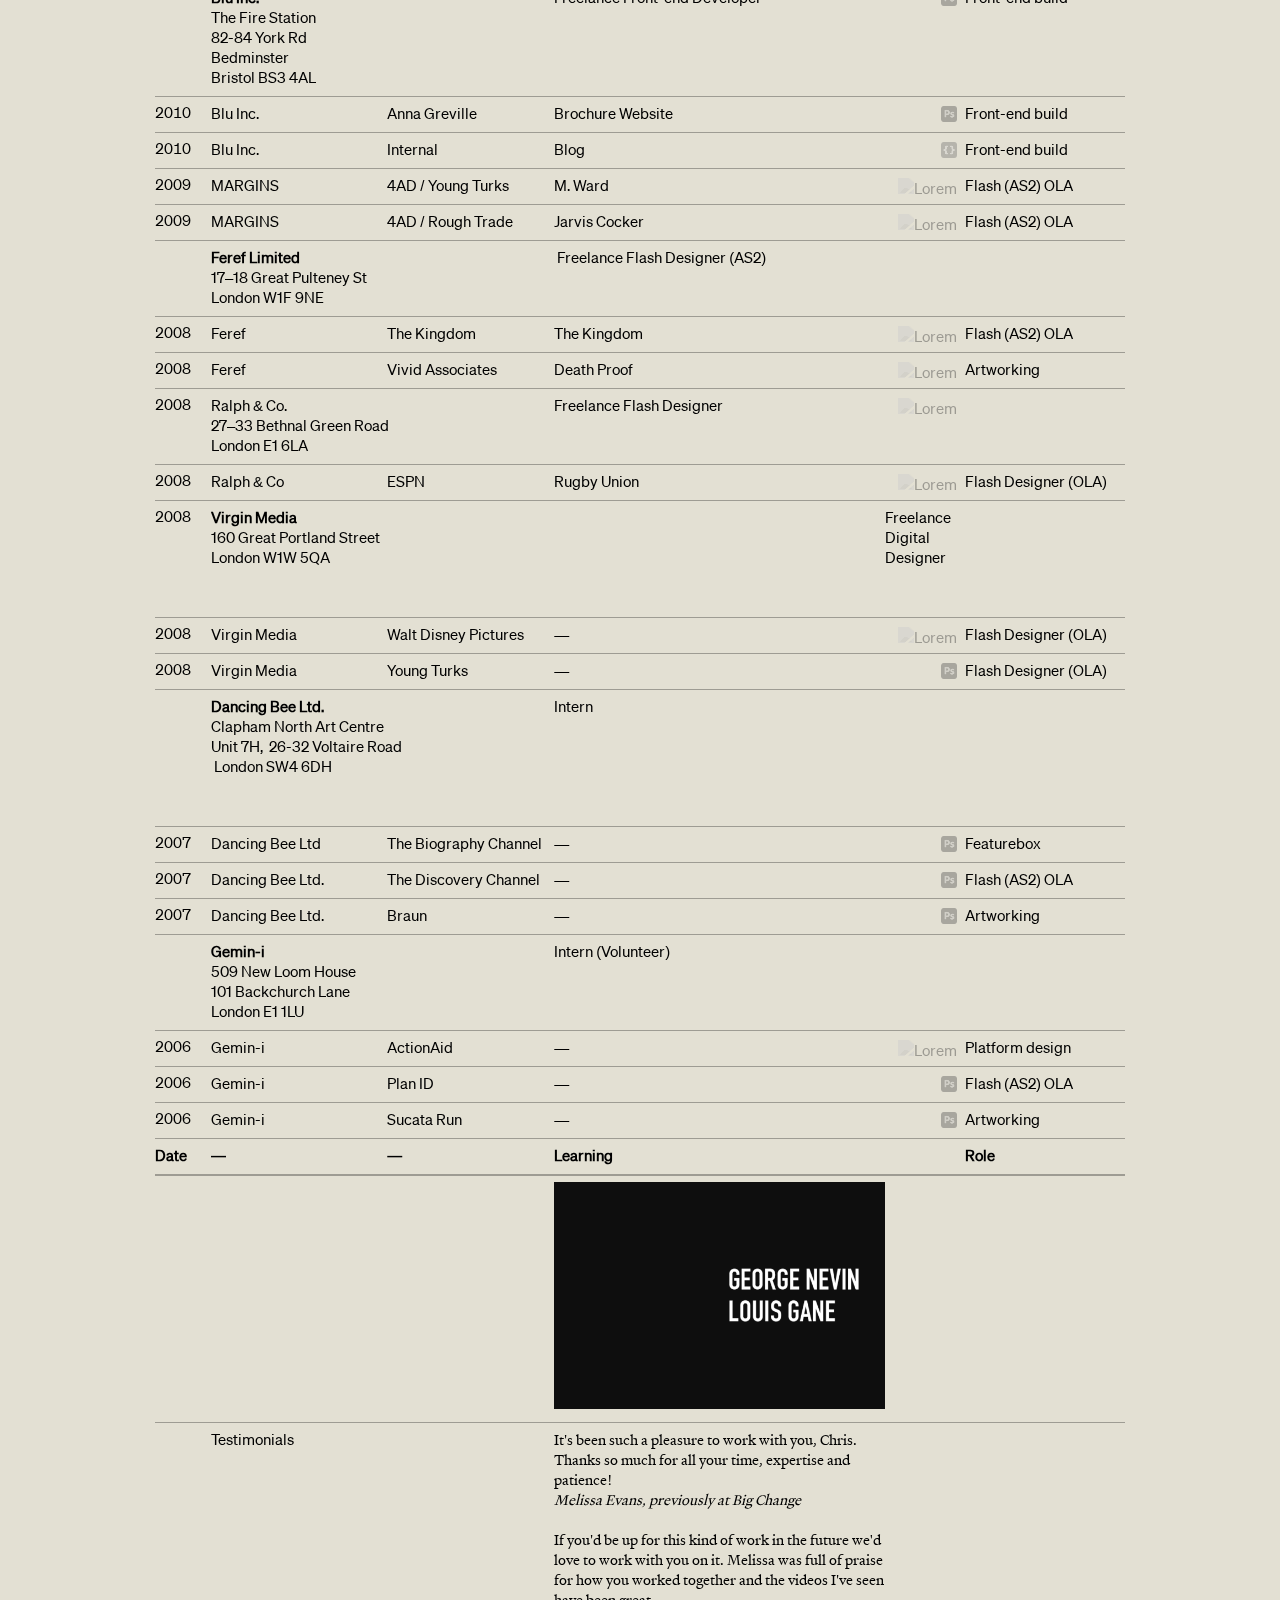
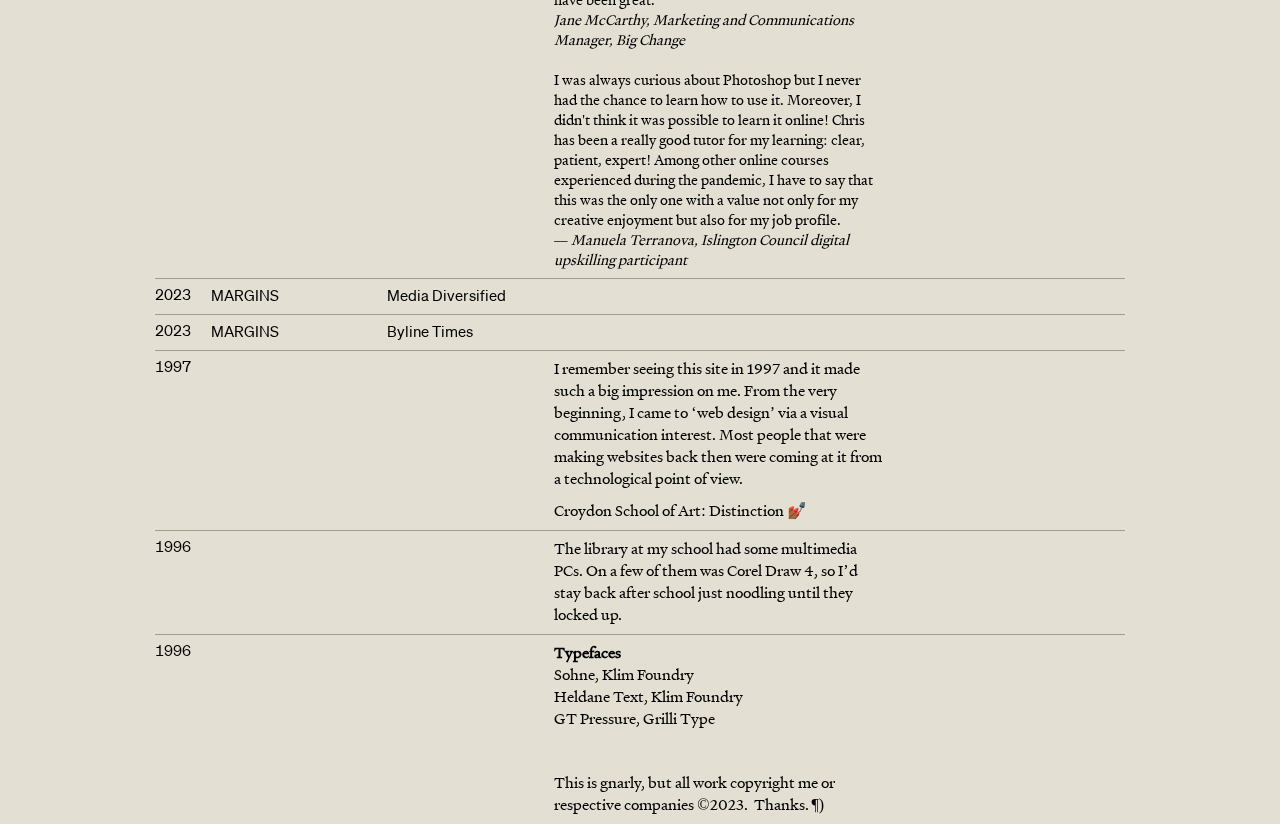
==== commit 92fa96f2: "adds work history" ====
--- a/index.html
+++ b/index.html
@@ -29,9 +29,8 @@
                   <td></td>
                   <td></td>
                   <td>
-                     <p>I am a digital/graphic designer with a strong focus on typography.  I have a rigorous, reflective practice, grounded in  theory and the wider design canon.  I am a good listener, and I am often able to get to the core of what’s trying to be expressed and the underlying problem(s). I seek to create welcoming environments in which people are able to  express themselves.</p>
-                     <p>Time spent in advertising has left me very skilled at implementing and developing brands, and I am very confident handling visual applications. I am working to become a member of The International Society of Typographic Designers (ISTD) by the time I'm <span class="strike">forty</span> forty-two.</p>
-                  </td>
+                     <p>I am a digital/graphic designer with a strong focus on typography.  I have a careful, reflective practice, grounded in  theory and the wider design canon.  I am a good listener, and  I seek to create welcoming, generative&nbsp; environmens for ideas to be nurtured.&nbsp;</p>
+                     <p>I am working to become a member of The International Society of Typographic Designers (ISTD) by the time I'm <span class="strike">forty</span> forty-two.</p></td>
                   <td class="icon"></td>
                   <td></td>
                </tr>
@@ -63,11 +62,11 @@
             <tbody>
                <tr>
                   <td>2022</td>
-                  <td>MARGINS</td>
-                  <td>Detail in Web Typography<br><a href="http://www.typesetting.app">typesetting.app</a>
-                  </td>
-                  <td>
-                     <strong><span class="title">Modern typesetting for digital applications</strong></span>
+                 <td>MARGINS</td>
+                  <td><br><a href="http://www.typesetting.app">typesetting.app</a>
+                  </td>
+                 <td>
+                     <strong><span class="title"><strong>Detail in Web Typography</strong><br/> Modern typesetting for digital applications</strong></span>
                      <ol>
                         <li>HTML is Graphic Design</li>
                         <li>Principles</li>
@@ -82,8 +81,9 @@
                <tr>
                   <td>2022</td>
                   <td>MARGINS</td>
-                  <td>South Norwood Type Archive<br>South Norwood Type Walks</td>
-                  <td>&nbsp;</td>
+                  <td>&nbsp;</td>
+                  <td>South Norwood Type Archive<br>
+                  South Norwood Type Walks</td>
                   <td class="icon"></td>
                   <td>—</td>
                </tr>
@@ -93,17 +93,17 @@
                   <td>2022</td>
                   <td>MARGINS</td>
                   <td><img src="projects/imprint-modernism.png" class="book shadow round"></td>
-				  <td></td>
+				  <td><strong>Scavenging the Ruins of Modernism</strong></td>
                   <td class="icon"><img src="icons/sheets.png" alt="Lorem"></td>
                   <td>—</td>
-               </tr>
+              </tr>
 				
               <tr>
                   <td>2022</td>
                   <td>MARGINS</td>
                   <td><img src="projects/imprint-pessimism.png" class="book shadow round"></td>
 				  <td>Antonio Gramsci in a Letter from Prison <br>
-			      (December 1929)&nbsp;</td>
+		        (December 1929)&nbsp;</td>
                   <td class="icon"><img src="icons/sheets.png" alt="Lorem"></td>
                   <td>—</td>
               </tr>
@@ -116,7 +116,7 @@
 				  <td></td>
                   <td class="icon"><img src="icons/sheets.png" alt="Lorem"></td>
                   <td>—</td>
-               </tr>
+              </tr>
 				
 				
                <tr>
@@ -126,12 +126,13 @@
 					  <img src="projects/imprint-control.png" class="book shadow" alt=""><br/>
 					  <img src="projects/imprint-esteem.png" class="book shadow" alt="">
 					  
-				   </td>
+			     </td>
                   <td>
                      <ul>
-                        <li>CONTROL</li>
-                        <li>Esteem</li>
+                        <li><strong>CONTROL /&nbsp;Esteem</strong></li>
                         <li>&nbsp;</li>
+                       <li>&nbsp;</li>
+                        <li>Oral histories from my immediate family (begining in 1981 in Croydon, England). Finding joy within coersive-control, domestic abuse and mental health difficulties, in the wake of indentured labour.</li>
                      </ul>
                   </td>
                   <td></td>
@@ -144,9 +145,9 @@
 					  <img src="projects/imprint-linguistics.jpg" class="book shadow" alt="">
 					  
 		      </td>
-                  <td><span class="title">Graphic Depictions of Structural Linguistics</span>
+                  <td><span class="title"><strong>Graphic Depictions of Structural Linguistics</strong></span>
 					  <ol>
-						  <li>Semantic Fields</li>
+					    <li>Semantic Fields</li>
 						  <li>Performative utterance</li>
 						  <li>Copular verbs</li>
 						  <li>Hypercorrection</li>
@@ -156,7 +157,7 @@
 						  <li>Shibboleth</li>
 						  <li>Metonym / Contronym</li>
 						  <li>Epenthesis</li>
-					  </ol>
+				    </ol>
 			  </td>
                   <td></td>
                   <td></td>
@@ -166,11 +167,13 @@
                   <td>MARGINS</td>
                   <td>
 					  <img src="projects/imprint-dbm.png" class="book shadow" alt=""><br/>
-				   </td>
+			     </td>
                   <td>
                      <ul>
-                        <li>Dangerous Brown Men</li>
-                        <li>&nbsp;</li>
+                        <li><strong>Dangerous Brown Men</strong></li>
+                        <li><br>
+                        A5 gold-foil relief print.&nbsp;</li>
+<li>&nbsp;</li>
                         <li>&nbsp;</li>
                      </ul>
                   </td>
@@ -184,7 +187,7 @@
                   <td>
 				    <img src="projects/imprint-city.png" class="book shadow" alt=""><br/>
 			     </td>
-                  <td><span class="title">The Disappearing City</span><p>Pencil sketches of Bristol (Bedminster / City Centre)</p></td>
+                  <td><span class="title"><strong>The Disappearing City</strong></span>                    <p>Pencil sketches of Bristol (Bedminster / City Centre). Somerset Cotton paper. A6/ kettle-stiched.</p></td>
                   <td></td>
                   <td></td>
                </tr>
@@ -245,9 +248,9 @@
                   <td>MARGINS</td>
                   <td><img src="projects/imprint-community.png" class="book shadow" alt=""></td>
                   <td>
-                     <span class="title">Designing Community</span>
+                     <span class="title"><strong>Designing Community</strong></span>
                      <ol>
-                        <li>Education as a Practice of Freedom</li>
+                       <li>Education as a Practice of Freedom</li>
                         <li>Culture is Ordinary</li>
                         <li>Graphic Design as Art Therapy</li>
                         <li>Self-belief</li>
@@ -259,8 +262,8 @@
                         <li>Cultivation Theory</li>
                         <li>Public Space</li>
                         <li>Highstreets</li>
-                     </ol>
-                  </td>
+                    </ol>
+                 </td>
                   <td></td>
                   <td></td>
                </tr>
@@ -278,6 +281,7 @@
                      </ol>
                      <p>I’m a big believer in writing as a core design practice. In 2021, I began cofidying many of the working methods and principles I had developed or learned along the way.</p>
                   </td>
+				   <td></td>
                </tr>
                <tr>
                   <td>2022</td>
@@ -350,7 +354,7 @@
                   <td>Do The Green Thing</td>
                   <td>
                      <span class="title">The Colour of the Climate Crisis</span>
-                     <p>‘An exhibition by Black artists and artists of colour exploring the relationship between racial justice and climate justice.’ We delivered the digital version of the exhibition, working with the team at Do The Green Thing.</p>
+                     <p>An exhibition by Black artists and artists of colour exploring the relationship between racial justice and climate justice. We delivered the digital version of the exhibition, working with the team at Do The Green Thing.</p>
                   </td>
                   <td class="icon">
                      <img src="icons/figma.png" alt="Lorem">
@@ -370,9 +374,9 @@
                   <td>Good Praxis</td>
                   <td>Islington Council</td>
                   <td>
-                     Digital Upskilling Programme
-                     <p>A response to job losses and precarity due to the pandemic. We wanted to create something completely different to standard council comms, yet still fulfil its function as public service design. This was also a good chance to push our company typeface a bit further (Calibre has great capitals) . We had lots of participants say they got in touch because social media posts caught their eye. Our design team also co-created and delivered the course in partnership with Outlandish.</p>
-                  </td>
+					  <span class="title">Digital Upskilling Programme</span>
+                    <p>A response to job losses and precarity due to the pandemic. We wanted to create something completely different to standard council comms, yet still fulfil its function as public service design. This was also a good chance to push our company typeface a bit further (Calibre has great capitals) .&nbsp;</p>
+                  <p>We had lots of participants say they got in touch because social media posts caught their eye. Our design team also co-created and delivered the course in partnership with Outlandish.</p></td>
                   <td class="icon">
                      <img src="icons/figma.png" alt="Lorem">
                      <img src="icons/indesign.png" alt="Lorem">
@@ -387,26 +391,37 @@
                   <td class="icon"><img src="icons/photoshop.png" alt="Lorem"></td>
                   <td>—</td>
                </tr>
-               <tr>
+               <tr class="company">
+                  <td></td>
+                  <td colspan="2">
+					  <strong>Shelter England</strong></br>
+						88 Old Street<br>
+						London EC1V</td>
+                  <td>UX/UI Designer</td>
+                 <td class="icon">&nbsp;</td>
+                 <td>&nbsp;</td>
+               </tr>
+				
+			  <tr>
                   <td>2019</td>
                   <td>Shelter</td>
-                  <td>Digital Product</td>
+                  <td>Fundraising</td>
                   <td>Vertical Rush</td>
-                  <td class="icon"><img src="icons/photoshop.png" alt="Lorem"></td>
-                  <td>—</td>
-               </tr>
+                  <td class="icon"><img src="icons/figma.png" alt="Lorem"></td>
+                  <td>UX/UI Design&nbsp;</td>
+              </tr>
                <tr>
                   <td>2018</td>
                   <td>Shelter</td>
-                  <td>Digital Product</td>
+                  <td>Fundraising</td>
                   <td>Urban Rush</td>
                   <td class="icon"><img src="icons/photoshop.png" alt="Lorem"></td>
-                  <td>—</td>
+                  <td>UX/UI Design</td>
                </tr>
                <tr>
                   <td>2017</td>
                   <td>Shelter</td>
-                  <td>Digital Product</td>
+                  <td>Fundraising</td>
                   <td>&nbsp;</td>
                   <td class="icon"><img src="icons/photoshop.png" alt="Lorem"></td>
                   <td>—</td>
@@ -417,10 +432,10 @@
                <tr class="company">
                   <td>2016</td>
                   <td colspan="2"><strong>Sunshine Cafe</strong><br>
-                     Mini-studio with Jessica Tzy&nbsp;<br>
+                     A mini-studio with Jessica Tzy&nbsp;<br>
                      </p>
                   </td>
-                  <td>Product Designer</td>
+                  <td>Digital Product Design</td>
                   <td></td>
                   <td></td>
                </tr>
@@ -428,7 +443,7 @@
 		               <tr>
                   <td>2016</td>
                   <td>Sunshine Cafe</td>
-					<td></td>
+					<td>Ideahouse Malaysia</td>
                   <td>Ideahouse</td>
                   <td></td>
                   <td>Product Designer</td>
@@ -437,7 +452,7 @@
 	   			<tr>
                   <td>2016</td>
                   <td>Sunshine Cafe</td>
-					<td></td>
+					<td>Ideahouse Malaysia</td>
                   <td>ATOP Watches</td>
                   <td></td>
                   <td>Product Designer</td>
@@ -461,14 +476,14 @@
 	   
 	   
 	   
-               <tr>
+              <tr>
                   <td>2014</td>
                   <td>VLT Labs</td>
                   <td>Frenloan</td>
-                  <td>&nbsp;</td>
+                  <td>&nbsp;SaaS</td>
                   <td class="icon"><img src="icons/sketch.png" alt="Lorem"></td>
                   <td>Brand Development</td>
-               </tr>
+              </tr>
                <tr>
                   <td>2014</td>
                   <td>VLT Labs</td>
@@ -489,7 +504,7 @@
                   <td>2014</td>
                   <td>VLT Labs</td>
                   <td>GoGet</td>
-                  <td>&nbsp;</td>
+                  <td>&nbsp; SaaS</td>
                   <td class="icon"><img src="icons/sketch.png" alt="Lorem"></td>
                   <td>Front-End Development</td>
                </tr>
@@ -497,9 +512,9 @@
                   <td>2013</td>
                   <td><strong>Great State</strong><br>Runway East<br>1 Victoria St<br> Bristol BS1 6AA</td>
                   <td>&nbsp;</td>
-                  <td>&nbsp;</td>
-                  <td class="icon"><img src="icons/photoshop.png" alt="Lorem"></td>
-                  <td>—</td>
+                  <td>&nbsp;Interaction Designer</td>
+                  <td class="icon">&nbsp;</td>
+                  <td>&nbsp;</td>
                </tr>
                <!-- <td>Bristol Airport&nbsp;</td> -->
                <tr>
@@ -535,7 +550,7 @@
                   <td>2011</td>
                   <td>Great State</td>
                   <td>The Environment Agency</td>
-                  <td>—</td>
+                  <td>???&nbsp;</td>
                   <td class="icon"><img src="icons/photoshop.png" alt="Lorem"></td>
                   <td>—</td>
                </tr>
@@ -551,7 +566,7 @@
                   <td>2011</td>
                   <td>Great State</td>
                   <td>Friends' Life Insurance</td>
-                  <td>—</td>
+                  <td>Promotional video&nbsp;</td>
                   <td class="icon"><img src="icons/photoshop.png" alt="Lorem"></td>
                   <td>Motion Graphics</td>
                </tr>
@@ -623,14 +638,23 @@
                   </td>
                   <td>Motion / Titling</td>
                </tr>
-               <tr>
+              <tr>
                   <td>2010</td>
-                  <td>True Digital</td>
+                  <td><strong>True Digital</strong><br/>Royal London Buildings<br/>42-46 Baldwin St</br/>Bristol BS1 1PN</td>
                   <td>Furniture Village</td>
                   <td>—</td>
                   <td class="icon"><img src="icons/photoshop.png" alt="Lorem"></td>
                   <td>Artworking</td>
                </tr>
+
+               <tr>
+                 <td></td>
+                  <td colspan="2"><strong>Blu Inc.</strong><br/>The Fire Station<br/>82-84 York Rd</br/>Bedminster</br/>Bristol BS3 4AL</td>
+                  <td>Freelance Front-end Developer</td>
+                  <td class="icon"><img src="icons/photoshop.png" alt="Lorem"></td>
+                  <td>Front-end build</td>
+               </tr>
+
                <tr>
                   <td>2010</td>
                   <td>Blu Inc.</td>
@@ -639,6 +663,16 @@
                   <td class="icon"><img src="icons/photoshop.png" alt="Lorem"></td>
                   <td>Front-end build</td>
                </tr>
+
+               <tr>
+                  <td>2010</td>
+                  <td>Blu Inc.</td>
+                  <td>Internal</td>
+                  <td>Blog</td>
+                  <td class="icon"><img src="icons/code.png" alt="Lorem"></td>
+                  <td>Front-end build</td>
+               </tr>
+
                <tr>
                   <td>2009</td>
                   <td>MARGINS</td>
@@ -655,17 +689,29 @@
                   <td class="icon"><img src="icons/flash.png" alt="Lorem"></td>
                   <td>Flash (AS2) OLA</td>
                </tr>
-               <tr>
+
+
+
+             <tr>
+                  <td>&nbsp;</td>
+               <td><strong>Feref Limited</strong><br/>17–18 Great Pulteney St<br/>London W1F 9NE</td>
+                  <td>&nbsp;</td>
+                  <td>&nbsp;Freelance Flash Designer (AS2)</td>
+                  <td class="icon">&nbsp;</td>
+                  <td>&nbsp;</td>
+              </tr>
+
+              <tr>
                   <td>2008</td>
-                  <td>FEREF</td>
+                  <td>Feref</td>
                   <td>The Kingdom</td>
                   <td>The Kingdom&nbsp;</td>
                   <td class="icon"><img src="icons/flash.png" alt="Lorem"></td>
                   <td>Flash (AS2) OLA</td>
-               </tr>
+              </tr>
                <tr>
                   <td>2008</td>
-                  <td>FEREF</td>
+                  <td>Feref</td>
                   <td>Vivid Associates</td>
                   <td>Death Proof&nbsp;</td>
                   <td class="icon"><img src="icons/flash.png" alt="Lorem"></td>
@@ -673,27 +719,39 @@
                </tr>
                <tr>
                   <td>2008</td>
-                  <td>Ralph &amp; Co.</td>
+                  <td colspan="2">Ralph &amp; Co.<br/>27&ndash;33 Bethnal Green Road</br/>London E1 6LA</td>
+                  <td>Freelance Flash Designer</td>
+                  <td class="icon"><img src="icons/flash.png" alt="Lorem"></td>
+                  <td></td>
+               </tr>
+
+               <tr>
+                  <td>2008</td>
+                  <td>Ralph &amp; Co</td>
                   <td>ESPN</td>
                   <td>Rugby Union</td>
                   <td class="icon"><img src="icons/flash.png" alt="Lorem"></td>
-                  <td>Flash (AS2) OLA</td>
-               </tr>
-               <tr>
+                  <td>Flash Designer (OLA)</td>
+               </tr>
+
+
+               <tr class="company">
                   <td>2008</td>
-                  <td>Virgin Media</td>
-                  <td>Sony Pictures</td>
-                  <td>—</td>
-                  <td class="icon"><img src="icons/photoshop.png" alt="Lorem"></td>
-                  <td>Flash (AS2) OLA</td>
+                  <td colspan="2"><strong>Virgin Media</strong><br/>160 Great Portland Street<br>London W1W 5QA</td>
+                  
+                 <td class="icon">&nbsp;</td>
+                  <td>Freelance Digital Designer</td>
+
+				   <td></td>
+				   
                </tr>
                <tr>
                   <td>2008</td>
                   <td>Virgin Media</td>
                   <td>Walt Disney Pictures</td>
                   <td>—</td>
-                  <td class="icon"><img src="icons/photoshop.png" alt="Lorem"></td>
-                  <td>Flash (AS2) OLA</td>
+                  <td class="icon"><img src="icons/flash.png" alt="Lorem"></td>
+                  <td>Flash Designer&nbsp;(OLA)</td>
                </tr>
                <tr>
                   <td>2008</td>
@@ -701,7 +759,7 @@
                   <td>Young Turks</td>
                   <td>—</td>
                   <td class="icon"><img src="icons/photoshop.png" alt="Lorem"></td>
-                  <td>Flash (AS2) OLA</td>
+                  <td>Flash Designer&nbsp;(OLA)</td>
                </tr>
                <!-- INTRO -->
                <tr class="company">
@@ -736,6 +794,16 @@
                   <td class="icon"><img src="icons/photoshop.png" alt="Lorem"></td>
                   <td>Artworking</td>
                </tr>
+
+               <tr>
+                  <td></td>
+                 <td colspan="2"><strong>Gemin-i</strong><br/>509 New Loom House</br>101 Backchurch Lane<br>London E1 1LU</td>
+                  <td>Intern (Volunteer)</td>
+                  <td class="icon">&nbsp;</td>
+                  <td>&nbsp;</td>
+               </tr>
+
+
                <tr>
                   <td>2006</td>
                   <td>Gemin-i</td>
@@ -829,12 +897,26 @@
                   <td>&nbsp;</td>
                   <td>&nbsp;</td>
                   <td>
-                     <p>The library at my school had some multimedia PCs. On a few of them was Corel Draw 4. So I’d spend a lot of time just noodling, staying back after school and using it until they locked up.</p>
-                     <p>Typefaces<br>Sohne, Klim Foundry<br>GT Pressure, Grilli Type</p>
-                  </td>
+                     <p>The library at my school had some multimedia PCs. On a few of them was Corel Draw 4, so I’d  stay back after school just noodling until they locked up.</p></td>
                   <td class="icon"></td>
                   <td>&nbsp;</td>
                </tr>
+				
+               <tr>
+                  <td>1996</td>
+                  <td>&nbsp;</td>
+                  <td>&nbsp;</td>
+                  <td>
+           
+                    <p><strong>Typefaces</strong><br>
+Sohne, Klim Foundry<br/>Heldane Text, Klim Foundry<br>
+                       GT Pressure, Grilli Type</p>
+<p>&nbsp;</p>
+                  <p>This is gnarly, but all work copyright me or respective companies &copy;2023.&nbsp; Thanks.&nbsp;¶)</p></td>
+                  <td class="icon"></td>
+                  <td>&nbsp;</td>
+               </tr>
+				
             </tbody>
          </table>
       </div>
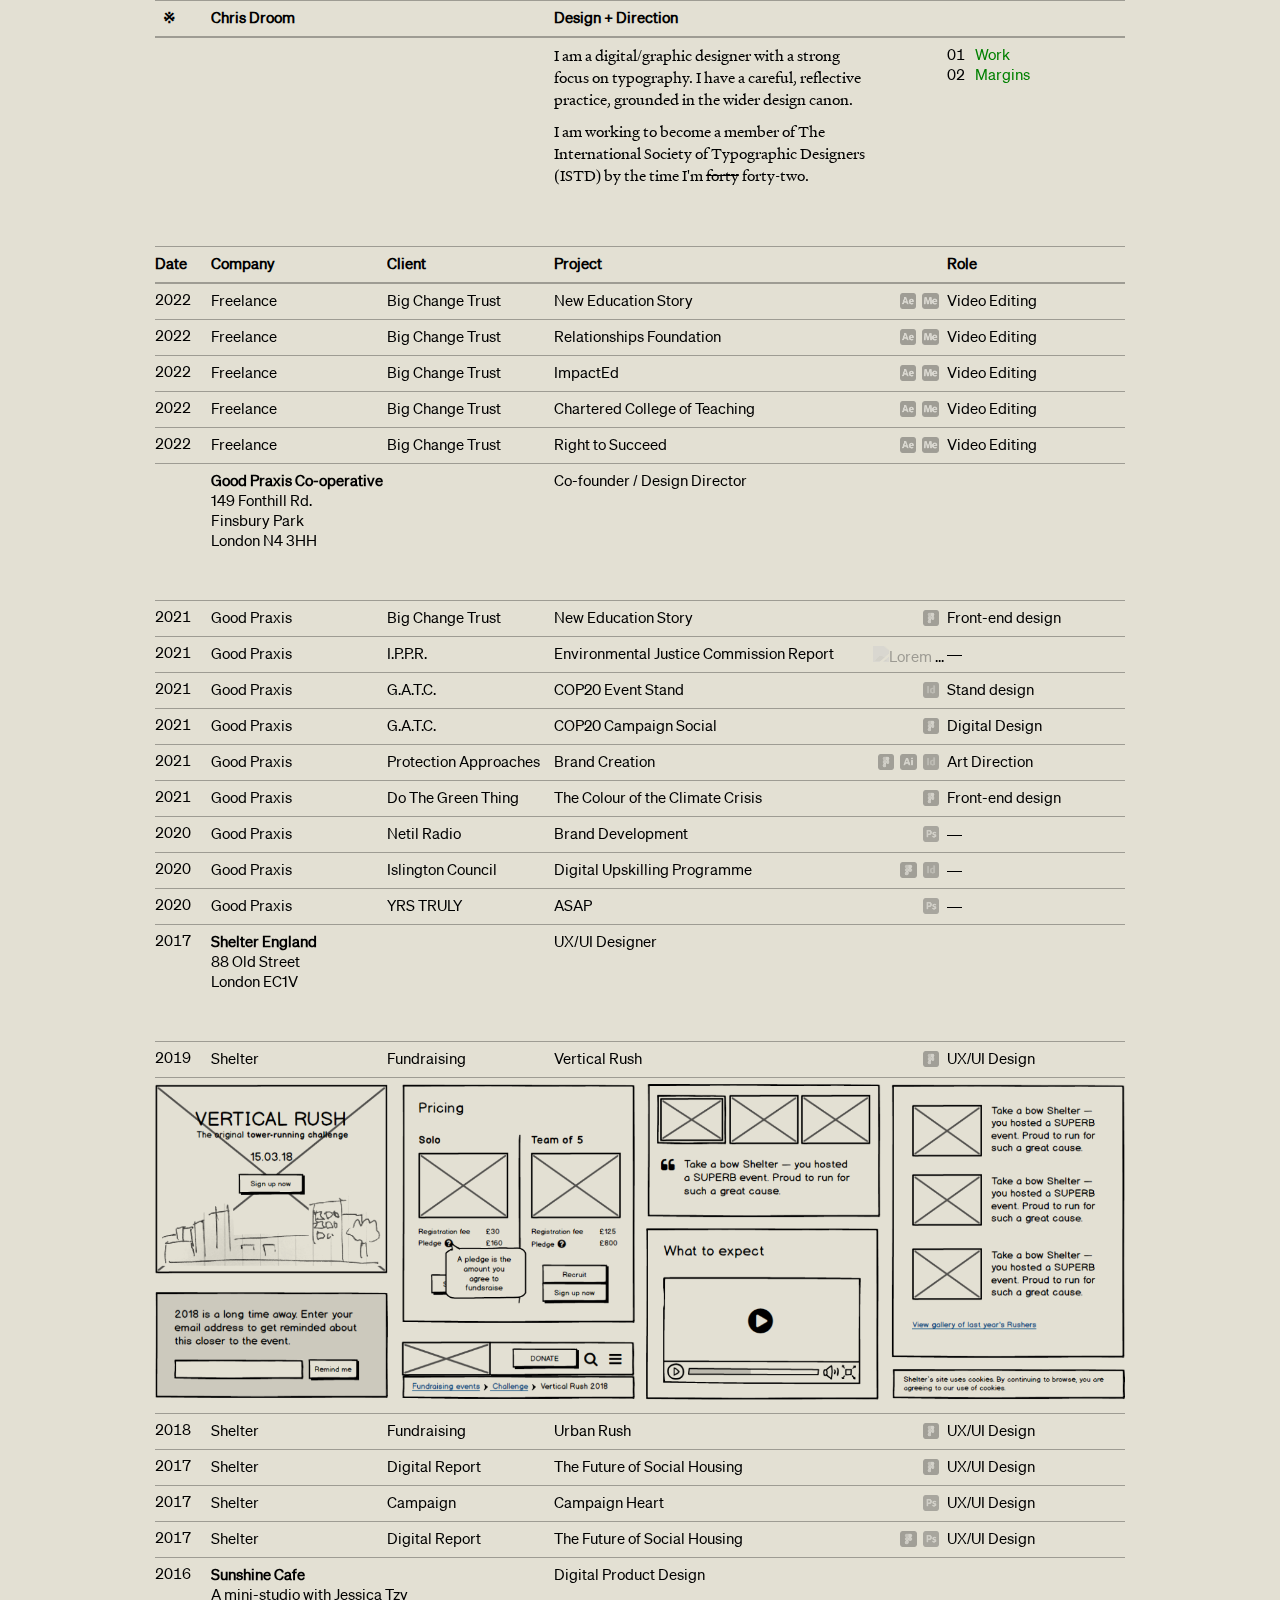
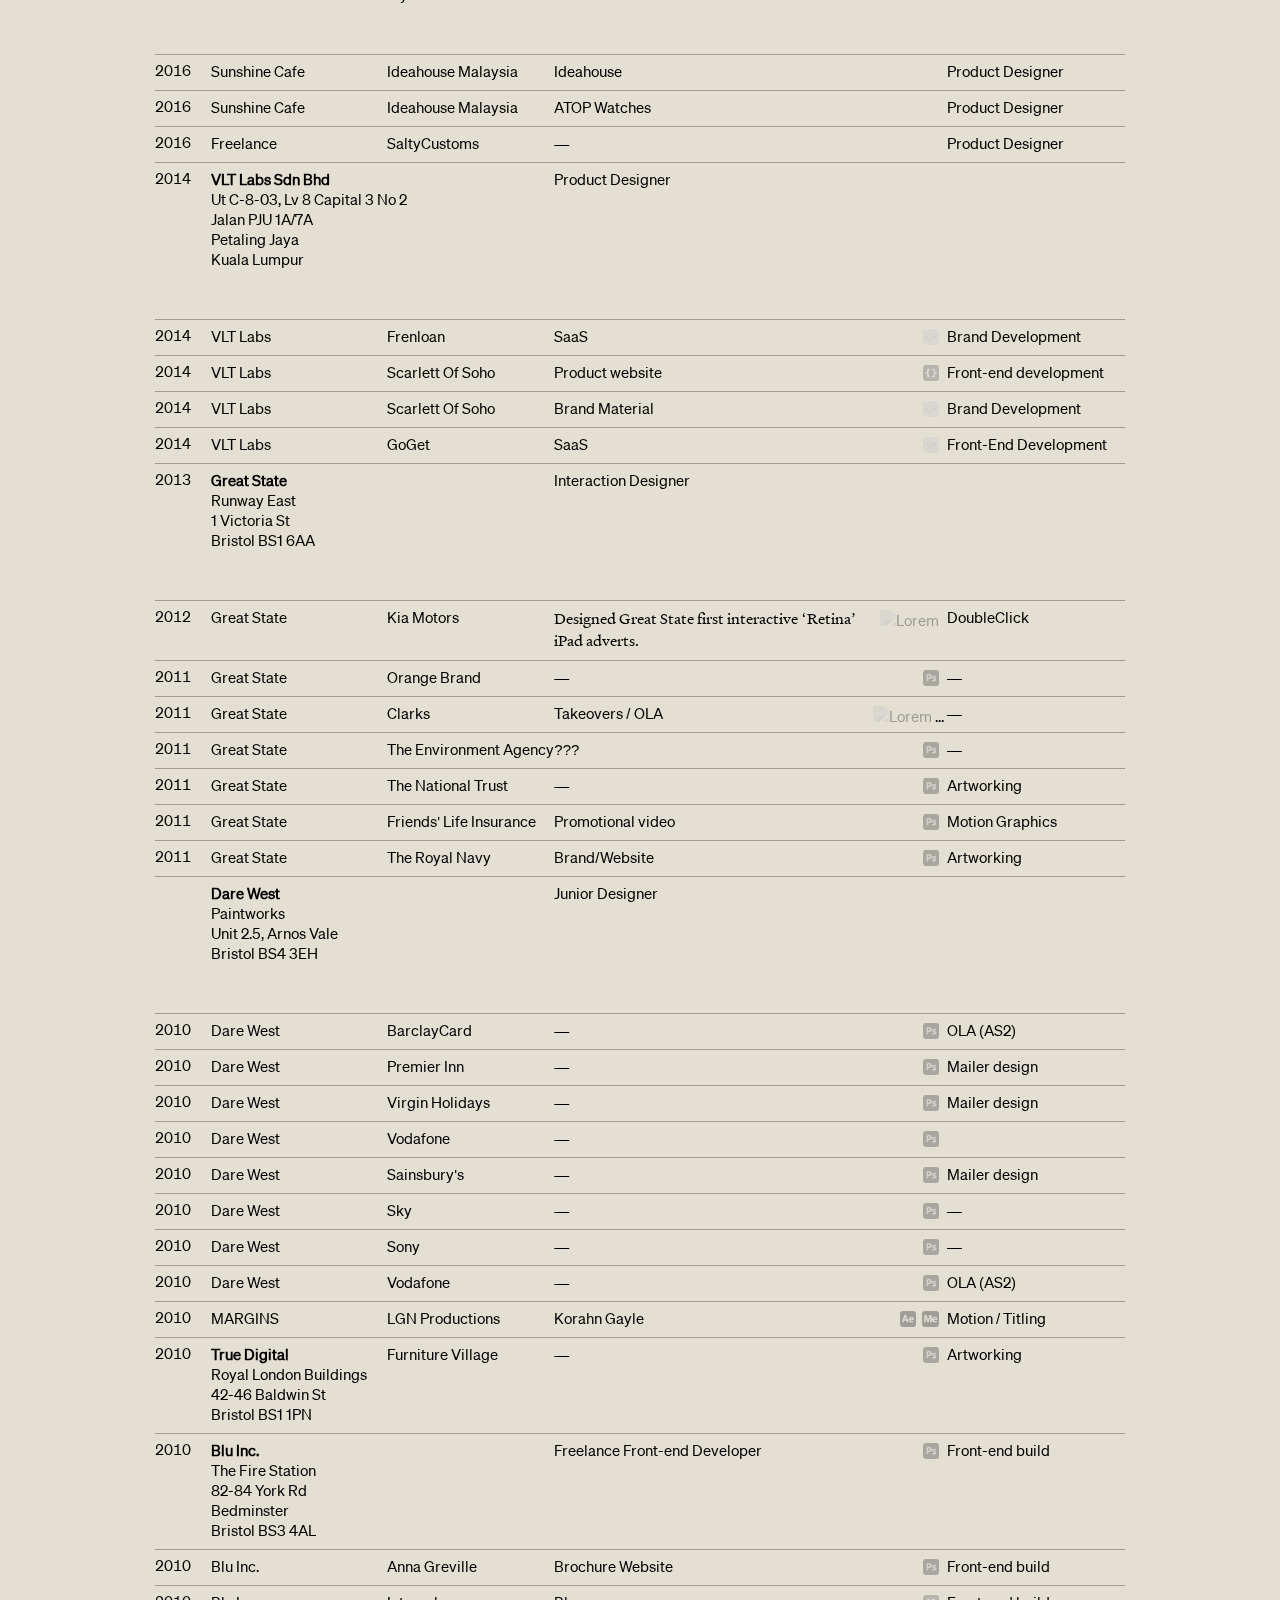
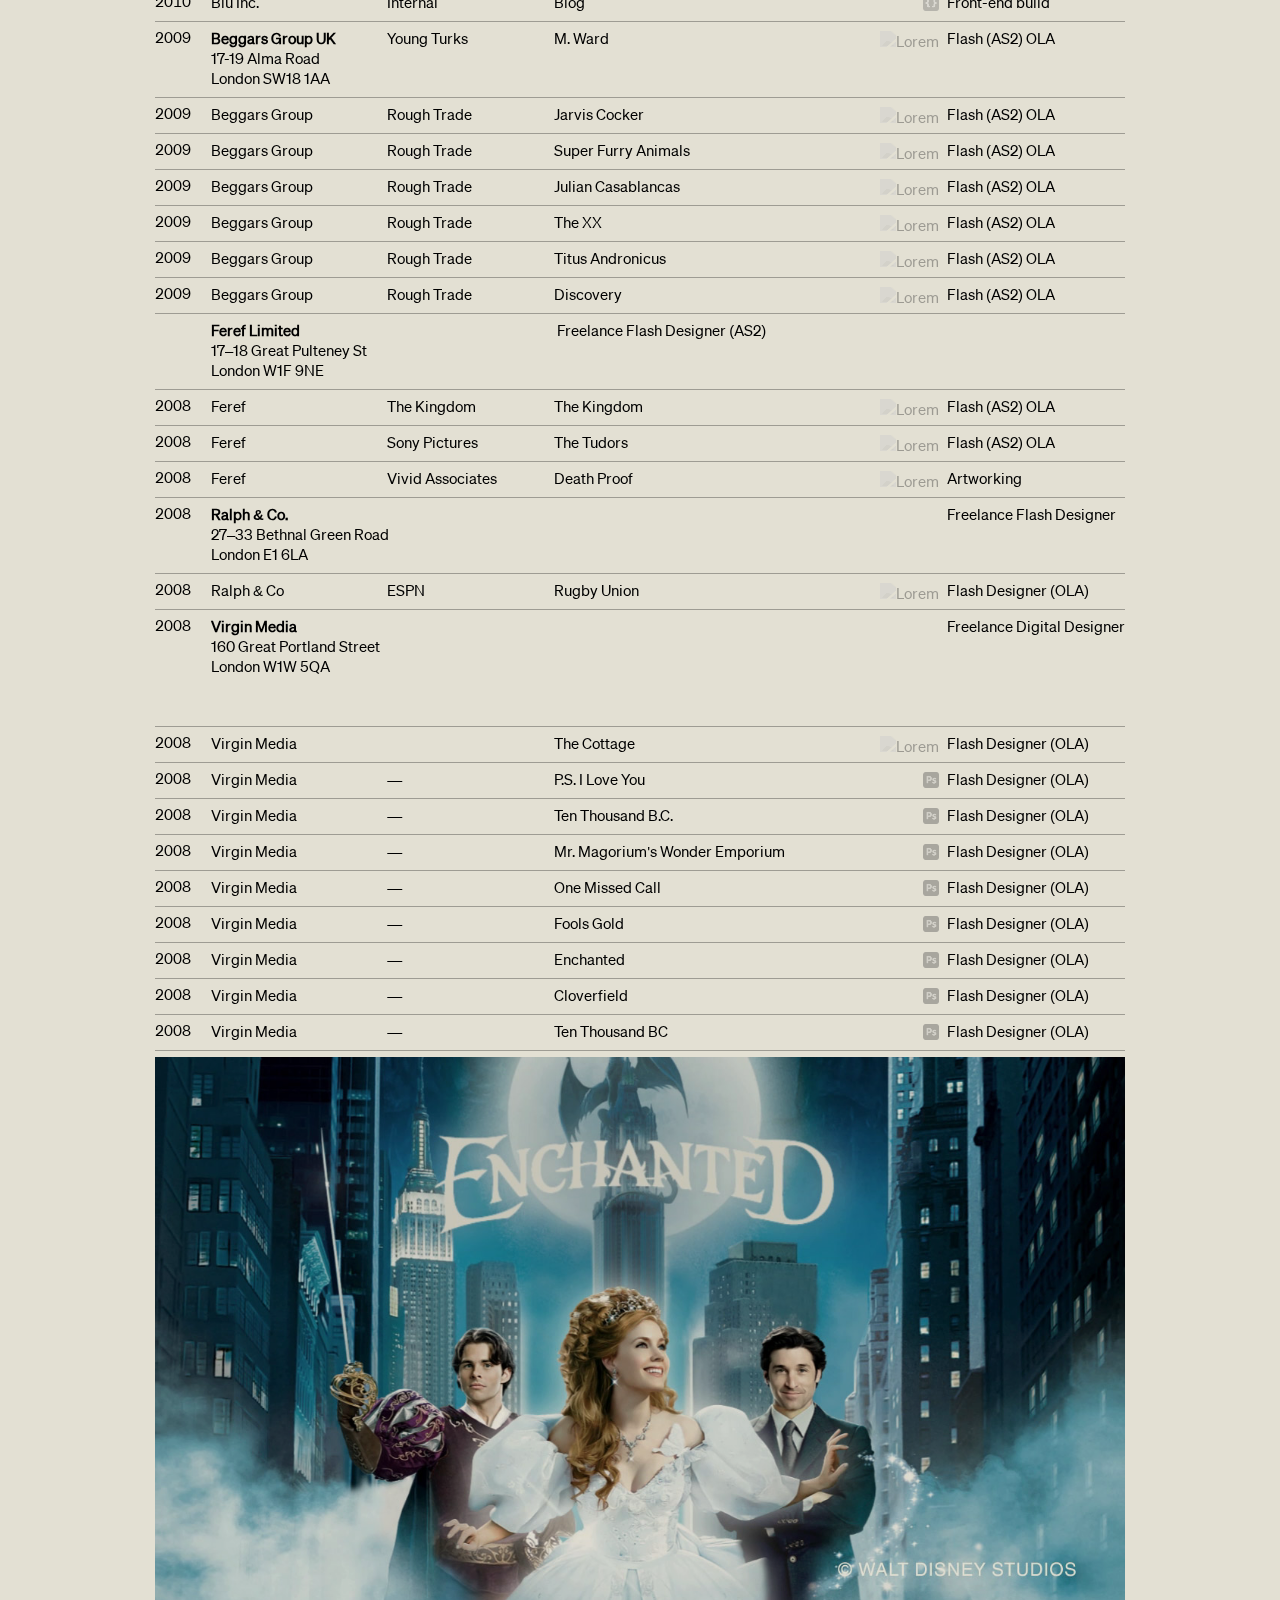
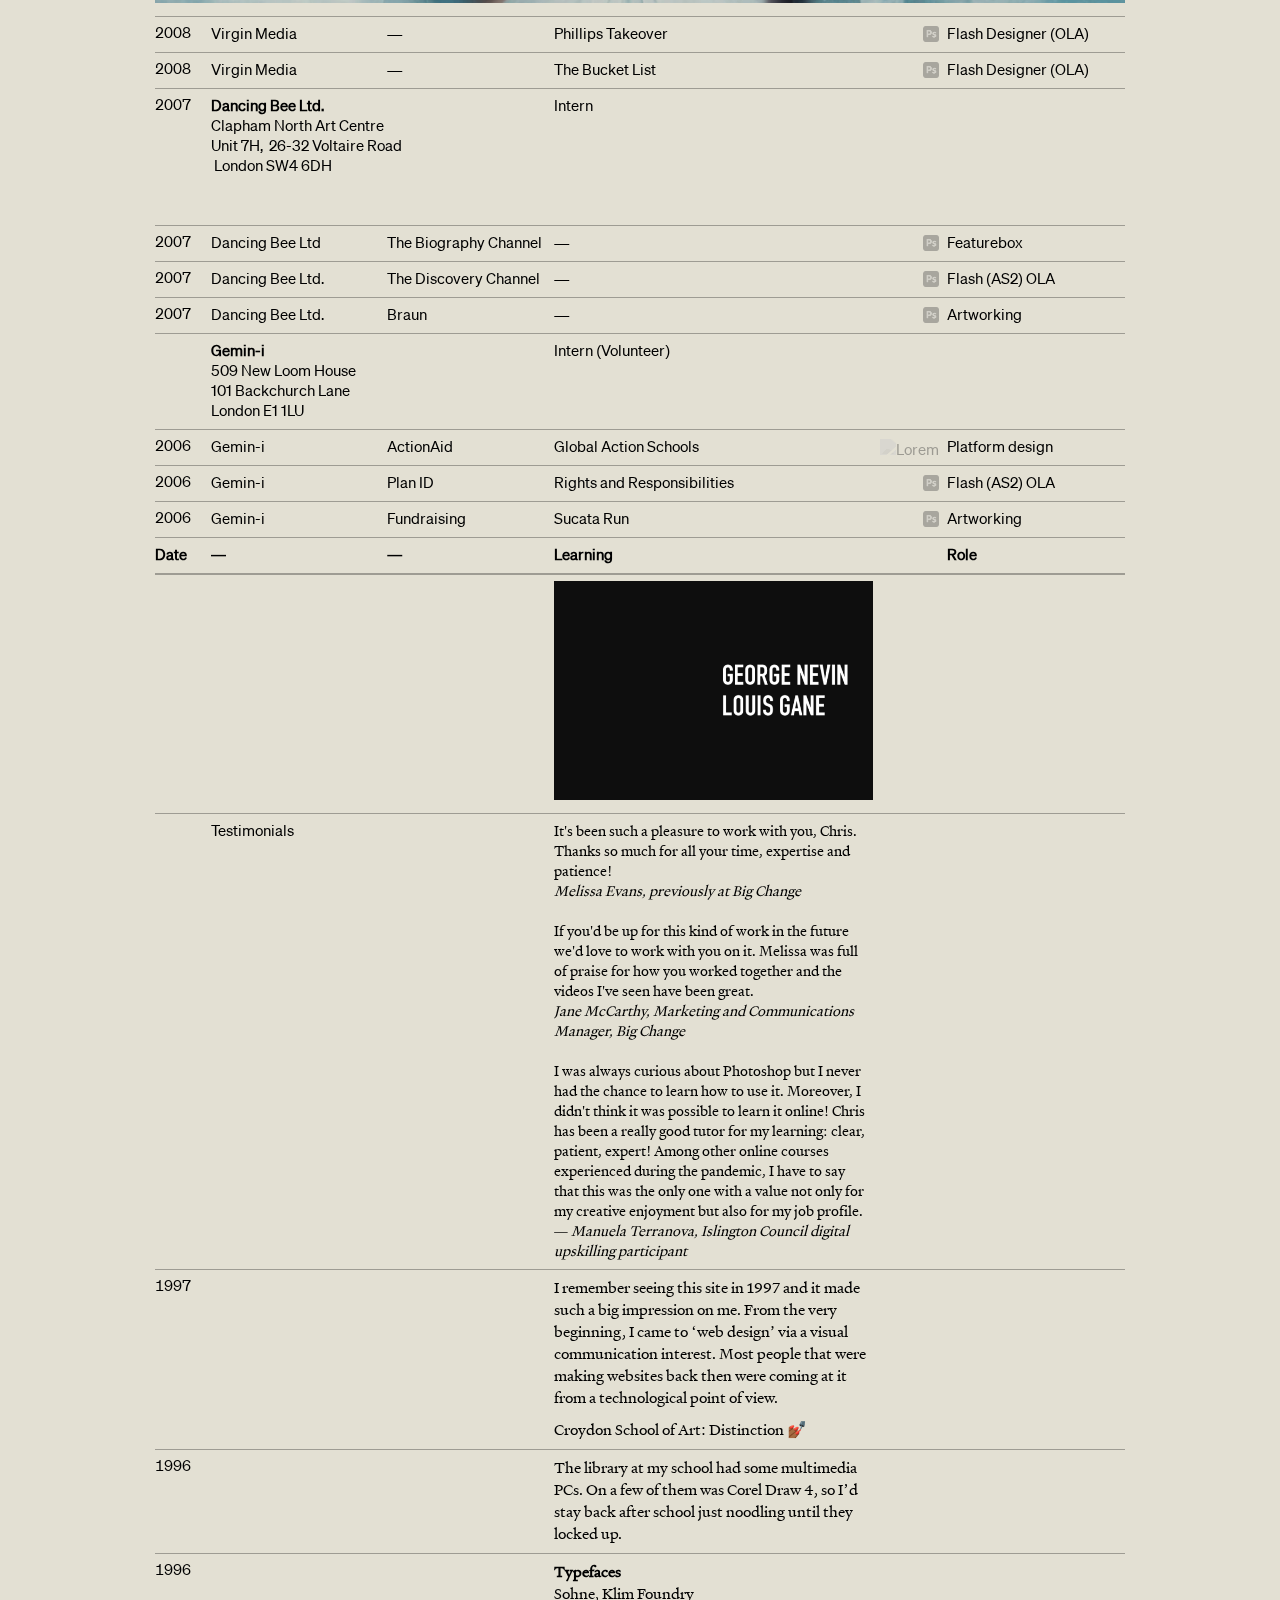
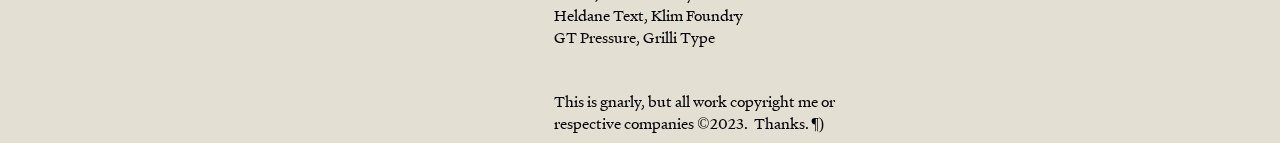
==== commit 8926a356: "adds work" ====
--- a/index.html
+++ b/index.html
@@ -15,39 +15,30 @@
          <table>
             <thead>
                <tr>
-                  <th class="sticky">※</th>
+                  <th class="sticky center">※</th>
                   <th class="sticky">Chris Droom</th>
+                  <th class="sticky"></th>
                   <th class="sticky nowrap">Design &plus; Direction</th>
                   <th class="sticky"></th>
                   <th class="sticky"></th>
-                  <th class="sticky"></th>
                </tr>
             </thead>
             <tbody>
-               <tr>
+               <tr class="intro">
                   <td></td>
                   <td></td>
                   <td></td>
                   <td>
-                     <p>I am a digital/graphic designer with a strong focus on typography.  I have a careful, reflective practice, grounded in  theory and the wider design canon.  I am a good listener, and  I seek to create welcoming, generative&nbsp; environmens for ideas to be nurtured.&nbsp;</p>
-                     <p>I am working to become a member of The International Society of Typographic Designers (ISTD) by the time I'm <span class="strike">forty</span> forty-two.</p></td>
+                     <p>I am a digital/graphic designer with a strong focus on typography. I have a careful, reflective practice, grounded in the wider design canon.</p><p>I am working to become a member of The International Society of Typographic Designers (ISTD) by the time I'm <span class="strike">forty</span> forty-two.</p>
+                  </td>
                   <td class="icon"></td>
-                  <td></td>
-               </tr>
-
-               <tr>
-                  <td></td>
-                  <td></td>
-                  <td></td>
-                  <td colspan="2"><img src="projects/photostacks-2.png" class="max multiply" alt="">
-					  <img src="projects/margins-walnuts.svg" class="max multiply" alt="">
-					  <img src="projects/margins-arcade.png" class="max multiply" alt="">
-					  <img src="img/me.png" class="max multiply" alt="">
-					  
-                  </td>
-                  <td></td>
-               </tr>
-               
+                  <td>
+                     <ol>
+                        <li><a href="index.html">Work</a></li>
+                        <li><a href="margins.html">Margins</a></li>
+                     </ol>
+                  </td>
+               </tr>
             </tbody>
             <thead>
                <tr>
@@ -62,234 +53,58 @@
             <tbody>
                <tr>
                   <td>2022</td>
-                 <td>MARGINS</td>
-                  <td><br><a href="http://www.typesetting.app">typesetting.app</a>
-                  </td>
-                 <td>
-                     <strong><span class="title"><strong>Detail in Web Typography</strong><br/> Modern typesetting for digital applications</strong></span>
-                     <ol>
-                        <li>HTML is Graphic Design</li>
-                        <li>Principles</li>
-                        <li>Techniques</li>
-                        <li>Glyph sets</li>
-                        <li>Reading & Resources</li>
-                     </ol>
-                  </td>
-                  <td class="icon"><img src="icons/sheets.png" alt="Lorem"></td>
-                  <td>—</td>
+                  <td>Freelance</td>
+                  <td>Big Change Trust</td>
+                  <td>New Education Story&nbsp;</td>
+                  <td class="icon">
+                     <img src="icons/ae.png" alt="Lorem">
+                     <img src="icons/me.png" alt="Media Encoder icon">
+                  </td>
+                  <td>Video Editing&nbsp;</td>
                </tr>
                <tr>
                   <td>2022</td>
-                  <td>MARGINS</td>
-                  <td>&nbsp;</td>
-                  <td>South Norwood Type Archive<br>
-                  South Norwood Type Walks</td>
-                  <td class="icon"></td>
-                  <td>—</td>
-               </tr>
-  
-				
-              <tr>
+                  <td>Freelance</td>
+                  <td>Big Change Trust</td>
+                  <td>Relationships Foundation&nbsp;</td>
+                  <td class="icon">
+                     <img src="icons/ae.png" alt="Lorem">
+                     <img src="icons/me.png" alt="Media Encoder icon">
+                  </td>
+                  <td>Video Editing</td>
+               </tr>
+               <tr>
                   <td>2022</td>
-                  <td>MARGINS</td>
-                  <td><img src="projects/imprint-modernism.png" class="book shadow round"></td>
-				  <td><strong>Scavenging the Ruins of Modernism</strong></td>
-                  <td class="icon"><img src="icons/sheets.png" alt="Lorem"></td>
-                  <td>—</td>
-              </tr>
-				
-              <tr>
+                  <td>Freelance</td>
+                  <td>Big Change Trust</td>
+                  <td>ImpactEd&nbsp;</td>
+                  <td class="icon">
+                     <img src="icons/ae.png" alt="After Effects icon">
+                     <img src="icons/me.png" alt="Media Encoder icon">
+                  </td>
+                  <td>Video Editing &nbsp;</td>
+               </tr>
+               <tr>
                   <td>2022</td>
-                  <td>MARGINS</td>
-                  <td><img src="projects/imprint-pessimism.png" class="book shadow round"></td>
-				  <td>Antonio Gramsci in a Letter from Prison <br>
-		        (December 1929)&nbsp;</td>
-                  <td class="icon"><img src="icons/sheets.png" alt="Lorem"></td>
-                  <td>—</td>
-              </tr>
-				
-				
-              <tr>
+                  <td>Freelance</td>
+                  <td>Big Change Trust</td>
+                  <td>Chartered College of Teaching</td>
+                  <td class="icon">
+                     <img src="icons/ae.png" alt="After Effects icon">
+                     <img src="icons/me.png" alt="Media Encoder icon">
+                  </td>
+                  <td>Video Editing &nbsp;</td>
+               </tr>
+               <tr>
                   <td>2022</td>
-                  <td>MARGINS</td>
-                  <td><img src="projects/imprint-nationalise.png" class="book shadow round"></td>
-				  <td></td>
-                  <td class="icon"><img src="icons/sheets.png" alt="Lorem"></td>
-                  <td>—</td>
-              </tr>
-				
-				
-               <tr>
-                  <td>2022</td>
-                  <td>MARGINS</td>
-                 <td>
-					  <img src="projects/imprint-control.png" class="book shadow" alt=""><br/>
-					  <img src="projects/imprint-esteem.png" class="book shadow" alt="">
-					  
-			     </td>
-                  <td>
-                     <ul>
-                        <li><strong>CONTROL /&nbsp;Esteem</strong></li>
-                        <li>&nbsp;</li>
-                       <li>&nbsp;</li>
-                        <li>Oral histories from my immediate family (begining in 1981 in Croydon, England). Finding joy within coersive-control, domestic abuse and mental health difficulties, in the wake of indentured labour.</li>
-                     </ul>
-                  </td>
-                  <td></td>
-                  <td></td>
-               </tr>
-            <tr>
-                  <td>2022</td>
-                  <td>MARGINS</td>
-                  <td>
-					  <img src="projects/imprint-linguistics.jpg" class="book shadow" alt="">
-					  
-		      </td>
-                  <td><span class="title"><strong>Graphic Depictions of Structural Linguistics</strong></span>
-					  <ol>
-					    <li>Semantic Fields</li>
-						  <li>Performative utterance</li>
-						  <li>Copular verbs</li>
-						  <li>Hypercorrection</li>
-						  <li>Synecdoche</li>
-						  <li>Elision</li>
-						  <li>Semantic satiation</li>
-						  <li>Shibboleth</li>
-						  <li>Metonym / Contronym</li>
-						  <li>Epenthesis</li>
-				    </ol>
-			  </td>
-                  <td></td>
-                  <td></td>
-              </tr>
-               <tr>
-                  <td>2022</td>
-                  <td>MARGINS</td>
-                  <td>
-					  <img src="projects/imprint-dbm.png" class="book shadow" alt=""><br/>
-			     </td>
-                  <td>
-                     <ul>
-                        <li><strong>Dangerous Brown Men</strong></li>
-                        <li><br>
-                        A5 gold-foil relief print.&nbsp;</li>
-<li>&nbsp;</li>
-                        <li>&nbsp;</li>
-                     </ul>
-                  </td>
-                  <td></td>
-                  <td></td>
-               </tr>
-				
-               <tr>
-                  <td>2022</td>
-                  <td>MARGINS</td>
-                  <td>
-				    <img src="projects/imprint-city.png" class="book shadow" alt=""><br/>
-			     </td>
-                  <td><span class="title"><strong>The Disappearing City</strong></span>                    <p>Pencil sketches of Bristol (Bedminster / City Centre). Somerset Cotton paper. A6/ kettle-stiched.</p></td>
-                  <td></td>
-                  <td></td>
-               </tr>
-				
-               <tr>
-                  <td>2022</td>
-                  <td>MARGINS</td>
-                  <td>
-				    <img src="projects/imprint-lorde.png" class="book shadow" alt=""><br/>
-			     </td>
-                  <td>Audre Lorde — Uses of the Erotic</td>
-                  <td></td>
-                  <td></td>
-               </tr>
-				
-				
-               <tr>
-                  <td>2022</td>
-                  <td>MARGINS</td>
-                  <td>
-				    <img src="projects/imprint-newton.png" class="book shadow" alt=""><br/>
-			     </td>
-                  <td>"Power is the ability to define pheonemena, and to make it act in a desired manner" — Huey P. Newton<br>
-                    <br>
-                  A1 Newsprint</td>
-                  <td></td>
-                  <td></td>
-               </tr>
-				
-				
-               <tr>
-                  <td>2022</td>
-                  <td>MARGINS</td>
-                  <td>Articles</td>
-                  <td>
-                     <span class="title"><strong>A monograph on culture and society</strong></span>
-                     <ol>
-                        <li>Co-op's Capitulation to right-wing bullying</li>
-                        <li>Free Market Education</li>
-                        <li>Marketing needn’t be this Grimey</li>
-                        <li>Simon Sinek’s Corporate Humanity</li>
-                        <li>Bad Actors in Social Good</li>
-                        <li>'Please be Remembering Us'</li>
-                        <li>The Colonial Beer Company</li>
-                        <li>International Development and its Lenses</li>
-                        <li>The Muslims</li>
-                        <li>Migrant is a Social Relation</li>
-                        <li>The Sewell Report</li>
-                        <li>What Danny Kruger is Doing</li>
-                        <li>Who Are 'The Hindu Council of Britain'?</li>
-                     </ol>
-                  </td>
-                  <td></td>
-                  <td></td>
-               </tr>
-               <tr>
-                  <td>2022</td>
-                  <td>MARGINS</td>
-                  <td><img src="projects/imprint-community.png" class="book shadow" alt=""></td>
-                  <td>
-                     <span class="title"><strong>Designing Community</strong></span>
-                     <ol>
-                       <li>Education as a Practice of Freedom</li>
-                        <li>Culture is Ordinary</li>
-                        <li>Graphic Design as Art Therapy</li>
-                        <li>Self-belief</li>
-                        <li>Environments and being present</li>
-                        <li>Collective joy</li>
-                        <li>Anarchist Free Schools</li>
-                        <li>Race and Sophistication</li>
-                        <li>Who is art for?</li>
-                        <li>Cultivation Theory</li>
-                        <li>Public Space</li>
-                        <li>Highstreets</li>
-                    </ol>
-                 </td>
-                  <td></td>
-                  <td></td>
-               </tr>
-               <tr>
-                  <td>2022</td>
-                  <td>MARGINS</td>
-                  <td>Design Process</td>
-                  <td colspan="2">
-                     <ol>
-                        <li>Project phases</li>
-                        <li>Project Qualifying</li>
-                        <li>Running 'Discovery' sessions</li>
-                        <li>Managing design files</li>
-                        <li>Backing up work</li>
-                     </ol>
-                     <p>I’m a big believer in writing as a core design practice. In 2021, I began cofidying many of the working methods and principles I had developed or learned along the way.</p>
-                  </td>
-				   <td></td>
-               </tr>
-               <tr>
-                  <td>2022</td>
-                  <td>MARGINS</td>
+                  <td>Freelance</td>
                   <td>Big Change Trust</td>
-                  <td>—</td>
-                  <td class="icon"><img src="icons/aftereffects.png" alt="Lorem"></td>
-                  <td>—</td>
+                  <td>Right to Succeed&nbsp;</td>
+                  <td class="icon">
+                     <img src="icons/ae.png" alt="After Effects icon">
+                     <img src="icons/me.png" alt="Media Encoder icon">
+                  </td>
+                  <td>Video Editing</td>
                </tr>
                <tr class="company">
                   <td></td>
@@ -339,23 +154,19 @@
                   <td>2021</td>
                   <td>Good Praxis</td>
                   <td>Protection Approaches</td>
-                  <td>
-                     <p><strong>How do we create a brand that is both precise and human but avoids charity sector tropes?</strong> This mark was to be used across print, screen/stationary. We can consider powerpoint templates, email signatures as digital stationary. The brand has two expressions old new boxes. Approach: Audit site / Audit competitors / Making of / 'designing' / logo sketch filter.</p>
-                  </td>
-                  <td class="icon">
-                     <img src="icons/figma.png" alt="Lorem">
-                     <img src="icons/indesign.png" alt="Lorem">
-                  </td>
-                  <td>Brand creation</td>
+                  <td>Brand Creation</td>
+                  <td class="icon">
+                     <img src="icons/fg.png" alt="Figma icon">
+                     <img src="icons/il.png" alt="Lorem">
+                     <img src="icons/id.png" alt="Lorem">
+                  </td>
+                  <td>Art Direction</td>
                </tr>
                <tr>
                   <td>2021</td>
                   <td>Good Praxis</td>
                   <td>Do The Green Thing</td>
-                  <td>
-                     <span class="title">The Colour of the Climate Crisis</span>
-                     <p>An exhibition by Black artists and artists of colour exploring the relationship between racial justice and climate justice. We delivered the digital version of the exhibition, working with the team at Do The Green Thing.</p>
-                  </td>
+                  <td>The Colour of the Climate Crisis</td>
                   <td class="icon">
                      <img src="icons/figma.png" alt="Lorem">
                   </td>
@@ -373,10 +184,7 @@
                   <td>2020</td>
                   <td>Good Praxis</td>
                   <td>Islington Council</td>
-                  <td>
-					  <span class="title">Digital Upskilling Programme</span>
-                    <p>A response to job losses and precarity due to the pandemic. We wanted to create something completely different to standard council comms, yet still fulfil its function as public service design. This was also a good chance to push our company typeface a bit further (Calibre has great capitals) .&nbsp;</p>
-                  <p>We had lots of participants say they got in touch because social media posts caught their eye. Our design team also co-created and delivered the course in partnership with Outlandish.</p></td>
+                  <td>Digital Upskilling Programme</td>
                   <td class="icon">
                      <img src="icons/figma.png" alt="Lorem">
                      <img src="icons/indesign.png" alt="Lorem">
@@ -392,77 +200,102 @@
                   <td>—</td>
                </tr>
                <tr class="company">
-                  <td></td>
+                  <td>2017</td>
                   <td colspan="2">
-					  <strong>Shelter England</strong></br>
-						88 Old Street<br>
-						London EC1V</td>
+                     <strong>Shelter England</strong><br>
+                     88 Old Street<br>
+                     London EC1V
+                  </td>
                   <td>UX/UI Designer</td>
-                 <td class="icon">&nbsp;</td>
-                 <td>&nbsp;</td>
-               </tr>
-				
-			  <tr>
+                  <td class="icon">&nbsp;</td>
+                  <td>&nbsp;</td>
+               </tr>
+               <tr>
                   <td>2019</td>
                   <td>Shelter</td>
                   <td>Fundraising</td>
                   <td>Vertical Rush</td>
-                  <td class="icon"><img src="icons/figma.png" alt="Lorem"></td>
+                  <td class="icon"><img src="icons/fg.png" alt="Lorem"></td>
                   <td>UX/UI Design&nbsp;</td>
-              </tr>
+               </tr>
+               <tr>
+                  <td colspan="6">
+                     <img src="projects/shelter-vr-balsamiq.png" class="max multiply">
+                  </td>
+               </tr>
                <tr>
                   <td>2018</td>
                   <td>Shelter</td>
                   <td>Fundraising</td>
                   <td>Urban Rush</td>
-                  <td class="icon"><img src="icons/photoshop.png" alt="Lorem"></td>
+                  <td class="icon"><img src="icons/fg.png" alt="Lorem"></td>
                   <td>UX/UI Design</td>
                </tr>
                <tr>
                   <td>2017</td>
                   <td>Shelter</td>
-                  <td>Fundraising</td>
-                  <td>&nbsp;</td>
-                  <td class="icon"><img src="icons/photoshop.png" alt="Lorem"></td>
-                  <td>—</td>
-               </tr>
-			
-				
-				
+                  <td>Digital Report</td>
+                  <td>The Future of Social Housing</td>
+                  <td class="icon"><img src="icons/fg.png" alt="Lorem"></td>
+                  <td>UX/UI Design</td>
+               </tr>
+               <tr>
+                  <td>2017</td>
+                  <td>Shelter</td>
+                  <td>Campaign</td>
+                  <td>Campaign Heart</td>
+                  <td class="icon"><img src="icons/photoshop.png" alt="Lorem"></td>
+                  <td>UX/UI Design&nbsp;</td>
+               </tr>
+               <tr>
+                  <td>2017</td>
+                  <td>Shelter</td>
+                  <td>Digital Report</td>
+                  <td>The Future of Social Housing</td>
+                  <td class="icon">
+                     <img src="icons/fg.png" alt="Lorem">
+                     <img src="icons/ps.png" alt="Lorem">
+                  </td>
+                  <td>UX/UI Design&nbsp;</td>
+               </tr>
                <tr class="company">
                   <td>2016</td>
                   <td colspan="2"><strong>Sunshine Cafe</strong><br>
-                     A mini-studio with Jessica Tzy&nbsp;<br>
+                     A mini-studio with Jessica Tzy<br>
                      </p>
                   </td>
                   <td>Digital Product Design</td>
                   <td></td>
                   <td></td>
                </tr>
-	   
-		               <tr>
+               <tr>
                   <td>2016</td>
                   <td>Sunshine Cafe</td>
-					<td>Ideahouse Malaysia</td>
+                  <td>Ideahouse Malaysia</td>
                   <td>Ideahouse</td>
                   <td></td>
                   <td>Product Designer</td>
-	   </tr>
-	   
-	   			<tr>
+               </tr>
+               <tr>
                   <td>2016</td>
                   <td>Sunshine Cafe</td>
-					<td>Ideahouse Malaysia</td>
+                  <td>Ideahouse Malaysia</td>
                   <td>ATOP Watches</td>
                   <td></td>
                   <td>Product Designer</td>
-               </tr>		
-	   
-	   
+               </tr>
+               <tr>
+                  <td>2016</td>
+                  <td>Freelance</td>
+                  <td>SaltyCustoms</td>
+                  <td>—</td>
+                  <td></td>
+                  <td>Product Designer</td>
+               </tr>
                <tr class="company">
-                  <td>2015</td>
+                  <td>2014</td>
                   <td colspan="2"><strong>VLT Labs Sdn Bhd</strong><br>
-                     Ut C-8-03<br>
+                     Ut C-8-03,
                      Lv 8 Capital 3 No 2<br>
                      Jalan PJU 1A/7A<br>
                      Petaling Jaya<br>
@@ -473,46 +306,43 @@
                   <td></td>
                   <td></td>
                </tr>
-	   
-	   
-	   
-              <tr>
+               <tr>
                   <td>2014</td>
                   <td>VLT Labs</td>
                   <td>Frenloan</td>
-                  <td>&nbsp;SaaS</td>
+                  <td>SaaS</td>
                   <td class="icon"><img src="icons/sketch.png" alt="Lorem"></td>
                   <td>Brand Development</td>
-              </tr>
+               </tr>
                <tr>
                   <td>2014</td>
                   <td>VLT Labs</td>
                   <td>Scarlett Of Soho</td>
-                  <td>&nbsp;</td>
+                  <td>Product website</td>
                   <td class="icon"><img src="icons/code.png" alt="Lorem"></td>
                   <td>Front-end development</td>
+               </tr>
+               <tr>
+                  <td>2014</td>
+                  <td>VLT Labs</td>
+                  <td>Scarlett Of Soho</td>
+                  <td>Brand Material</td>
+                  <td class="icon"><img src="icons/sketch.png" alt="Lorem"></td>
+                  <td>Brand Development</td>
                </tr>
                <tr>
                   <td>2014</td>
                   <td>VLT Labs</td>
                   <td>GoGet</td>
-                  <td>&nbsp;</td>
-                  <td class="icon"><img src="icons/sketch.png" alt="Lorem"></td>
-                  <td>Brand Development</td>
-               </tr>
-               <tr>
-                  <td>2014</td>
-                  <td>VLT Labs</td>
-                  <td>GoGet</td>
-                  <td>&nbsp; SaaS</td>
-                  <td class="icon"><img src="icons/sketch.png" alt="Lorem"></td>
+                  <td>SaaS</td>
+                  <td class="icon"><img src="icons/sk.png" alt="Lorem"></td>
                   <td>Front-End Development</td>
                </tr>
                <tr class="company">
                   <td>2013</td>
                   <td><strong>Great State</strong><br>Runway East<br>1 Victoria St<br> Bristol BS1 6AA</td>
                   <td>&nbsp;</td>
-                  <td>&nbsp;Interaction Designer</td>
+                  <td>Interaction Designer</td>
                   <td class="icon">&nbsp;</td>
                   <td>&nbsp;</td>
                </tr>
@@ -603,6 +433,26 @@
                   <td class="icon"><img src="icons/photoshop.png" alt="Lorem"></td>
                   <td>Mailer design&nbsp; &nbsp;</td>
                </tr>
+
+               <tr>
+                  <td>2010</td>
+                  <td>Dare West</td>
+                  <td>Virgin Holidays</td>
+                  <td>—</td>
+                  <td class="icon"><img src="icons/photoshop.png" alt="Lorem"></td>
+                  <td>Mailer design&nbsp; &nbsp;</td>
+               </tr>
+
+               <tr>
+                  <td>2010</td>
+                  <td>Dare West</td>
+                  <td>Vodafone</td>
+                  <td>—</td>
+                  <td class="icon"><img src="icons/photoshop.png" alt="Lorem"></td>
+                  <td></td>
+               </tr>
+
+
                <tr>
                   <td>2010</td>
                   <td>Dare West</td>
@@ -615,6 +465,14 @@
                   <td>2010</td>
                   <td>Dare West</td>
                   <td>Sky&nbsp;</td>
+                  <td>—</td>
+                  <td class="icon"><img src="icons/photoshop.png" alt="Lorem"></td>
+                  <td>—</td>
+               </tr>
+               <tr>
+                  <td>2010</td>
+                  <td>Dare West</td>
+                  <td>Sony</td>
                   <td>—</td>
                   <td class="icon"><img src="icons/photoshop.png" alt="Lorem"></td>
                   <td>—</td>
@@ -638,23 +496,21 @@
                   </td>
                   <td>Motion / Titling</td>
                </tr>
-              <tr>
-                  <td>2010</td>
-                  <td><strong>True Digital</strong><br/>Royal London Buildings<br/>42-46 Baldwin St</br/>Bristol BS1 1PN</td>
+               <tr>
+                  <td>2010</td>
+                  <td><strong>True Digital</strong><br>Royal London Buildings<br>42-46 Baldwin St<br>Bristol BS1 1PN</td>
                   <td>Furniture Village</td>
                   <td>—</td>
                   <td class="icon"><img src="icons/photoshop.png" alt="Lorem"></td>
                   <td>Artworking</td>
                </tr>
-
-               <tr>
-                 <td></td>
-                  <td colspan="2"><strong>Blu Inc.</strong><br/>The Fire Station<br/>82-84 York Rd</br/>Bedminster</br/>Bristol BS3 4AL</td>
+               <tr>
+                  <td>2010</td>
+                  <td colspan="2"><strong>Blu Inc.</strong><br>The Fire Station<br>82-84 York Rd<br>Bedminster<br>Bristol BS3 4AL</td>
                   <td>Freelance Front-end Developer</td>
                   <td class="icon"><img src="icons/photoshop.png" alt="Lorem"></td>
                   <td>Front-end build</td>
                </tr>
-
                <tr>
                   <td>2010</td>
                   <td>Blu Inc.</td>
@@ -663,7 +519,6 @@
                   <td class="icon"><img src="icons/photoshop.png" alt="Lorem"></td>
                   <td>Front-end build</td>
                </tr>
-
                <tr>
                   <td>2010</td>
                   <td>Blu Inc.</td>
@@ -672,43 +527,87 @@
                   <td class="icon"><img src="icons/code.png" alt="Lorem"></td>
                   <td>Front-end build</td>
                </tr>
-
                <tr>
                   <td>2009</td>
-                  <td>MARGINS</td>
-                  <td>4AD / Young Turks</td>
+                  <td><strong>Beggars Group UK</strong><br/>17-19 Alma Road<br/>London SW18 1AA</td>
+                  <td>Young Turks</td>
                   <td>M. Ward</td>
                   <td class="icon"><img src="icons/flash.png" alt="Lorem"></td>
                   <td>Flash (AS2) OLA</td>
                </tr>
                <tr>
                   <td>2009</td>
-                  <td>MARGINS</td>
-                  <td>4AD / Rough Trade</td>
+                  <td>Beggars Group</td>
+                  <td>Rough Trade</td>
                   <td>Jarvis Cocker</td>
                   <td class="icon"><img src="icons/flash.png" alt="Lorem"></td>
                   <td>Flash (AS2) OLA</td>
                </tr>
-
-
-
-             <tr>
-                  <td>&nbsp;</td>
-               <td><strong>Feref Limited</strong><br/>17–18 Great Pulteney St<br/>London W1F 9NE</td>
+               <tr>
+                  <td>2009</td>
+                  <td>Beggars Group</td>
+                  <td>Rough Trade</td>
+                  <td>Super Furry Animals</td>
+                  <td class="icon"><img src="icons/flash.png" alt="Lorem"></td>
+                  <td>Flash (AS2) OLA</td>
+               </tr>
+               <tr>
+                  <td>2009</td>
+                  <td>Beggars Group</td>
+                  <td>Rough Trade</td>
+                  <td>Julian Casablancas</td>
+                  <td class="icon"><img src="icons/flash.png" alt="Lorem"></td>
+                  <td>Flash (AS2) OLA</td>
+               </tr>
+               <tr>
+                  <td>2009</td>
+                  <td>Beggars Group</td>
+                  <td>Rough Trade</td>
+                  <td>The XX</td>
+                  <td class="icon"><img src="icons/flash.png" alt="Lorem"></td>
+                  <td>Flash (AS2) OLA</td>
+               </tr>
+               <tr>
+                  <td>2009</td>
+                  <td>Beggars Group</td>
+                  <td>Rough Trade</td>
+                  <td>Titus Andronicus</td>
+                  <td class="icon"><img src="icons/flash.png" alt="Lorem"></td>
+                  <td>Flash (AS2) OLA</td>
+               </tr>
+               <tr>
+                  <td>2009</td>
+                  <td>Beggars Group</td>
+                  <td>Rough Trade</td>
+                  <td>Discovery</td>
+                  <td class="icon"><img src="icons/flash.png" alt="Lorem"></td>
+                  <td>Flash (AS2) OLA</td>
+               </tr>
+               <tr>
+                  <td>&nbsp;</td>
+                  <td><strong>Feref Limited</strong><br>17–18 Great Pulteney St<br>London W1F 9NE</td>
                   <td>&nbsp;</td>
                   <td>&nbsp;Freelance Flash Designer (AS2)</td>
                   <td class="icon">&nbsp;</td>
                   <td>&nbsp;</td>
-              </tr>
-
-              <tr>
+               </tr>
+               <tr>
                   <td>2008</td>
                   <td>Feref</td>
                   <td>The Kingdom</td>
                   <td>The Kingdom&nbsp;</td>
                   <td class="icon"><img src="icons/flash.png" alt="Lorem"></td>
                   <td>Flash (AS2) OLA</td>
-              </tr>
+               </tr>
+               <tr>
+                  <td>2008</td>
+                  <td>Feref</td>
+                  <td>Sony Pictures</td>
+                  <td>The Tudors&nbsp;</td>
+                  <td class="icon"><img src="icons/flash.png" alt="Lorem"></td>
+                  <td>Flash (AS2) OLA</td>
+               </tr>
+
                <tr>
                   <td>2008</td>
                   <td>Feref</td>
@@ -719,12 +618,11 @@
                </tr>
                <tr>
                   <td>2008</td>
-                  <td colspan="2">Ralph &amp; Co.<br/>27&ndash;33 Bethnal Green Road</br/>London E1 6LA</td>
+                  <td colspan="2"><strong>Ralph &amp; Co.</strong><br>27&ndash;33 Bethnal Green Road<br>London E1 6LA</td>
+                  <td></td>
+                  <td></td>
                   <td>Freelance Flash Designer</td>
-                  <td class="icon"><img src="icons/flash.png" alt="Lorem"></td>
-                  <td></td>
-               </tr>
-
+               </tr>
                <tr>
                   <td>2008</td>
                   <td>Ralph &amp; Co</td>
@@ -733,37 +631,111 @@
                   <td class="icon"><img src="icons/flash.png" alt="Lorem"></td>
                   <td>Flash Designer (OLA)</td>
                </tr>
+               <tr class="company">
+                  <td>2008</td>
+                  <td colspan="2"><strong>Virgin Media</strong><br>160 Great Portland Street<br>London W1W 5QA</td>
+                  <td class="icon">&nbsp;</td>
+                  <td></td>
+                  <td>Freelance Digital Designer</td>
+               </tr>
+               <tr>
+                  <td>2008</td>
+                  <td>Virgin Media</td>
+                  <td></td>
+                  <td>The Cottage</td>
+                  <td class="icon"><img src="icons/flash.png" alt="Lorem"></td>
+                  <td>Flash Designer&nbsp;(OLA)</td>
+               </tr>
+               <tr>
+                  <td>2008</td>
+                  <td>Virgin Media</td>
+                  <td>—</td>
+                  <td>P.S. I Love You</td>
+                  <td class="icon"><img src="icons/photoshop.png" alt="Lorem"></td>
+                  <td>Flash Designer&nbsp;(OLA)</td>
+               </tr>
+               <tr>
+                  <td>2008</td>
+                  <td>Virgin Media</td>
+                  <td>—</td>
+                  <td>Ten Thousand B.C.</td>
+                  <td class="icon"><img src="icons/photoshop.png" alt="Lorem"></td>
+                  <td>Flash Designer&nbsp;(OLA)</td>
+               </tr>
+               <tr>
+                  <td>2008</td>
+                  <td>Virgin Media</td>
+                  <td>—</td>
+                  <td>Mr. Magorium's Wonder Emporium</td>
+                  <td class="icon"><img src="icons/photoshop.png" alt="Lorem"></td>
+                  <td>Flash Designer&nbsp;(OLA)</td>
+               </tr>
+               <tr>
+                  <td>2008</td>
+                  <td>Virgin Media</td>
+                  <td>—</td>
+                  <td>One Missed Call</td>
+                  <td class="icon"><img src="icons/photoshop.png" alt="Lorem"></td>
+                  <td>Flash Designer&nbsp;(OLA)</td>
+               </tr>
+               <tr>
+                  <td>2008</td>
+                  <td>Virgin Media</td>
+                  <td>—</td>
+                  <td>Fools Gold</td>
+                  <td class="icon"><img src="icons/photoshop.png" alt="Lorem"></td>
+                  <td>Flash Designer&nbsp;(OLA)</td>
+               </tr>
+               <tr>
+                  <td>2008</td>
+                  <td>Virgin Media</td>
+                  <td>—</td>
+                  <td>Enchanted</td>
+                  <td class="icon"><img src="icons/photoshop.png" alt="Lorem"></td>
+                  <td>Flash Designer&nbsp;(OLA)</td>
+               </tr>
+               <tr>
+                  <td>2008</td>
+                  <td>Virgin Media</td>
+                  <td>—</td>
+                  <td>Cloverfield</td>
+                  <td class="icon"><img src="icons/photoshop.png" alt="Lorem"></td>
+                  <td>Flash Designer&nbsp;(OLA)</td>
+               </tr>
+               <tr>
+                  <td>2008</td>
+                  <td>Virgin Media</td>
+                  <td>—</td>
+                  <td>Ten Thousand BC</td>
+                  <td class="icon"><img src="icons/photoshop.png" alt="Lorem"></td>
+                  <td>Flash Designer&nbsp;(OLA)</td>
+               </tr>
 
-
-               <tr class="company">
-                  <td>2008</td>
-                  <td colspan="2"><strong>Virgin Media</strong><br/>160 Great Portland Street<br>London W1W 5QA</td>
-                  
-                 <td class="icon">&nbsp;</td>
-                  <td>Freelance Digital Designer</td>
-
-				   <td></td>
-				   
-               </tr>
-               <tr>
-                  <td>2008</td>
-                  <td>Virgin Media</td>
-                  <td>Walt Disney Pictures</td>
-                  <td>—</td>
-                  <td class="icon"><img src="icons/flash.png" alt="Lorem"></td>
-                  <td>Flash Designer&nbsp;(OLA)</td>
-               </tr>
-               <tr>
-                  <td>2008</td>
-                  <td>Virgin Media</td>
-                  <td>Young Turks</td>
-                  <td>—</td>
+               <tr>
+                  <td colspan="6">
+                     <img src="projects/vm-enchanted.jpg" class="max multiply">
+                  </td>
+               </tr>
+               
+               <tr>
+                  <td>2008</td>
+                  <td>Virgin Media</td>
+                  <td>—</td>
+                  <td>Phillips Takeover</td>
+                  <td class="icon"><img src="icons/photoshop.png" alt="Lorem"></td>
+                  <td>Flash Designer&nbsp;(OLA)</td>
+               </tr>
+               <tr>
+                  <td>2008</td>
+                  <td>Virgin Media</td>
+                  <td>—</td>
+                  <td>The Bucket List</td>
                   <td class="icon"><img src="icons/photoshop.png" alt="Lorem"></td>
                   <td>Flash Designer&nbsp;(OLA)</td>
                </tr>
                <!-- INTRO -->
                <tr class="company">
-                  <td></td>
+                  <td>2007</td>
                   <td colspan="2"><strong>Dancing Bee Ltd.</strong><br>Clapham North Art Centre<br>Unit 7H,   26-32 Voltaire Road<br>  London SW4 6DH</td>
@@ -794,21 +766,18 @@
                   <td class="icon"><img src="icons/photoshop.png" alt="Lorem"></td>
                   <td>Artworking</td>
                </tr>
-
-               <tr>
-                  <td></td>
-                 <td colspan="2"><strong>Gemin-i</strong><br/>509 New Loom House</br>101 Backchurch Lane<br>London E1 1LU</td>
+               <tr>
+                  <td></td>
+                  <td colspan="2"><strong>Gemin-i</strong><br>509 New Loom House<br>101 Backchurch Lane<br>London E1 1LU</td>
                   <td>Intern (Volunteer)</td>
                   <td class="icon">&nbsp;</td>
                   <td>&nbsp;</td>
                </tr>
-
-
                <tr>
                   <td>2006</td>
                   <td>Gemin-i</td>
                   <td>ActionAid</td>
-                  <td>—</td>
+                  <td>Global Action Schools</td>
                   <td class="icon"><img src="icons/flash.png" alt="Lorem"></td>
                   <td>Platform design</td>
                </tr>
@@ -816,15 +785,15 @@
                   <td>2006</td>
                   <td>Gemin-i</td>
                   <td>Plan ID</td>
-                  <td>—</td>
+                  <td>Rights and Responsibilities</td>
                   <td class="icon"><img src="icons/photoshop.png" alt="Lorem"></td>
                   <td>Flash (AS2) OLA</td>
                </tr>
                <tr>
                   <td>2006</td>
                   <td>Gemin-i</td>
+                  <td>Fundraising</td>
                   <td>Sucata Run</td>
-                  <td>—</td>
                   <td class="icon"><img src="icons/photoshop.png" alt="Lorem"></td>
                   <td>Artworking</td>
                </tr>
@@ -866,22 +835,6 @@
                   <td>&nbsp;</td>
                </tr>
                <tr>
-                  <td>2023</td>
-                  <td>MARGINS</td>
-                  <td>Media Diversified</td>
-                  <td>&nbsp;</td>
-                  <td>&nbsp;</td>
-                  <td>&nbsp;</td>
-               </tr>
-               <tr>
-                  <td>2023</td>
-                  <td>MARGINS</td>
-                  <td>Byline Times</td>
-                  <td>&nbsp;</td>
-                  <td>&nbsp;</td>
-                  <td>&nbsp;</td>
-               </tr>
-               <tr>
                   <td>1997</td>
                   <td>&nbsp;</td>
                   <td>&nbsp;</td>
@@ -897,26 +850,26 @@
                   <td>&nbsp;</td>
                   <td>&nbsp;</td>
                   <td>
-                     <p>The library at my school had some multimedia PCs. On a few of them was Corel Draw 4, so I’d  stay back after school just noodling until they locked up.</p></td>
+                     <p>The library at my school had some multimedia PCs. On a few of them was Corel Draw 4, so I’d  stay back after school just noodling until they locked up.</p>
+                  </td>
                   <td class="icon"></td>
                   <td>&nbsp;</td>
                </tr>
-				
                <tr>
                   <td>1996</td>
                   <td>&nbsp;</td>
                   <td>&nbsp;</td>
                   <td>
-           
-                    <p><strong>Typefaces</strong><br>
-Sohne, Klim Foundry<br/>Heldane Text, Klim Foundry<br>
-                       GT Pressure, Grilli Type</p>
-<p>&nbsp;</p>
-                  <p>This is gnarly, but all work copyright me or respective companies &copy;2023.&nbsp; Thanks.&nbsp;¶)</p></td>
+                     <p><strong>Typefaces</strong><br>
+                        Sohne, Klim Foundry<br>Heldane Text, Klim Foundry<br>
+                        GT Pressure, Grilli Type
+                     </p>
+                     <p>&nbsp;</p>
+                     <p>This is gnarly, but all work copyright me or respective companies &copy;2023.&nbsp; Thanks.&nbsp;¶)</p>
+                  </td>
                   <td class="icon"></td>
                   <td>&nbsp;</td>
                </tr>
-				
             </tbody>
          </table>
       </div>
--- a/css/portfolio.css
+++ b/css/portfolio.css
@@ -17,6 +17,11 @@
      src: url('../fonts/heldane/test-heldane-text-regular.woff2') format('woff2');
 }
 
+.center{
+/*	align-items: center;*/
+/*	text-align: center;*/
+	padding-left:  8px;
+}
 cite,
 blockquote{
      font-family: 'Heldane Reg', serif;
@@ -289,6 +294,12 @@
          padding-right: 0;
     }
 }
+
+.intro td{
+	padding-bottom: 60px;
+	
+/*	background: yellow;*/
+}
  .strike{
      text-decoration: line-through;
 }
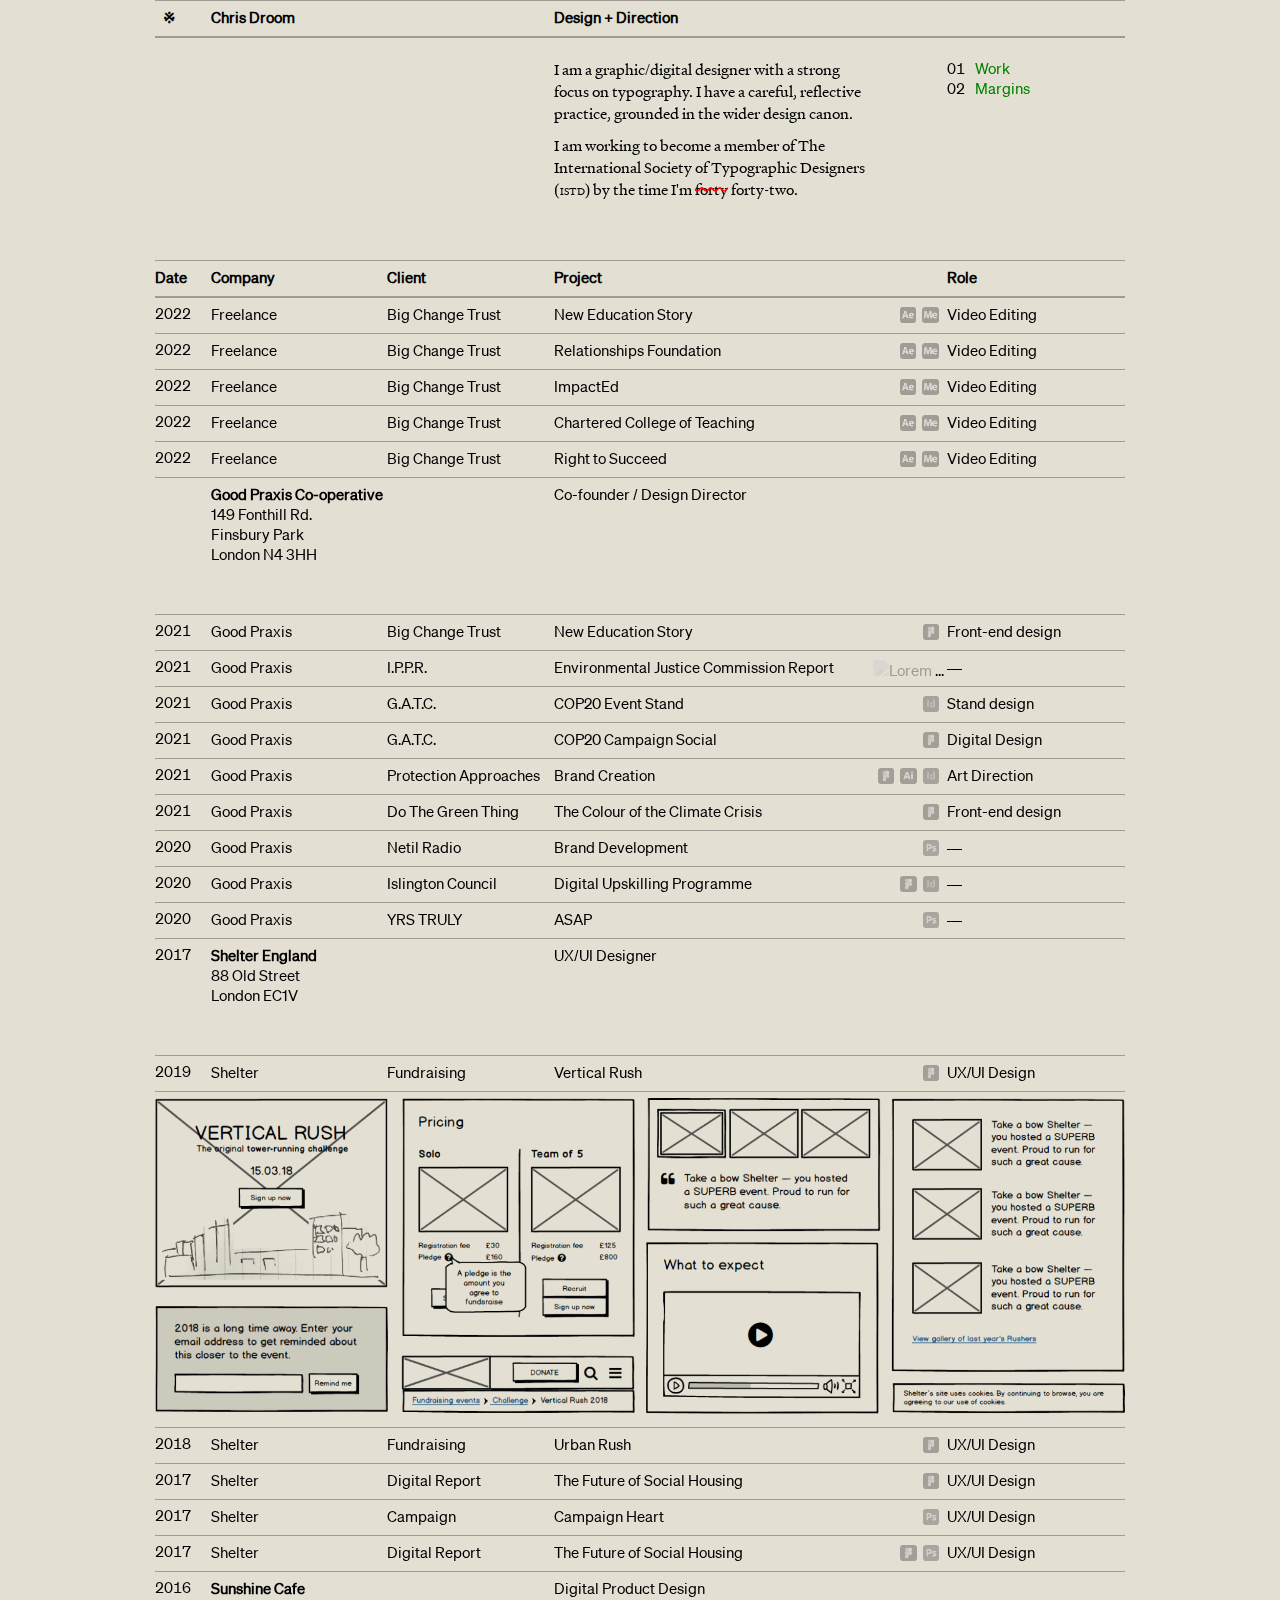
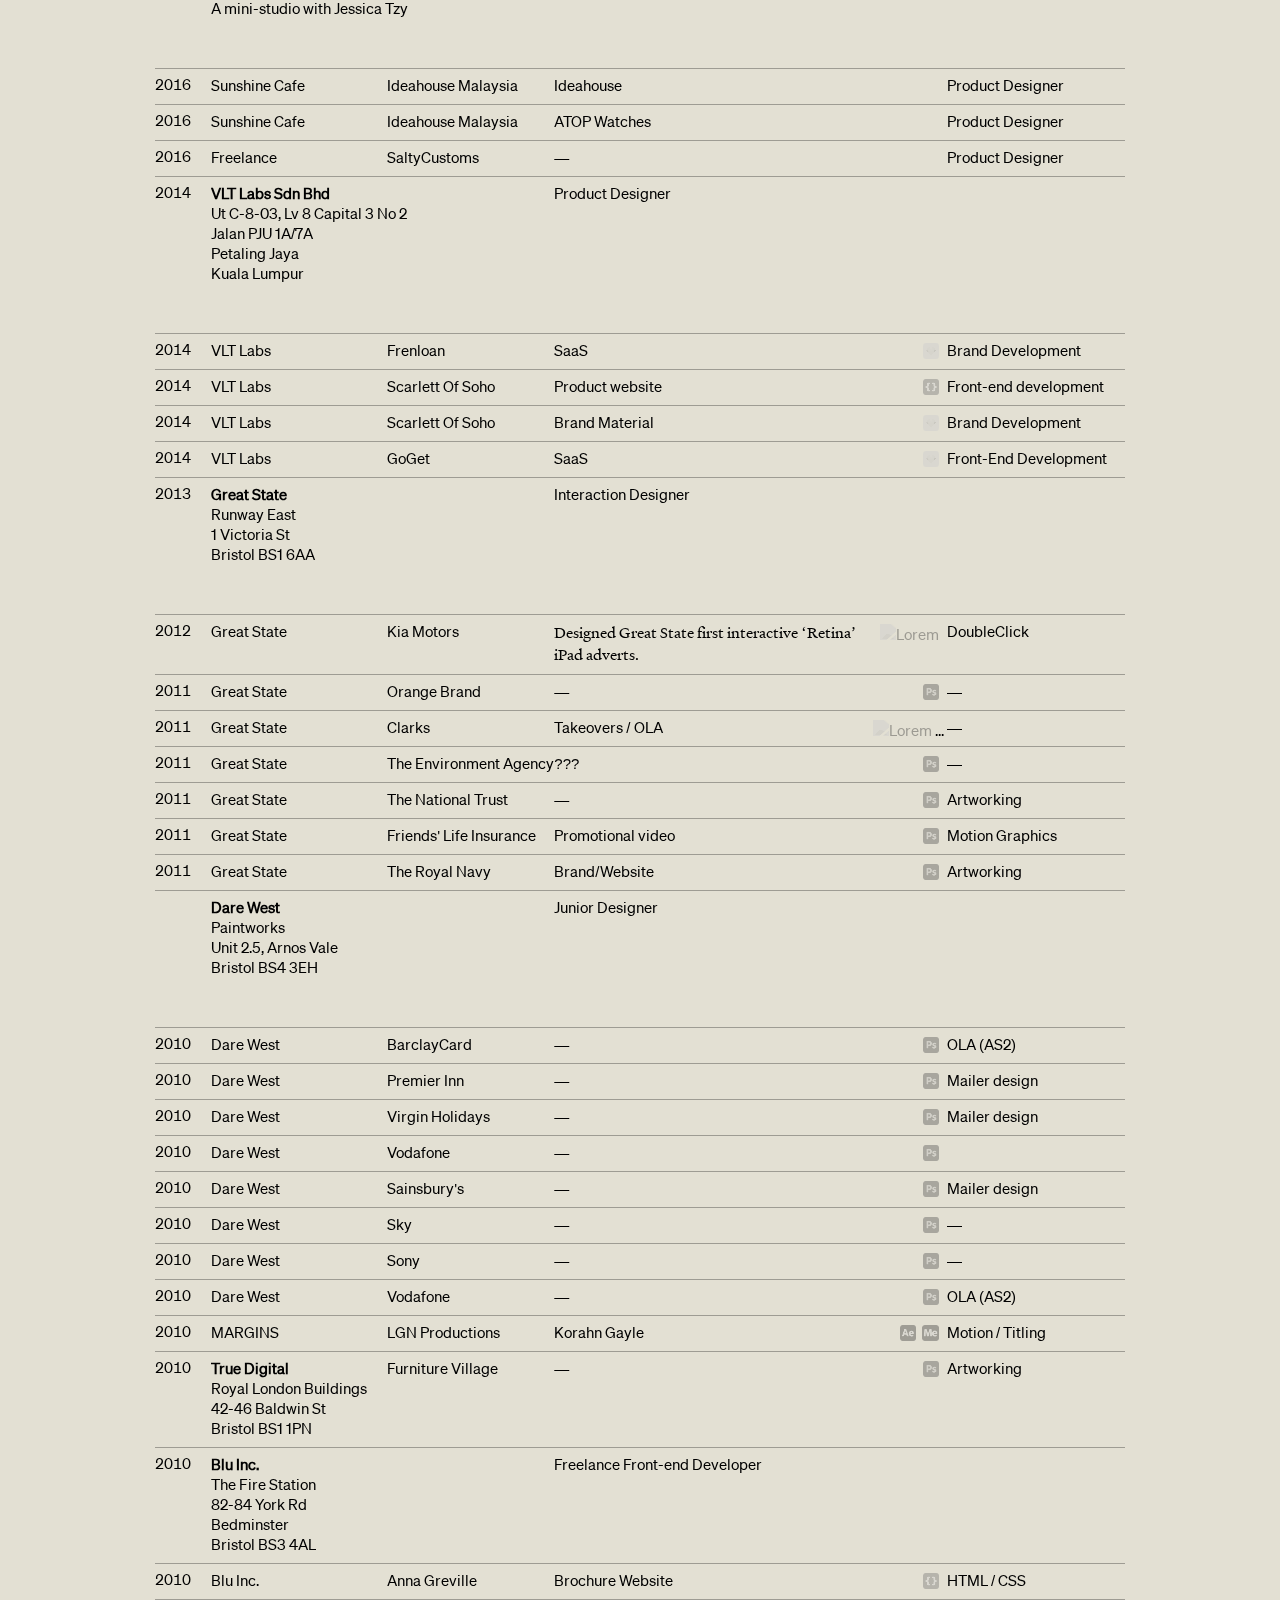
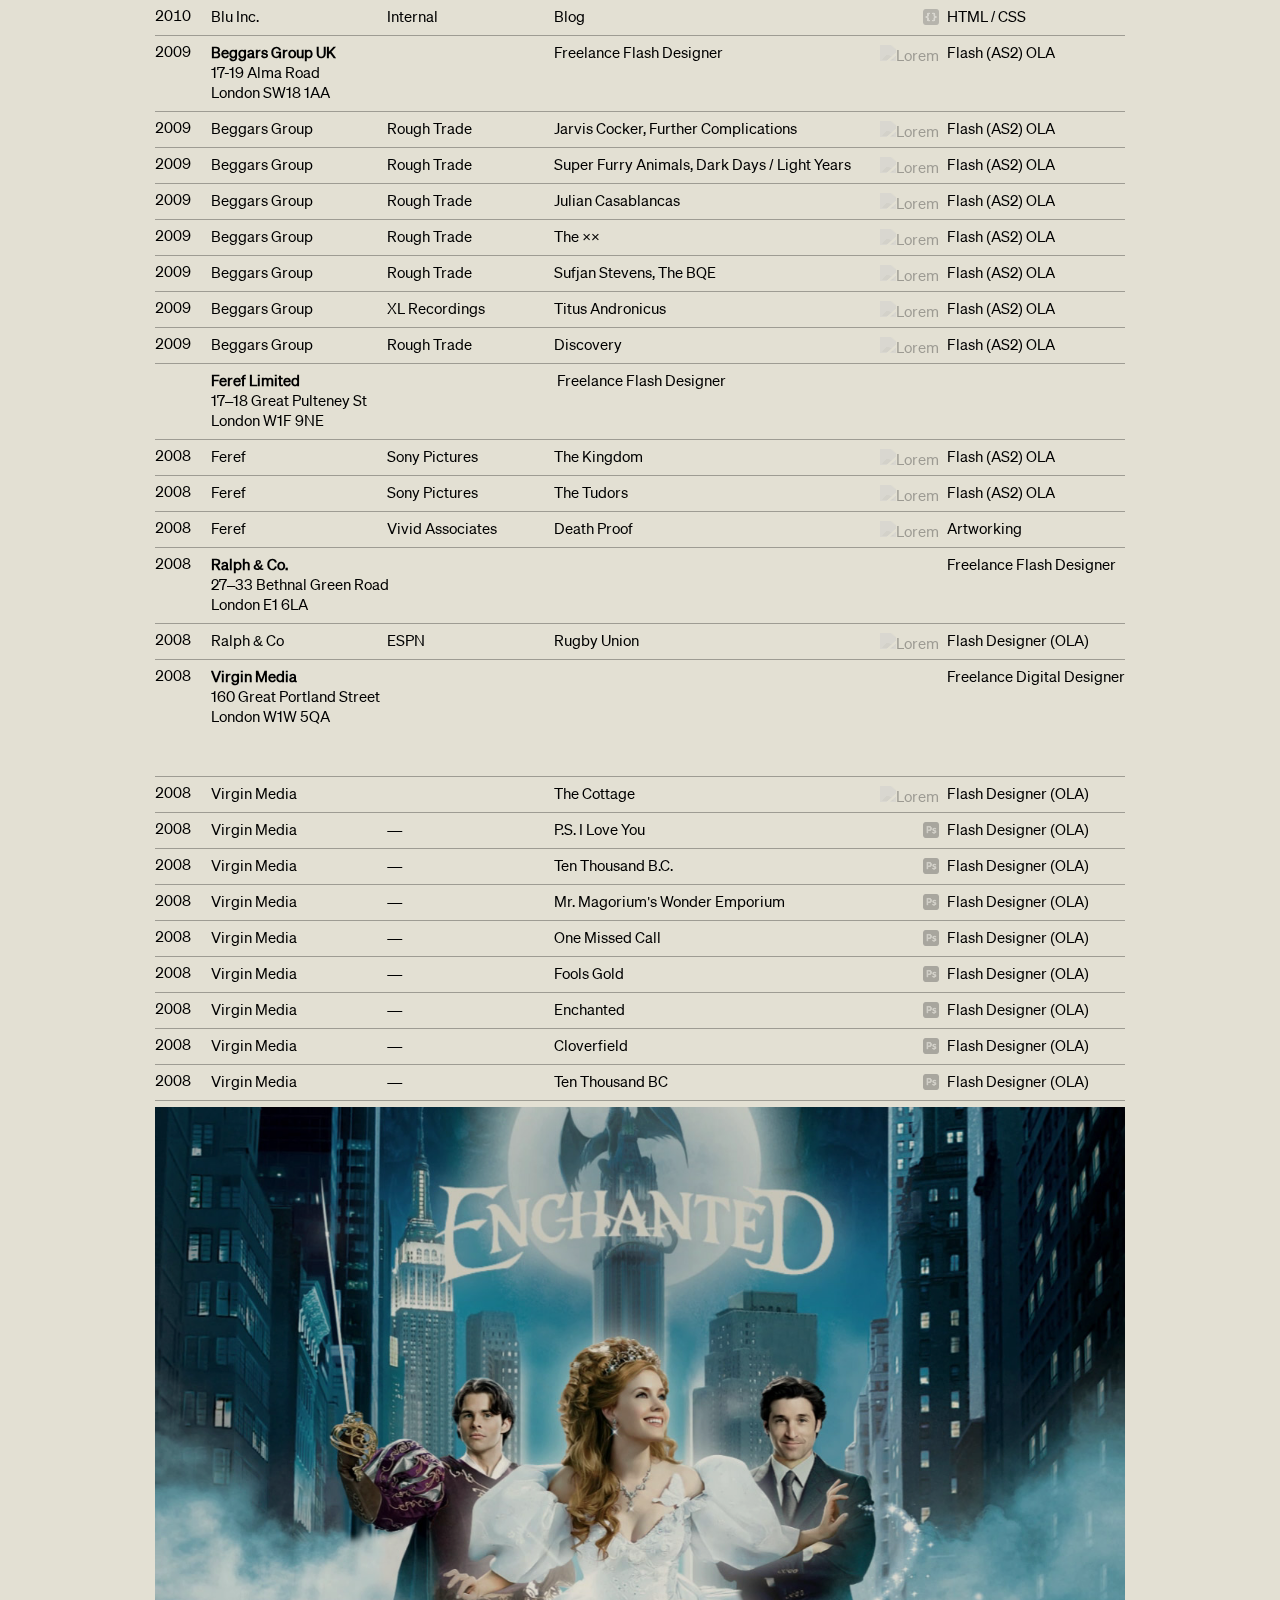
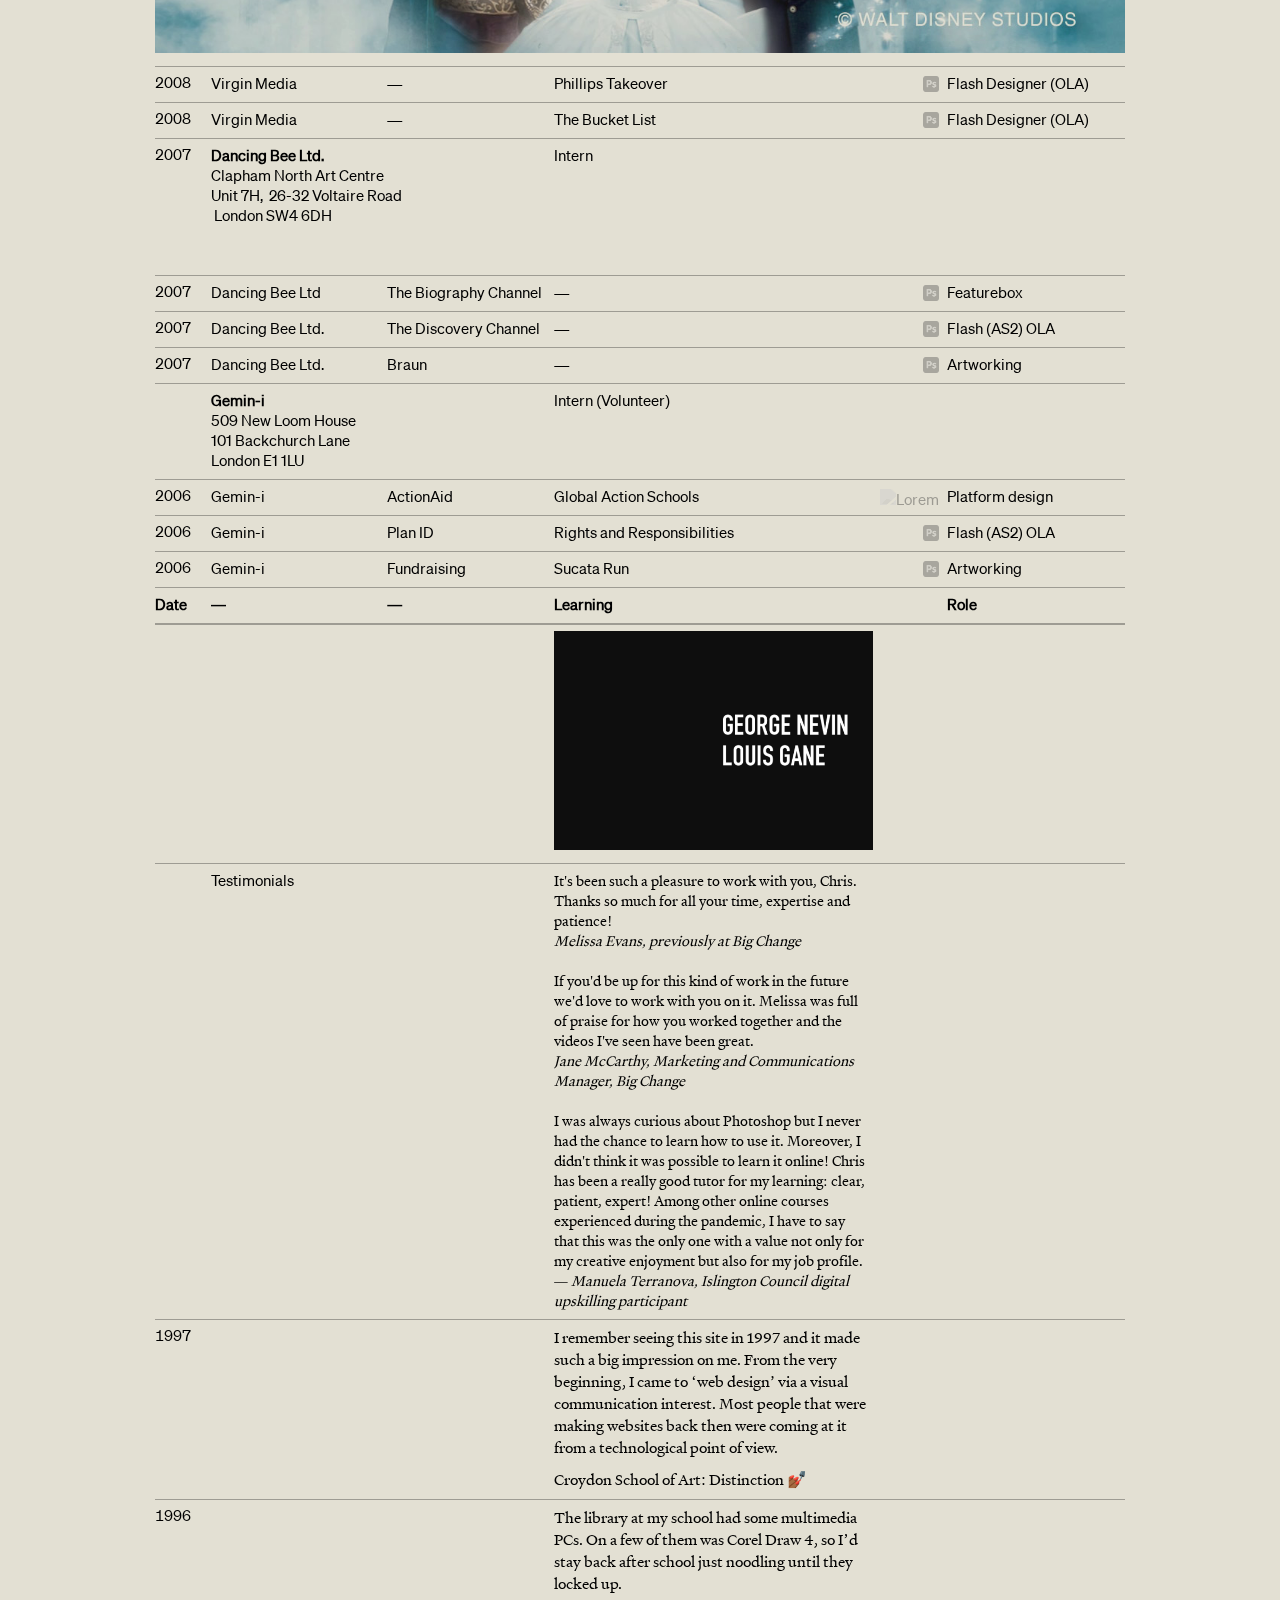
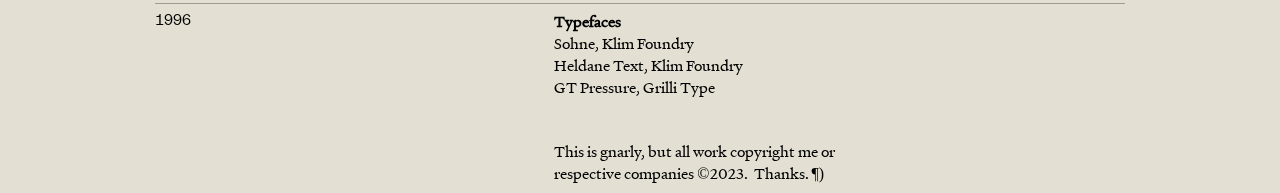
==== commit d8b4f8a7: "adds work" ====
--- a/index.html
+++ b/index.html
@@ -29,13 +29,14 @@
                   <td></td>
                   <td></td>
                   <td>
-                     <p>I am a digital/graphic designer with a strong focus on typography. I have a careful, reflective practice, grounded in the wider design canon.</p><p>I am working to become a member of The International Society of Typographic Designers (ISTD) by the time I'm <span class="strike">forty</span> forty-two.</p>
-                  </td>
+                     <p>I am a graphic/digital designer with a strong focus on typography. I have a careful, reflective practice, grounded in the wider design canon.</p>                     <p>I am working to become a member of The International Society of Typographic Designers (<span class="smallcaps">istd</span>) by the time I'm <span class="strike">forty</span> forty-two.</p>
+                 </td>
                   <td class="icon"></td>
                   <td>
                      <ol>
                         <li><a href="index.html">Work</a></li>
                         <li><a href="margins.html">Margins</a></li>
+                        
                      </ol>
                   </td>
                </tr>
@@ -508,16 +509,16 @@
                   <td>2010</td>
                   <td colspan="2"><strong>Blu Inc.</strong><br>The Fire Station<br>82-84 York Rd<br>Bedminster<br>Bristol BS3 4AL</td>
                   <td>Freelance Front-end Developer</td>
-                  <td class="icon"><img src="icons/photoshop.png" alt="Lorem"></td>
-                  <td>Front-end build</td>
+                  <td class="icon">&nbsp;</td>
+                  <td>&nbsp;</td>
                </tr>
                <tr>
                   <td>2010</td>
                   <td>Blu Inc.</td>
                   <td>Anna Greville</td>
                   <td>Brochure Website</td>
-                  <td class="icon"><img src="icons/photoshop.png" alt="Lorem"></td>
-                  <td>Front-end build</td>
+                  <td class="icon"><img src="icons/code.png" alt="Lorem"></td>
+                  <td>HTML / CSS</td>
                </tr>
                <tr>
                   <td>2010</td>
@@ -525,13 +526,13 @@
                   <td>Internal</td>
                   <td>Blog</td>
                   <td class="icon"><img src="icons/code.png" alt="Lorem"></td>
-                  <td>Front-end build</td>
+                  <td>HTML / CSS</td>
                </tr>
                <tr>
                   <td>2009</td>
                   <td><strong>Beggars Group UK</strong><br/>17-19 Alma Road<br/>London SW18 1AA</td>
-                  <td>Young Turks</td>
-                  <td>M. Ward</td>
+                  <td>&nbsp;</td>
+                  <td>Freelance Flash Designer</td>
                   <td class="icon"><img src="icons/flash.png" alt="Lorem"></td>
                   <td>Flash (AS2) OLA</td>
                </tr>
@@ -539,7 +540,7 @@
                   <td>2009</td>
                   <td>Beggars Group</td>
                   <td>Rough Trade</td>
-                  <td>Jarvis Cocker</td>
+                  <td>Jarvis Cocker, Further Complications</td>
                   <td class="icon"><img src="icons/flash.png" alt="Lorem"></td>
                   <td>Flash (AS2) OLA</td>
                </tr>
@@ -547,7 +548,7 @@
                   <td>2009</td>
                   <td>Beggars Group</td>
                   <td>Rough Trade</td>
-                  <td>Super Furry Animals</td>
+                  <td>Super Furry Animals, Dark Days / Light Years</td>
                   <td class="icon"><img src="icons/flash.png" alt="Lorem"></td>
                   <td>Flash (AS2) OLA</td>
                </tr>
@@ -563,14 +564,23 @@
                   <td>2009</td>
                   <td>Beggars Group</td>
                   <td>Rough Trade</td>
-                  <td>The XX</td>
-                  <td class="icon"><img src="icons/flash.png" alt="Lorem"></td>
-                  <td>Flash (AS2) OLA</td>
-               </tr>
+                  <td>The &times;&times;</td>
+                  <td class="icon"><img src="icons/flash.png" alt="Lorem"></td>
+                  <td>Flash (AS2) OLA</td>
+               </tr>
+
                <tr>
                   <td>2009</td>
                   <td>Beggars Group</td>
                   <td>Rough Trade</td>
+                  <td>Sufjan Stevens, The BQE</td>
+                  <td class="icon"><img src="icons/flash.png" alt="Lorem"></td>
+                  <td>Flash (AS2) OLA</td>
+               	</tr>
+			  <tr>
+                  <td>2009</td>
+                  <td>Beggars Group</td>
+                  <td>XL Recordings</td>
                   <td>Titus Andronicus</td>
                   <td class="icon"><img src="icons/flash.png" alt="Lorem"></td>
                   <td>Flash (AS2) OLA</td>
@@ -587,14 +597,14 @@
                   <td>&nbsp;</td>
                   <td><strong>Feref Limited</strong><br>17–18 Great Pulteney St<br>London W1F 9NE</td>
                   <td>&nbsp;</td>
-                  <td>&nbsp;Freelance Flash Designer (AS2)</td>
+                  <td>&nbsp;Freelance Flash Designer</td>
                   <td class="icon">&nbsp;</td>
                   <td>&nbsp;</td>
                </tr>
                <tr>
                   <td>2008</td>
                   <td>Feref</td>
-                  <td>The Kingdom</td>
+                  <td>Sony Pictures</td>
                   <td>The Kingdom&nbsp;</td>
                   <td class="icon"><img src="icons/flash.png" alt="Lorem"></td>
                   <td>Flash (AS2) OLA</td>
--- a/css/portfolio.css
+++ b/css/portfolio.css
@@ -296,11 +296,23 @@
 }
 
 .intro td{
+	padding-top: 20px;
 	padding-bottom: 60px;
 	
+	
+	
 /*	background: yellow;*/
 }
+
+.smallcaps{
+	font-variant: small-caps;
+}
+
  .strike{
      text-decoration: line-through;
+	 -moz-text-decoration-color: red;
+	 -moz-text-decoration-style: wavy;
+	 text-decoration-color: red;
+	 text-decoration-style: wavy;
 }
  